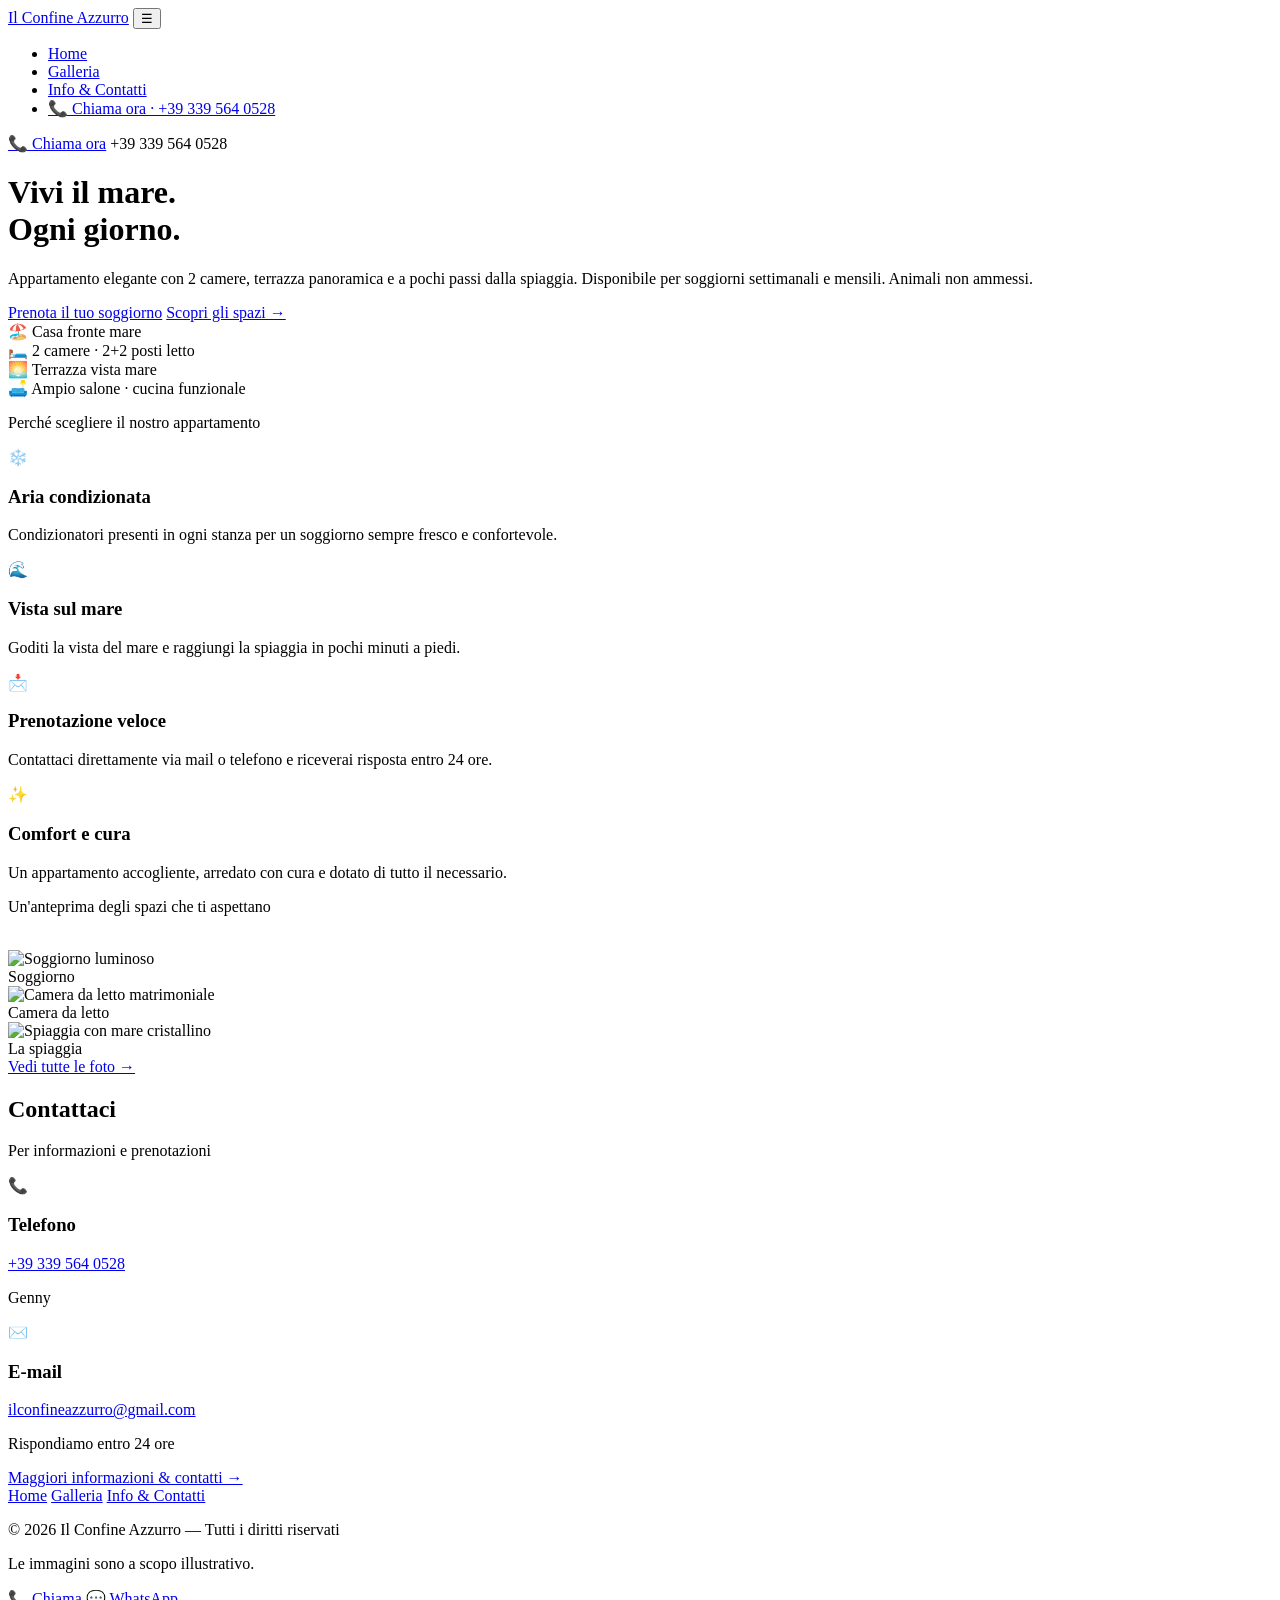
==== index.html @ 452b52a0 "Add files via upload" ====
<!DOCTYPE html>
<html lang="it">
<head>
  <meta charset="UTF-8" />
  <meta name="viewport" content="width=device-width, initial-scale=1.0" />
  <title>Il Confine Azzurro | Porto Sant'Elpidio</title>
  <link rel="icon" type="image/png" href="assets/immages/logo.png" />
  <link rel="stylesheet" href="css/style.css" />
  <link rel="preconnect" href="https://fonts.googleapis.com" />
  <link rel="preconnect" href="https://fonts.gstatic.com" crossorigin />
  <link
    href="https://fonts.googleapis.com/css2?family=Cormorant+Garamond:ital,wght@0,400;0,600;0,700;1,400;1,500;1,600&family=DM+Sans:wght@300;400;500;600;700&display=swap"
    rel="stylesheet"
  />
</head>
<body>

  <!-- ============ NAVBAR ============ -->
  <nav id="navbar">
    <div class="nav-container">
      <a href="index.html" class="logo">Il Confine Azzurro</a>
      <button class="nav-toggle" aria-label="Apri menu">&#9776;</button>
      <ul class="nav-links">
        <li><a href="index.html" class="nav-active">Home</a></li>
        <li><a href="galleria.html">Galleria</a></li>
        <li><a href="info.html">Info &amp; Contatti</a></li>
        <li class="nav-call-mobile">
          <a href="tel:+393395640528">📞 Chiama ora · +39 339 564 0528</a>
        </li>
      </ul>
      <div class="call-wrapper">
        <a href="tel:+393395640528" class="btn-call">📞 Chiama ora</a>
        <span class="call-number">+39 339 564 0528</span>
      </div>
    </div>
  </nav>

  <!-- ============ HERO ============ -->
  <header id="hero">
    <div class="hero-overlay"></div>
    <div class="hero-content">
      <h1>Vivi il mare.<br />Ogni giorno.</h1>
      <p class="hero-subtitle">Appartamento elegante con 2 camere, terrazza panoramica e a pochi passi dalla spiaggia. Disponibile per soggiorni settimanali e mensili. Animali non ammessi.</p>
      <div class="hero-ctas">
        <a href="info.html#contatti" class="btn btn-primary">Prenota il tuo soggiorno</a>
        <a href="galleria.html" class="btn btn-hero-outline">Scopri gli spazi &rarr;</a>
      </div>
    </div>
    <div class="hero-info-bar">
      <div class="hero-info-item">
        <span class="hero-info-icon">🏖️</span>
        <span>Casa fronte mare</span>
      </div>
      <div class="hero-info-item">
        <span class="hero-info-icon">🛏️</span>
        <span>2 camere &middot; 2+2 posti letto</span>
      </div>
      <div class="hero-info-item">
        <span class="hero-info-icon">🌅</span>
        <span>Terrazza vista mare</span>
      </div>
      <div class="hero-info-item">
        <span class="hero-info-icon">🛋️</span>
        <span>Ampio salone &middot; cucina funzionale</span>
      </div>
    </div>
  </header>

  <!-- ============ CARATTERISTICHE ============ -->
  <section id="caratteristiche">
    <div class="container">
      <p class="advantages-heading">Perché scegliere il nostro appartamento</p>
      <div class="advantages-strip">

        <div class="advantage-card">
          <span class="advantage-icon">❄️</span>
          <div class="advantage-text">
            <h3>Aria condizionata</h3>
            <p>Condizionatori presenti in ogni stanza per un soggiorno sempre fresco e confortevole.</p>
          </div>
        </div>

        <div class="advantage-card">
          <span class="advantage-icon">🌊</span>
          <div class="advantage-text">
            <h3>Vista sul mare</h3>
            <p>Goditi la vista del mare e raggiungi la spiaggia in pochi minuti a piedi.</p>
          </div>
        </div>

        <div class="advantage-card">
          <span class="advantage-icon">📩</span>
          <div class="advantage-text">
            <h3>Prenotazione veloce</h3>
            <p>Contattaci direttamente via mail o telefono e riceverai risposta entro 24 ore.</p>
          </div>
        </div>

        <div class="advantage-card">
          <span class="advantage-icon">✨</span>
          <div class="advantage-text">
            <h3>Comfort e cura</h3>
            <p>Un appartamento accogliente, arredato con cura e dotato di tutto il necessario.</p>
          </div>
        </div>

      </div>
    </div>
  </section>

  <!-- ============ ANTEPRIMA FOTO ============ -->
  <section id="anteprima-foto">
    <div class="container">
      <p class="advantages-heading">Un'anteprima degli spazi che ti aspettano</p>
      <br />
      <div class="preview-grid">
        <div class="preview-item">
          <img
            src="assets/immages/dettagli/N32A5154 (1).webp"
            alt="Soggiorno luminoso"
            loading="lazy"
          />
          <div class="preview-caption">Soggiorno</div>
        </div>
        <div class="preview-item">
          <img
            src="assets/immages/matrimoniale/N32A5149.webp"
            alt="Camera da letto matrimoniale"
            loading="lazy"
          />
          <div class="preview-caption">Camera da letto</div>
        </div>
        <div class="preview-item preview-item--full">
          <img
            src="assets/immages/soggiorno/N32A5193.webp"
            alt="Spiaggia con mare cristallino"
            loading="lazy"
          />
          <div class="preview-caption">La spiaggia</div>
        </div>
      </div>
      <div class="preview-cta">
        <a href="galleria.html" class="btn btn-primary">Vedi tutte le foto &rarr;</a>
      </div>
    </div>
  </section>

  <!-- ============ CONTATTI RAPIDI ============ -->
  <section id="contatti-rapidi">
    <div class="container">
      <h2 class="section-title">Contattaci</h2>
      <p class="section-subtitle">Per informazioni e prenotazioni</p>
      <div class="quick-contact-grid">
        <div class="contact-card">
          <div class="contact-icon">📞</div>
          <h3>Telefono</h3>
          <a href="tel:+393395640528" class="contact-link">+39 339 564 0528</a>
          <p>Genny</p>
        </div>
        <div class="contact-card">
          <div class="contact-icon">✉️</div>
          <h3>E-mail</h3>
          <a href="mailto:ilconfineazzurro@gmail.com" class="contact-link">ilconfineazzurro@gmail.com</a>
          <p class="contact-hint">Rispondiamo entro 24 ore</p>
        </div>
      </div>
      <div class="preview-cta">
        <a href="info.html" class="btn btn-outline">Maggiori informazioni &amp; contatti &rarr;</a>
      </div>
    </div>
  </section>

  <!-- ============ FOOTER ============ -->
  <footer>
    <div class="container footer-content">
      <div class="footer-links">
        <a href="index.html">Home</a>
        <a href="galleria.html">Galleria</a>
        <a href="info.html">Info &amp; Contatti</a>
      </div>
      <p>&copy; 2026 Il Confine Azzurro — Tutti i diritti riservati</p>
      <p class="footer-small">Le immagini sono a scopo illustrativo.</p>
    </div>
  </footer>

  <!-- ============ BARRA MOBILE (WhatsApp + Chiama) ============ -->
  <div class="mobile-cta-bar">
    <a href="tel:+393395640528" class="mobile-cta-phone">
      📞 Chiama
    </a>
    <a href="https://wa.me/393395640528" class="mobile-cta-whatsapp" target="_blank" rel="noopener noreferrer">
      💬 WhatsApp
    </a>
  </div>

  <script src="js/main.js"></script>
</body>
</html>
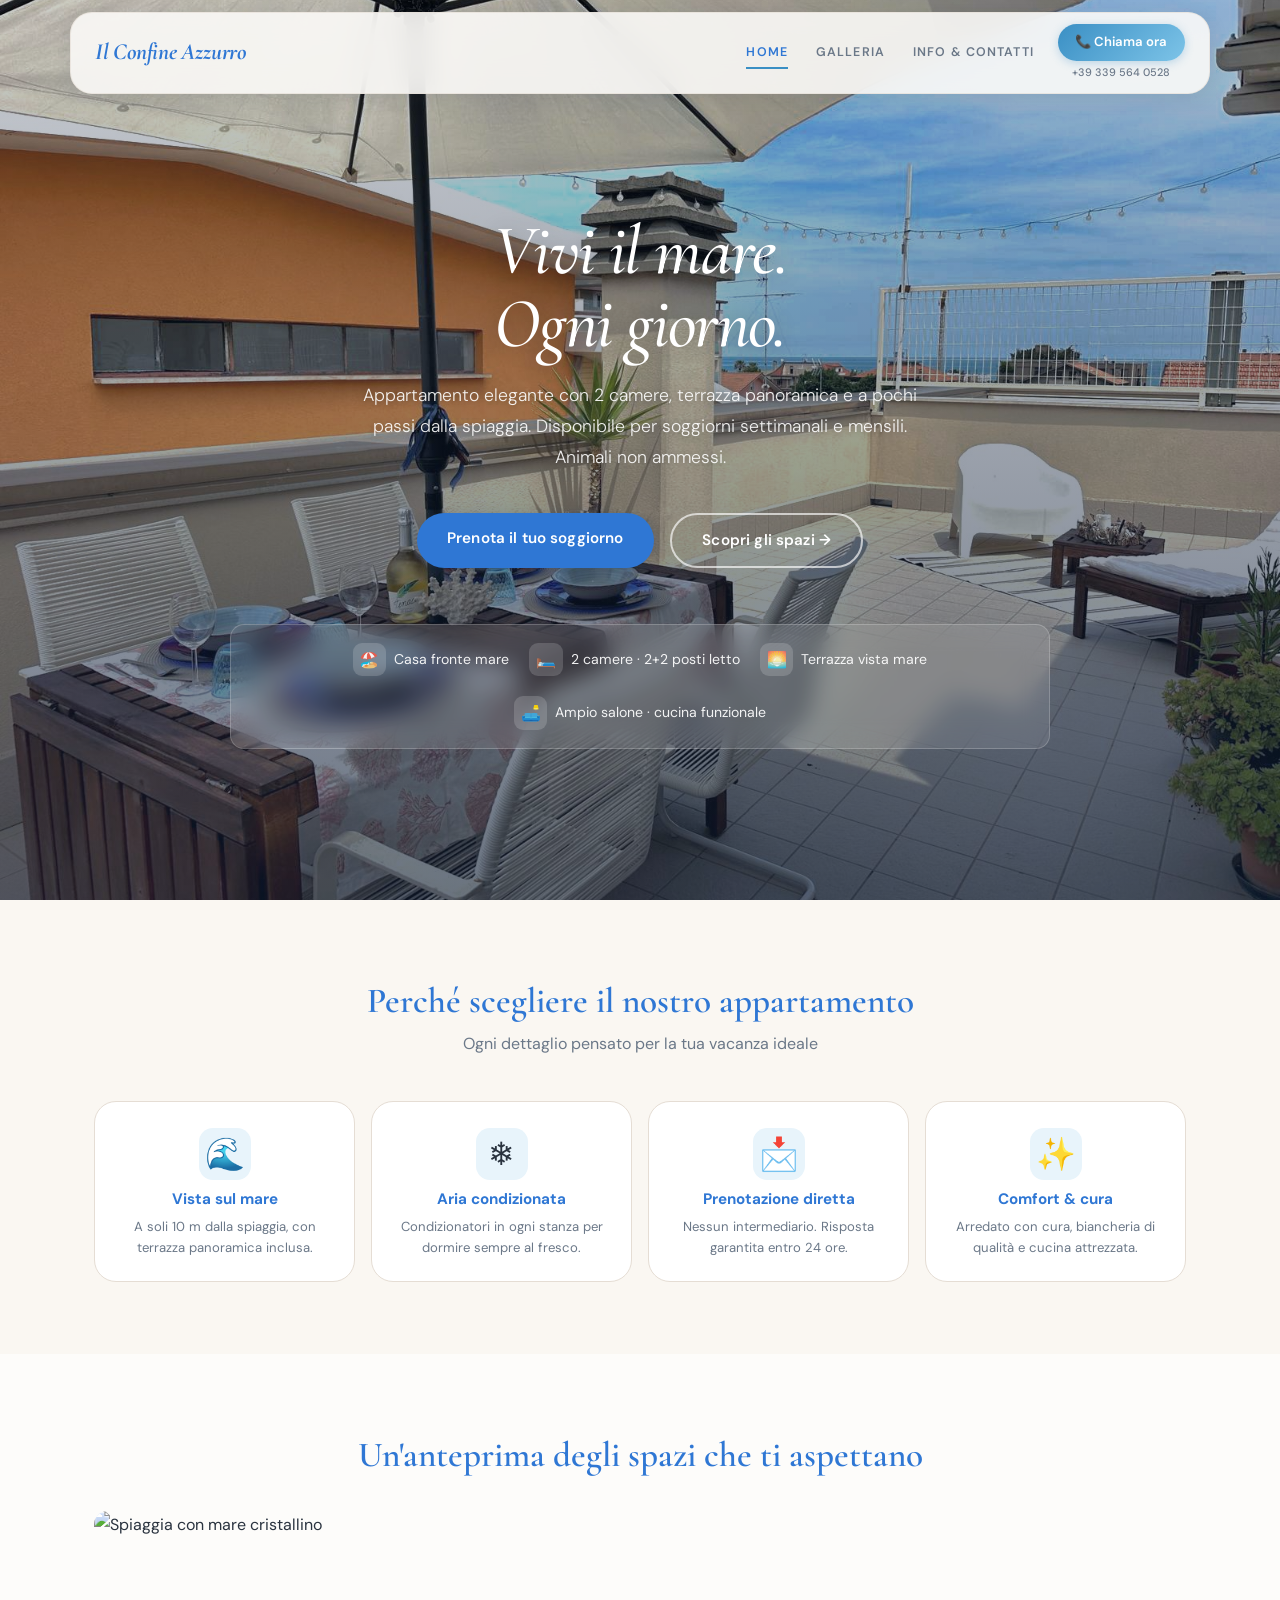
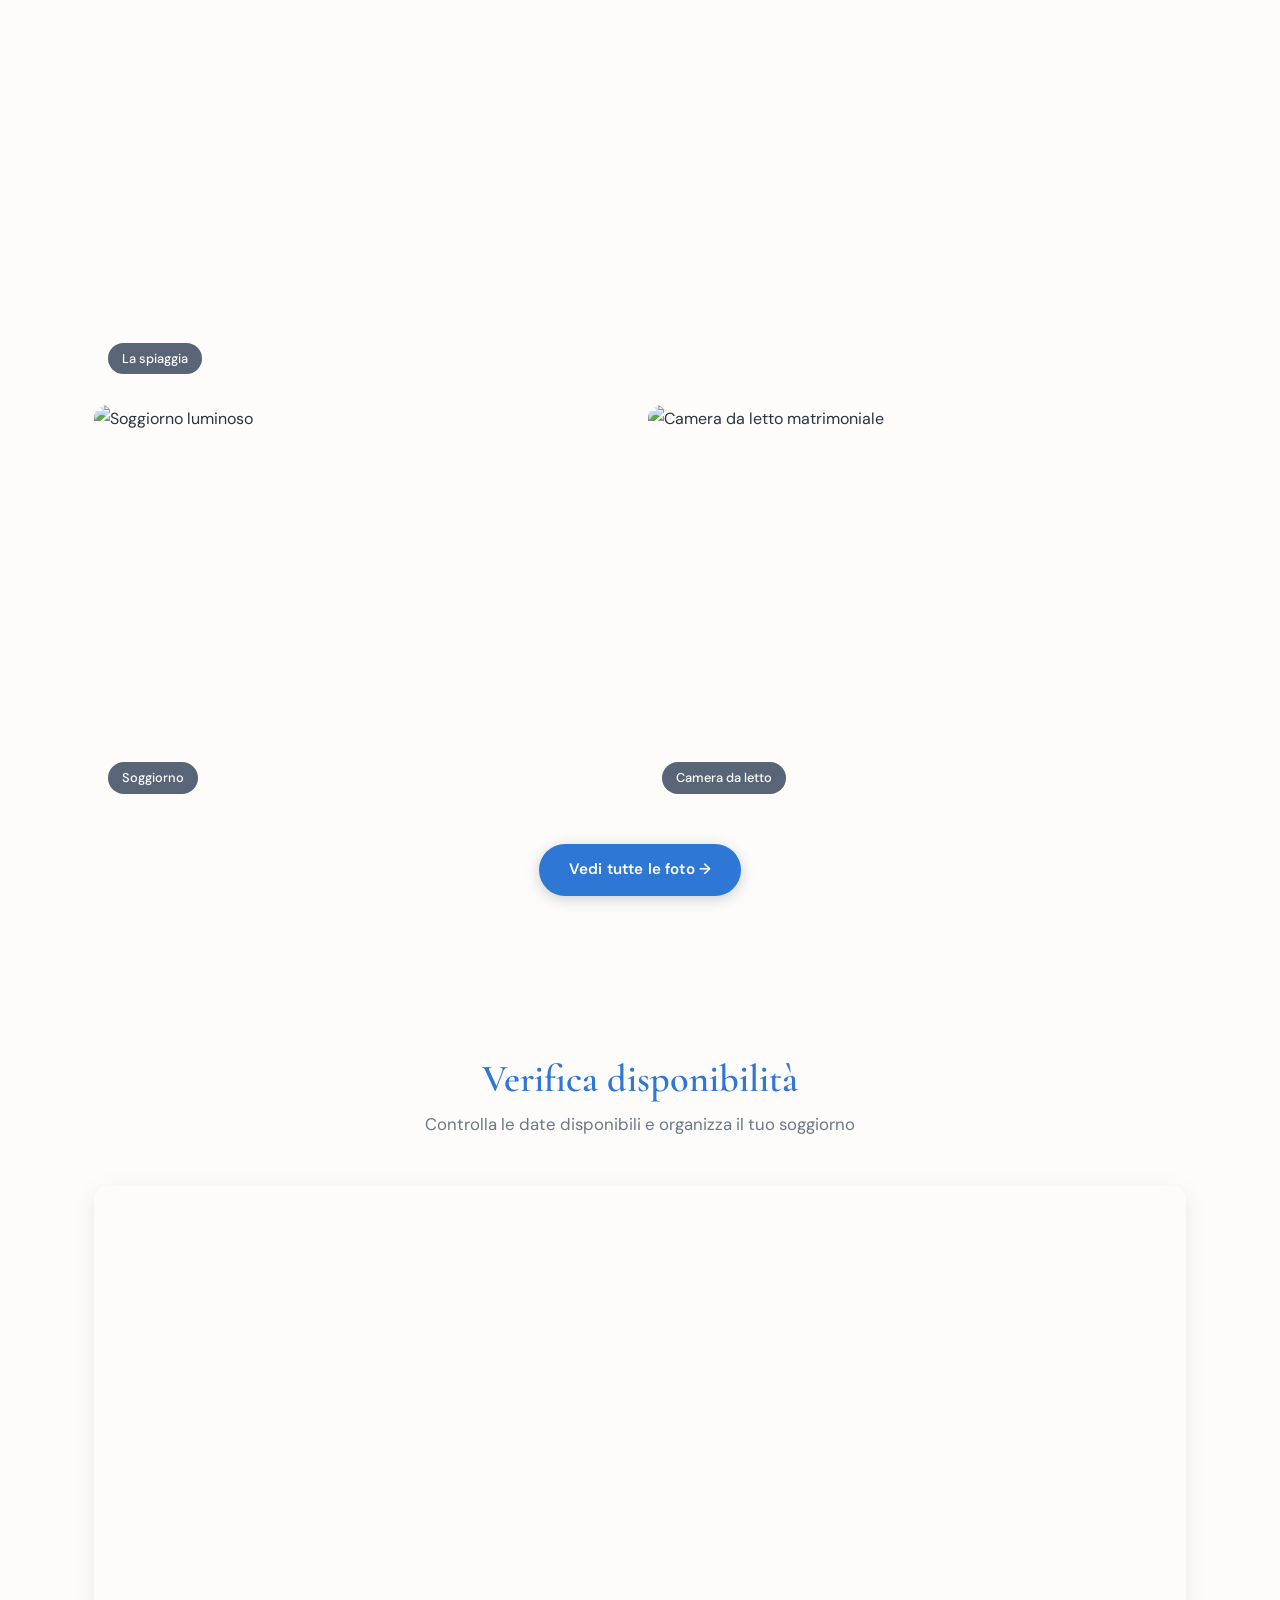
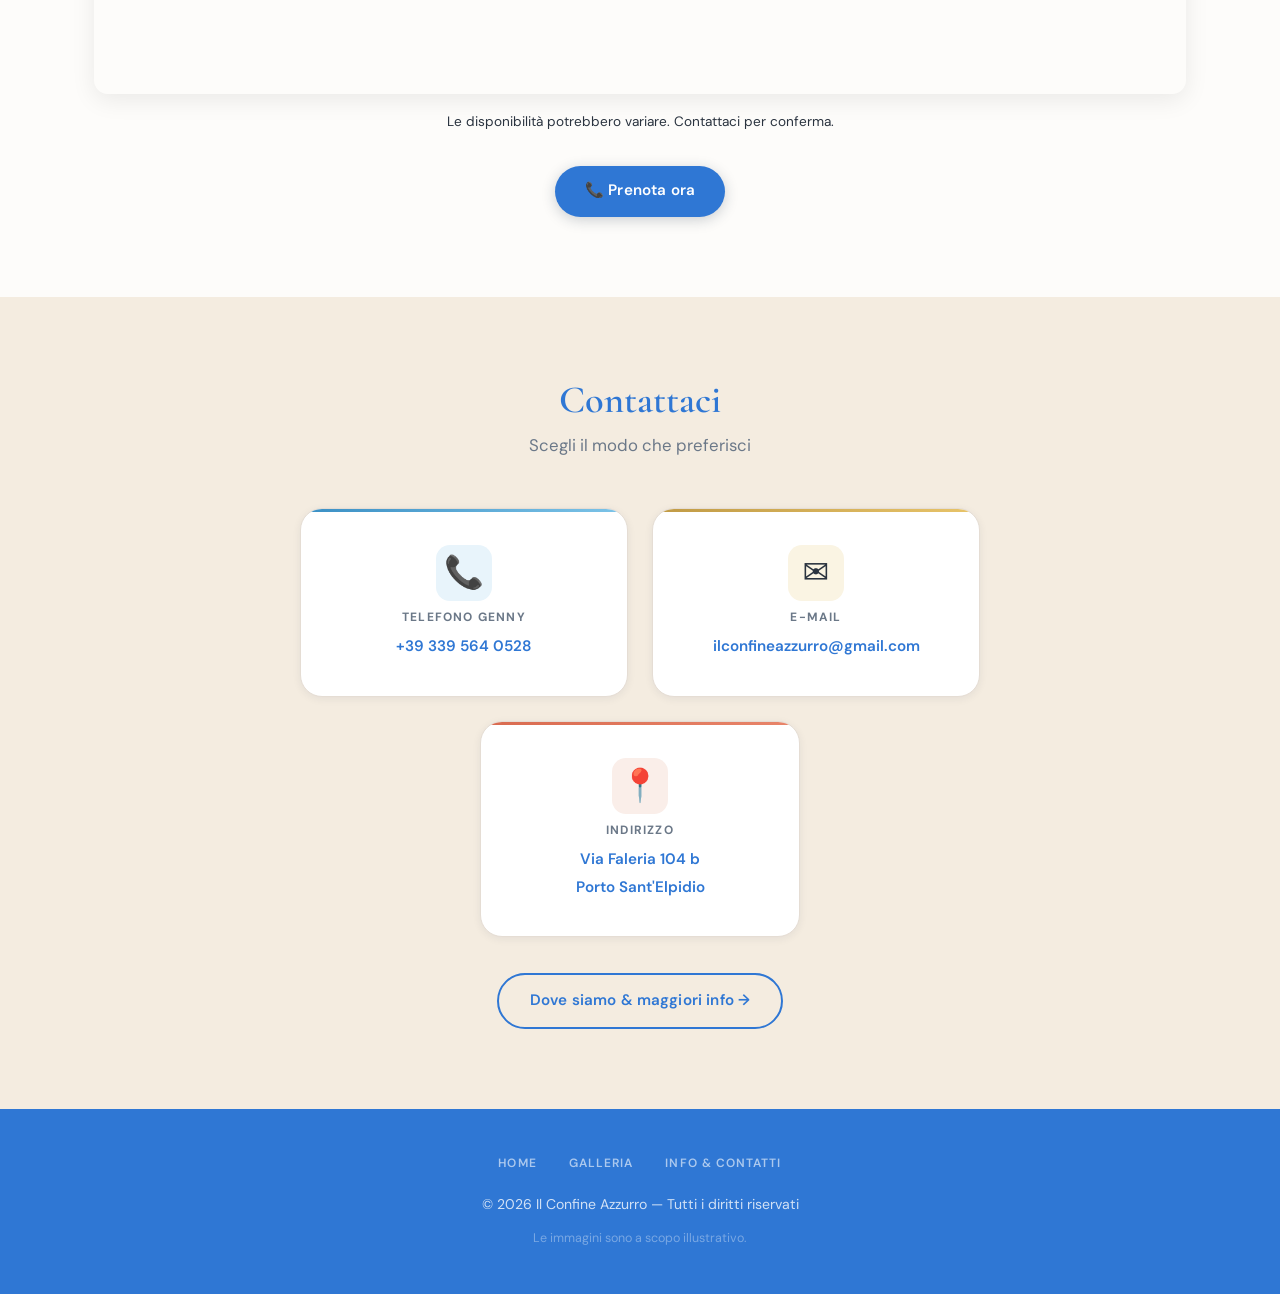
==== commit ed83d9ee: "nuovo" ====
--- a/index.html
+++ b/index.html
@@ -70,38 +70,32 @@
   <section id="caratteristiche">
     <div class="container">
       <p class="advantages-heading">Perché scegliere il nostro appartamento</p>
-      <div class="advantages-strip">
-
-        <div class="advantage-card">
-          <span class="advantage-icon">❄️</span>
-          <div class="advantage-text">
-            <h3>Aria condizionata</h3>
-            <p>Condizionatori presenti in ogni stanza per un soggiorno sempre fresco e confortevole.</p>
-          </div>
-        </div>
-
-        <div class="advantage-card">
-          <span class="advantage-icon">🌊</span>
-          <div class="advantage-text">
-            <h3>Vista sul mare</h3>
-            <p>Goditi la vista del mare e raggiungi la spiaggia in pochi minuti a piedi.</p>
-          </div>
-        </div>
-
-        <div class="advantage-card">
-          <span class="advantage-icon">📩</span>
-          <div class="advantage-text">
-            <h3>Prenotazione veloce</h3>
-            <p>Contattaci direttamente via mail o telefono e riceverai risposta entro 24 ore.</p>
-          </div>
-        </div>
-
-        <div class="advantage-card">
-          <span class="advantage-icon">✨</span>
-          <div class="advantage-text">
-            <h3>Comfort e cura</h3>
-            <p>Un appartamento accogliente, arredato con cura e dotato di tutto il necessario.</p>
-          </div>
+      <p class="advantages-sub">Ogni dettaglio pensato per la tua vacanza ideale</p>
+
+      <div class="feature-grid">
+
+        <div class="feature-chip">
+          <span class="feature-chip-icon">🌊</span>
+          <h3>Vista sul mare</h3>
+          <p>A soli 10 m dalla spiaggia, con terrazza panoramica inclusa.</p>
+        </div>
+
+        <div class="feature-chip">
+          <span class="feature-chip-icon">❄️</span>
+          <h3>Aria condizionata</h3>
+          <p>Condizionatori in ogni stanza per dormire sempre al fresco.</p>
+        </div>
+
+        <div class="feature-chip">
+          <span class="feature-chip-icon">📩</span>
+          <h3>Prenotazione diretta</h3>
+          <p>Nessun intermediario. Risposta garantita entro 24 ore.</p>
+        </div>
+
+        <div class="feature-chip">
+          <span class="feature-chip-icon">✨</span>
+          <h3>Comfort &amp; cura</h3>
+          <p>Arredato con cura, biancheria di qualità e cucina attrezzata.</p>
         </div>
 
       </div>
@@ -114,6 +108,14 @@
       <p class="advantages-heading">Un'anteprima degli spazi che ti aspettano</p>
       <br />
       <div class="preview-grid">
+        <div class="preview-item preview-item--full">
+          <img
+            src="assets/immages/soggiorno/N32A5193.webp"
+            alt="Spiaggia con mare cristallino"
+            loading="lazy"
+          />
+          <div class="preview-caption">La spiaggia</div>
+        </div>
         <div class="preview-item">
           <img
             src="assets/immages/dettagli/N32A5154 (1).webp"
@@ -130,42 +132,77 @@
           />
           <div class="preview-caption">Camera da letto</div>
         </div>
-        <div class="preview-item preview-item--full">
-          <img
-            src="assets/immages/soggiorno/N32A5193.webp"
-            alt="Spiaggia con mare cristallino"
-            loading="lazy"
-          />
-          <div class="preview-caption">La spiaggia</div>
-        </div>
       </div>
       <div class="preview-cta">
         <a href="galleria.html" class="btn btn-primary">Vedi tutte le foto &rarr;</a>
       </div>
     </div>
   </section>
+
+  <!-- ============ DISPONIBILITÀ ============ -->  
+  <section id="disponibilita">
+  <div class="container">
+    
+    <h2 class="section-title">Verifica disponibilità</h2>
+    <p class="section-subtitle">
+      Controlla le date disponibili e organizza il tuo soggiorno
+    </p>
+
+    <div class="calendar-wrapper">
+      <iframe 
+        src="https://calendar.google.com/calendar/embed?src=https://calendar.google.com/calendar/embed?src=c_cd5ce1c93ca9a2207df54b910dfb6649c4de43c24b66b32460ab77392377a3a3%40group.calendar.google.com&ctz=Europe%2FRome"
+        loading="lazy">
+      </iframe>
+    </div>
+
+    <p class="calendar-note">
+      Le disponibilità potrebbero variare. Contattaci per conferma.
+    </p>
+
+    <div class="calendar-cta">
+      <a href="tel:+393395640528" class="btn btn-primary">
+        📞 Prenota ora
+      </a>
+    </div>
+
+  </div>
+</section>
 
   <!-- ============ CONTATTI RAPIDI ============ -->
   <section id="contatti-rapidi">
     <div class="container">
       <h2 class="section-title">Contattaci</h2>
-      <p class="section-subtitle">Per informazioni e prenotazioni</p>
-      <div class="quick-contact-grid">
-        <div class="contact-card">
-          <div class="contact-icon">📞</div>
-          <h3>Telefono</h3>
-          <a href="tel:+393395640528" class="contact-link">+39 339 564 0528</a>
-          <p>Genny</p>
-        </div>
-        <div class="contact-card">
-          <div class="contact-icon">✉️</div>
-          <h3>E-mail</h3>
-          <a href="mailto:ilconfineazzurro@gmail.com" class="contact-link">ilconfineazzurro@gmail.com</a>
-          <p class="contact-hint">Rispondiamo entro 24 ore</p>
-        </div>
-      </div>
+      <p class="section-subtitle">Scegli il modo che preferisci</p>
+
+        <div class="contact-wrapper">
+          <div class="contact-info">
+            <div class="contact-card">
+              <div class="contact-icon">📞</div>
+              <h3>Telefono Genny</h3>
+              <a href="tel:+393395640528" class="contact-link">+39 339 564 0528</a>
+            </div>
+            <div class="contact-card">
+              <div class="contact-icon">✉️</div>
+              <h3>E-mail</h3>
+              <a href="mailto:ilconfineazzurro@gmail.com" class="contact-link">ilconfineazzurro@gmail.com</a>
+            </div>
+            <div class="contact-card">
+              <div class="contact-icon">📍</div>
+              <h3>Indirizzo</h3>
+              <a
+                class="contact-link"
+                href="https://www.google.com/maps/place/Via+Faleria,+104,+63821+Porto+Sant'Elpidio+FM/@43.2483991,13.7565534,15z/data=!4m6!3m5!1s0x133212e04e9b32b9:0xbee04b3b84ca8ca!8m2!3d43.2400673!4d13.7733171!16s%2Fg%2F11pw2rf2lz?entry=ttu&g_ep=EgoyMDI2MDMwOS4wIKXMDSoASAFQAw%3D%3D"
+                target="_blank"
+                rel="noopener noreferrer"
+              >
+                Via Faleria 104 b<br />Porto Sant'Elpidio
+              </a>
+            </div>
+        </div>
+      </div>
+
       <div class="preview-cta">
-        <a href="info.html" class="btn btn-outline">Maggiori informazioni &amp; contatti &rarr;</a>
+        <a href="info.html" class="btn btn-outline">Dove siamo &amp; maggiori info &rarr;</a>
       </div>
     </div>
   </section>
@@ -195,4 +232,4 @@
 
   <script src="js/main.js"></script>
 </body>
-</html>
+</html>
--- a/css/style.css
+++ b/css/style.css
@@ -0,0 +1,1196 @@
+/* ===================================================
+   Il Confine Azzurro — Stylesheet v2
+   Aesthetic: Adriatic Coast · Refined & Airy
+   Fonts: Cormorant Garamond (headings) + DM Sans (body)
+   =================================================== */
+
+@font-face {
+  font-family: 'Mebtho Francy';
+  src: url('../assets/font/BeautyRachela-Regular.otf') format('opentype');
+  font-weight: normal;
+  font-style: italic;
+  font-display: swap;
+}
+
+/* ---- Palette ---- */
+:root {
+  --navy:         #2f77d4;
+  --navy-mid:     #2365b6;
+  --azure:        #3a8fc4;
+  --azure-hover:  #2d7fa8;
+  --azure-light:  #7dc4e8;
+  --azure-pale:   #e8f4fb;
+  --sand:         #f4ece0;
+  --sand-light:   #faf7f2;
+  --mint:         #6bbfb5;
+  --coral:        #d96b50;
+  --coral-pale:   #faeee9;
+  --gold:         #c09a45;
+  --gold-pale:    #faf4e3;
+  --cream:        #fdfcfa;
+
+  --text:         #2a333f;
+  --text-soft:    #6b7888;
+  --text-muted:   #9aa3ad;
+
+  --border:       #e5ddd4;
+  --surface:      #ffffff;
+  --surface-alt:  #f7f4ef;
+
+  --shadow-sm:  0 2px 8px rgba(26,44,68,0.07);
+  --shadow-md:  0 4px 20px rgba(26,44,68,0.10);
+  --shadow-lg:  0 8px 40px rgba(26,44,68,0.14);
+
+  --radius-sm:   8px;
+  --radius-md:   14px;
+  --radius-lg:   22px;
+  --radius-pill: 50px;
+}
+
+/* ---- Reset ---- */
+*, *::before, *::after { margin: 0; padding: 0; box-sizing: border-box; }
+html { scroll-behavior: smooth; font-size: 16px; }
+
+body {
+  font-family: "DM Sans", system-ui, sans-serif;
+  color: var(--text);
+  line-height: 1.7;
+  background: var(--cream);
+}
+
+@media (max-width: 640px) {
+  body { padding-bottom: 72px; }
+}
+
+img  { max-width: 100%; display: block; }
+a    { text-decoration: none; color: inherit; }
+ul   { list-style: none; }
+
+.container {
+  max-width: 1140px;
+  margin: 0 auto;
+  padding: 0 1.5rem;
+}
+
+/* ---- Typography ---- */
+h1, h2, h3 {
+  font-family: "Cormorant Garamond", Georgia, serif;
+  font-weight: 600;
+  line-height: 1.2;
+}
+
+.section-title {
+  font-family: "Cormorant Garamond", Georgia, serif;
+  font-size: 2.4rem;
+  font-weight: 600;
+  color: var(--navy);
+  text-align: center;
+  margin-bottom: 0.5rem;
+}
+
+.page-inner .section-title {
+  font-family: 'Mebtho Francy', 'Cormorant Garamond', Georgia, serif;
+  font-style: italic;
+}
+
+.section-subtitle {
+  text-align: center;
+  font-size: 1.05rem;
+  color: var(--text-soft);
+  margin-bottom: 3rem;
+  font-weight: 400;
+}
+
+/* eyebrow / overline label */
+.advantages-heading {
+  font-family: "Cormorant Garamond", Georgia, serif;
+  font-size: 2.2rem;
+  font-weight: 600;
+  color: var(--navy);
+  text-align: center;
+  margin-bottom: 0.5rem;
+  line-height: 1.2;
+}
+
+/* ---- Buttons ---- */
+.btn {
+  display: inline-block;
+  padding: 0.8rem 1.9rem;
+  border-radius: var(--radius-pill);
+  font-weight: 600;
+  font-size: 0.95rem;
+  cursor: pointer;
+  border: none;
+  transition: background 0.25s, transform 0.2s, box-shadow 0.25s;
+  letter-spacing: 0.01em;
+}
+
+.btn-primary {
+  background: var(--navy);
+  color: #fff;
+  box-shadow: 0 3px 14px rgba(26,44,68,0.22);
+}
+.btn-primary:hover {
+  background: var(--navy-mid);
+  transform: translateY(-2px);
+  box-shadow: 0 6px 22px rgba(26,44,68,0.3);
+}
+
+.btn-outline {
+  background: transparent;
+  color: var(--navy);
+  border: 2px solid var(--navy);
+}
+.btn-outline:hover {
+  background: var(--navy);
+  color: #fff;
+  transform: translateY(-2px);
+}
+
+.btn-hero-outline {
+  display: inline-block;
+  padding: 0.8rem 1.9rem;
+  border-radius: var(--radius-pill);
+  font-weight: 600;
+  font-size: 0.95rem;
+  border: 2px solid rgba(255,255,255,0.65);
+  color: #fff;
+  background: transparent;
+  transition: background 0.25s, border-color 0.25s, transform 0.2s;
+  letter-spacing: 0.01em;
+}
+.btn-hero-outline:hover {
+  background: rgba(255,255,255,0.15);
+  border-color: #fff;
+  transform: translateY(-2px);
+}
+
+/* ---- Navbar ---- */
+#navbar {
+  position: fixed;
+  top: 0.75rem;
+  left: 50%;
+  transform: translateX(-50%);
+  width: calc(100% - 2rem);
+  max-width: 1140px;
+  z-index: 100;
+  background: rgba(253,252,250,0.88);
+  backdrop-filter: blur(14px);
+  -webkit-backdrop-filter: blur(14px);
+  border-radius: var(--radius-lg);
+  box-shadow: var(--shadow-md);
+  border: 1px solid rgba(229,221,212,0.6);
+  transition: transform 0.4s ease, opacity 0.4s ease;
+}
+
+#navbar.nav-hidden {
+  transform: translateX(-50%) translateY(-130%);
+  opacity: 0;
+  pointer-events: none;
+}
+
+.nav-container {
+  padding: 0.7rem 1.5rem;
+  display: flex;
+  align-items: center;
+  gap: 1.5rem;
+}
+
+.logo {
+  font-family: "Cormorant Garamond", Georgia, serif;
+  font-size: 1.45rem;
+  font-weight: 700;
+  font-style: italic;
+  color: var(--navy);
+  white-space: nowrap;
+  letter-spacing: -0.01em;
+}
+
+.nav-links {
+  display: flex;
+  gap: 1.75rem;
+  margin-left: auto;
+}
+
+.nav-links a {
+  font-size: 0.78rem;
+  font-weight: 600;
+  letter-spacing: 0.09em;
+  text-transform: uppercase;
+  color: var(--text-soft);
+  transition: color 0.25s;
+  position: relative;
+  white-space: nowrap;
+}
+
+.nav-links a::after {
+  content: "";
+  display: block;
+  width: 0;
+  height: 2px;
+  background: var(--azure);
+  transition: width 0.3s;
+  margin-top: 2px;
+}
+
+.nav-links a:hover::after,
+.nav-links a.nav-active::after { width: 100%; }
+
+.nav-links a:hover,
+.nav-links a.nav-active { color: var(--navy); }
+
+.call-wrapper {
+  display: flex;
+  flex-direction: column;
+  align-items: center;
+  gap: 0.15rem;
+}
+
+.btn-call {
+  display: inline-flex;
+  align-items: center;
+  gap: 0.35rem;
+  padding: 0.45rem 1.1rem;
+  border-radius: var(--radius-pill);
+  font-size: 0.82rem;
+  font-weight: 600;
+  white-space: nowrap;
+  color: #fff;
+  background: linear-gradient(135deg, var(--azure), var(--azure-light));
+  box-shadow: 0 2px 10px rgba(58,143,196,0.3);
+  transition: transform 0.2s, box-shadow 0.2s;
+}
+.btn-call:hover {
+  transform: translateY(-2px);
+  box-shadow: 0 4px 16px rgba(58,143,196,0.45);
+}
+
+.call-number {
+  font-size: 0.68rem;
+  color: var(--text-soft);
+  font-weight: 500;
+}
+
+.nav-toggle {
+  display: none;
+  background: none;
+  border: none;
+  font-size: 1.5rem;
+  color: var(--text);
+  cursor: pointer;
+}
+
+.nav-call-mobile { display: none; }
+
+/* ---- Hero ---- */
+#hero {
+  position: relative;
+  min-height: 100vh;
+  display: flex;
+  flex-direction: column;
+  justify-content: center;
+  align-items: center;
+  text-align: center;
+  background: url("../img/hero.jpg") center/cover no-repeat;
+  color: #fff;
+  padding: 6rem 1.5rem 0;
+}
+
+.hero-overlay {
+  position: absolute;
+  inset: 0;
+  background: linear-gradient(
+    180deg,
+    rgba(15,30,55,0.22) 0%,
+    rgba(15,30,55,0.44) 55%,
+    rgba(15,30,55,0.62) 100%
+  );
+}
+
+.hero-content {
+  position: relative;
+  z-index: 1;
+  max-width: 780px;
+  animation: fadeUp 0.9s ease both;
+}
+
+@keyframes fadeUp {
+  from { opacity: 0; transform: translateY(22px); }
+  to   { opacity: 1; transform: translateY(0); }
+}
+
+.hero-content h1 {
+  font-size: 4.4rem;
+  line-height: 1.03;
+  margin-bottom: 1.25rem;
+  font-weight: 500;
+  font-style: italic;
+  text-shadow: 0 2px 22px rgba(0,0,0,0.3);
+  letter-spacing: -0.02em;
+}
+
+.hero-subtitle {
+  font-size: 1.1rem;
+  margin-bottom: 2.5rem;
+  font-weight: 300;
+  line-height: 1.75;
+  max-width: 580px;
+  margin-left: auto;
+  margin-right: auto;
+  text-shadow: 0 1px 6px rgba(0,0,0,0.25);
+  color: rgba(255,255,255,0.9);
+}
+
+.hero-ctas {
+  display: flex;
+  gap: 1rem;
+  justify-content: center;
+  flex-wrap: wrap;
+}
+
+.hero-info-bar {
+  position: relative;
+  z-index: 1;
+  display: flex;
+  flex-wrap: wrap;
+  justify-content: center;
+  gap: 1.25rem;
+  margin-top: 3.5rem;
+  margin-bottom: 2rem;
+  padding: 1.1rem 2rem;
+  background: rgba(255,255,255,0.1);
+  backdrop-filter: blur(12px);
+  -webkit-backdrop-filter: blur(12px);
+  border: 1px solid rgba(255,255,255,0.2);
+  border-radius: var(--radius-md);
+  max-width: 820px;
+  width: 100%;
+}
+
+.hero-info-item {
+  display: flex;
+  align-items: center;
+  gap: 0.5rem;
+  font-size: 0.88rem;
+  font-weight: 400;
+  color: rgba(255,255,255,0.92);
+}
+
+.hero-info-icon {
+  font-size: 1rem;
+  width: 2.1rem;
+  height: 2.1rem;
+  display: inline-flex;
+  align-items: center;
+  justify-content: center;
+  border-radius: 9px;
+  background: rgba(255,255,255,0.16);
+}
+
+@media (max-width: 768px) {
+  #hero { background-position: 80% 20%; }
+}
+
+/* ---- Page Header (inner pages) ---- */
+.page-header {
+  padding: 7.5rem 1.5rem 4rem;
+  text-align: center;
+  background: linear-gradient(135deg, var(--navy) 0%, var(--navy-mid) 100%);
+  color: #fff;
+  position: relative;
+  overflow: hidden;
+}
+
+.page-header::after {
+  content: '';
+  position: absolute;
+  bottom: -1px;
+  left: 0; right: 0;
+  height: 56px;
+  background: var(--cream);
+  clip-path: ellipse(55% 100% at 50% 100%);
+}
+
+.page-header h1 {
+  font-family: 'Mebtho Francy', 'Cormorant Garamond', Georgia, serif;
+  font-style: italic;
+  font-size: 3rem;
+  margin-bottom: 0.6rem;
+  font-weight: normal;
+}
+
+.page-header p {
+  font-size: 1.1rem;
+  font-weight: 300;
+  opacity: 0.82;
+}
+
+/* ---- Caratteristiche — Feature Grid compatto ---- */
+#caratteristiche {
+  padding: 5rem 0 4.5rem;
+  background: var(--sand-light);
+}
+
+.advantages-sub {
+  text-align: center;
+  font-size: 1rem;
+  color: var(--text-soft);
+  margin-bottom: 2.75rem;
+  margin-top: 0.4rem;
+}
+
+.feature-grid {
+  display: grid;
+  grid-template-columns: repeat(4, 1fr);
+  gap: 1rem;
+}
+
+.feature-chip {
+  background: var(--surface);
+  border: 1px solid var(--border);
+  border-radius: var(--radius-lg);
+  padding: 1.6rem 1.25rem 1.4rem;
+  text-align: center;
+  display: flex;
+  flex-direction: column;
+  align-items: center;
+  gap: 0.6rem;
+  transition: transform 0.25s, box-shadow 0.25s, border-color 0.25s;
+  cursor: default;
+}
+.feature-chip:hover {
+  transform: translateY(-5px);
+  box-shadow: var(--shadow-md);
+  border-color: var(--azure-light);
+}
+
+.feature-chip-icon {
+  font-size: 2rem;
+  width: 3.25rem;
+  height: 3.25rem;
+  display: inline-flex;
+  align-items: center;
+  justify-content: center;
+  border-radius: var(--radius-md);
+  background: var(--azure-pale);
+  transition: background 0.25s, transform 0.25s;
+}
+.feature-chip:hover .feature-chip-icon {
+  background: rgba(58,143,196,0.18);
+  transform: scale(1.1);
+}
+
+.feature-chip h3 {
+  font-family: "DM Sans", sans-serif;
+  font-size: 0.95rem;
+  font-weight: 700;
+  color: var(--navy);
+  line-height: 1.2;
+}
+
+.feature-chip p {
+  font-size: 0.82rem;
+  color: var(--text-soft);
+  line-height: 1.55;
+}
+
+@media (max-width: 768px) {
+  .feature-grid { grid-template-columns: repeat(2, 1fr); }
+}
+@media (max-width: 400px) {
+  .feature-grid { grid-template-columns: 1fr; }
+}
+
+/* ---- Contatti Rapidi — Mini CTA Cards ---- */
+#contatti-rapidi {
+  padding: 5rem 0;
+  background: var(--sand);
+}
+
+.cta-contact-grid {
+  display: grid;
+  grid-template-columns: repeat(3, 1fr);
+  gap: 1.25rem;
+  max-width: 860px;
+  margin: 0 auto 2.5rem;
+}
+
+.cta-contact-card {
+  border-radius: var(--radius-lg);
+  padding: 2rem 1.5rem 1.75rem;
+  text-align: center;
+  display: flex;
+  flex-direction: column;
+  align-items: center;
+  gap: 0.55rem;
+  border: 1px solid transparent;
+  transition: transform 0.28s, box-shadow 0.28s;
+  position: relative;
+  overflow: hidden;
+}
+.cta-contact-card:hover {
+  transform: translateY(-6px);
+  box-shadow: var(--shadow-lg);
+}
+
+/* Colori soft per ogni card */
+.cta-contact-card--phone {
+  background: var(--azure-pale);
+  border-color: rgba(58,143,196,0.2);
+}
+.cta-contact-card--whatsapp {
+  background: #edfbf4;
+  border-color: rgba(37,211,102,0.2);
+}
+.cta-contact-card--email {
+  background: var(--gold-pale);
+  border-color: rgba(192,154,69,0.2);
+}
+
+/* Icona grande */
+.cta-card-icon {
+  font-size: 2.6rem;
+  line-height: 1;
+  margin-bottom: 0.2rem;
+  transition: transform 0.25s;
+}
+.cta-contact-card:hover .cta-card-icon {
+  transform: scale(1.15) rotate(-4deg);
+}
+
+.cta-card-label {
+  font-size: 0.72rem;
+  font-weight: 700;
+  text-transform: uppercase;
+  letter-spacing: 0.1em;
+  color: var(--text-muted);
+}
+
+.cta-card-value {
+  font-family: "Cormorant Garamond", Georgia, serif;
+  font-size: 1.15rem;
+  font-weight: 600;
+  color: var(--navy);
+  margin-bottom: 0.25rem;
+}
+
+/* Bottone CTA dentro la card */
+.cta-card-btn {
+  display: inline-flex;
+  align-items: center;
+  justify-content: center;
+  gap: 0.4rem;
+  margin-top: 0.5rem;
+  padding: 0.6rem 1.4rem;
+  border-radius: var(--radius-pill);
+  font-size: 0.85rem;
+  font-weight: 700;
+  letter-spacing: 0.01em;
+  transition: opacity 0.2s, transform 0.2s, box-shadow 0.2s;
+  width: 100%;
+  cursor: pointer;
+}
+.cta-card-btn:hover {
+  opacity: 0.9;
+  transform: scale(1.03);
+  box-shadow: 0 4px 14px rgba(0,0,0,0.14);
+}
+
+.cta-card-btn--phone {
+  background: var(--azure);
+  color: #fff;
+  box-shadow: 0 2px 10px rgba(58,143,196,0.3);
+}
+.cta-card-btn--whatsapp {
+  background: #25D366;
+  color: #fff;
+  box-shadow: 0 2px 10px rgba(37,211,102,0.3);
+}
+.cta-card-btn--email {
+  background: var(--navy);
+  color: #fff;
+  box-shadow: 0 2px 10px rgba(26,44,68,0.2);
+}
+
+@media (max-width: 700px) {
+  .cta-contact-grid { grid-template-columns: 1fr; max-width: 360px; }
+}
+
+/* ---- Anteprima Foto ---- */
+#anteprima-foto {
+  padding: 5rem 0;
+  background: var(--cream);
+}
+
+.preview-grid {
+  display: grid;
+  grid-template-columns: 1fr 1fr;
+  gap: 1rem;
+}
+
+.preview-item {
+  position: relative;
+  overflow: hidden;
+  border-radius: var(--radius-md);
+  aspect-ratio: 4/3;
+}
+
+.preview-item--full {
+  grid-column: 1 / -1;
+  aspect-ratio: 16/7;
+}
+
+.preview-item img {
+  width: 100%;
+  height: 100%;
+  object-fit: cover;
+  transition: transform 0.5s ease;
+}
+.preview-item:hover img { transform: scale(1.04); }
+
+.preview-caption {
+  position: absolute;
+  bottom: 0.9rem;
+  left: 0.9rem;
+  background: rgba(26,44,68,0.72);
+  backdrop-filter: blur(6px);
+  color: #fff;
+  padding: 0.3rem 0.85rem;
+  border-radius: var(--radius-pill);
+  font-size: 0.8rem;
+  font-weight: 500;
+}
+
+.preview-cta {
+  text-align: center;
+  margin-top: 2.25rem;
+}
+
+#disponibilita {
+  padding: 5rem 0;
+  background: var(--sfondo-body);
+}
+
+.calendar-wrapper {
+  margin-top: 2rem;
+  border-radius: 14px;
+  overflow: hidden;
+  box-shadow: 0 6px 25px rgba(0,0,0,0.08);
+}
+
+.calendar-wrapper iframe {
+  width: 100%;
+  height: 500px;
+  border: none;
+}
+
+.calendar-note {
+  text-align: center;
+  font-size: 0.85rem;
+  color: var(--testo-soft);
+  margin-top: 1rem;
+}
+
+.calendar-cta {
+  text-align: center;
+  margin-top: 2rem;
+}
+/* ---- Contact Cards (info.html) ---- */
+.contact-card {
+  background: var(--surface);
+  border-radius: var(--radius-lg);
+  padding: 2.25rem 1.75rem;
+  text-align: center;
+  box-shadow: var(--shadow-sm);
+  transition: transform 0.28s, box-shadow 0.28s;
+  border: 1px solid var(--border);
+  position: relative;
+  overflow: hidden;
+}
+.contact-card::before {
+  content: '';
+  position: absolute;
+  top: 0; left: 0; right: 0;
+  height: 3px;
+  background: linear-gradient(90deg, var(--azure), var(--azure-light));
+}
+.contact-card:hover {
+  transform: translateY(-5px);
+  box-shadow: var(--shadow-md);
+}
+
+.contact-icon {
+  font-size: 2rem;
+  margin-bottom: 0.6rem;
+  width: 3.5rem;
+  height: 3.5rem;
+  display: inline-flex;
+  align-items: center;
+  justify-content: center;
+  border-radius: var(--radius-md);
+  background: var(--azure-pale);
+  transition: transform 0.25s;
+}
+.contact-card:hover .contact-icon { transform: scale(1.12) rotate(-4deg); }
+
+.contact-card h3 {
+  font-family: "DM Sans", sans-serif;
+  font-size: 0.75rem;
+  font-weight: 700;
+  text-transform: uppercase;
+  letter-spacing: 0.1em;
+  color: var(--text-soft);
+  margin-bottom: 0.45rem;
+}
+
+.contact-link {
+  color: var(--navy);
+  font-weight: 600;
+  font-size: 0.95rem;
+  word-break: break-word;
+}
+a.contact-link:hover {
+  color: var(--azure);
+  text-decoration: underline;
+}
+
+.contact-hint {
+  font-size: 0.8rem;
+  color: var(--text-muted);
+  margin-top: 0.4rem;
+}
+
+/* ---- Gallery Page ---- */
+#galleria {
+  padding: 3rem 0 5rem;
+  background: var(--cream);
+}
+
+.gallery-section-title {
+  font-family: 'Mebtho Francy', 'Cormorant Garamond', Georgia, serif;
+  font-style: italic;
+  text-align: center;
+  font-size: 2rem;
+  color: var(--navy);
+  margin: 3.5rem 0 1.25rem;
+}
+.gallery-section-title:first-child { margin-top: 0; }
+
+.gallery-section-grid {
+  display: grid;
+  grid-template-columns: repeat(3, 1fr);
+  gap: 0.75rem;
+}
+
+.gallery-item {
+  position: relative;
+  overflow: hidden;
+  border-radius: var(--radius-md);
+  aspect-ratio: 4/3;
+  cursor: pointer;
+}
+
+.gallery-item--hero {
+  grid-column: 1 / 3;
+  grid-row: 1 / 3;
+  aspect-ratio: auto;
+}
+
+.gallery-item img {
+  width: 100%;
+  height: 100%;
+  object-fit: cover;
+  transition: transform 0.45s ease;
+}
+.gallery-item:hover img { transform: scale(1.05); }
+
+.gallery-caption {
+  position: absolute;
+  bottom: 0; left: 0; right: 0;
+  padding: 2rem 1rem 0.75rem;
+  background: linear-gradient(transparent, rgba(20,35,60,0.6));
+  color: #fff;
+  font-size: 0.8rem;
+  font-weight: 500;
+  opacity: 0;
+  transition: opacity 0.3s;
+}
+.gallery-item:hover .gallery-caption { opacity: 1; }
+
+/* ---- Lightbox ---- */
+.lightbox {
+  display: none;
+  position: fixed;
+  inset: 0;
+  background: rgba(10,18,30,0.94);
+  z-index: 1000;
+  justify-content: center;
+  align-items: center;
+}
+.lightbox.active { display: flex; }
+
+.lightbox-img {
+  max-width: 90vw;
+  max-height: 85vh;
+  border-radius: var(--radius-md);
+  object-fit: contain;
+  box-shadow: 0 24px 80px rgba(0,0,0,0.5);
+}
+
+.lightbox-close,
+.lightbox-prev,
+.lightbox-next {
+  position: absolute;
+  background: rgba(255,255,255,0.12);
+  border: 1px solid rgba(255,255,255,0.2);
+  color: #fff;
+  border-radius: 50%;
+  width: 2.75rem;
+  height: 2.75rem;
+  display: flex;
+  align-items: center;
+  justify-content: center;
+  cursor: pointer;
+  font-size: 1.1rem;
+  transition: background 0.2s;
+}
+.lightbox-close:hover,
+.lightbox-prev:hover,
+.lightbox-next:hover { background: rgba(255,255,255,0.25); }
+
+.lightbox-close { top: 1.25rem; right: 1.25rem; font-size: 1.5rem; }
+.lightbox-prev  { left: 1.25rem; top: 50%; transform: translateY(-50%); }
+.lightbox-next  { right: 1.25rem; top: 50%; transform: translateY(-50%); }
+
+/* ---- Posizione (info page) ---- */
+#posizione {
+  padding: 4.5rem 0;
+  background: var(--cream);
+}
+
+.location-content {
+  display: grid;
+  grid-template-columns: 1fr 1.5fr;
+  gap: 3rem;
+  align-items: start;
+  margin-top: 2rem;
+}
+
+.location-list {
+  display: flex;
+  flex-direction: column;
+  gap: 0.75rem;
+}
+
+.location-list li {
+  padding: 0.85rem 1.1rem;
+  background: var(--surface);
+  border-radius: var(--radius-md);
+  box-shadow: var(--shadow-sm);
+  font-size: 0.95rem;
+  font-weight: 500;
+  border-left: 3px solid var(--azure-light);
+  transition: border-color 0.2s, transform 0.2s;
+}
+.location-list li:hover {
+  border-left-color: var(--azure);
+  transform: translateX(4px);
+}
+
+.location-map iframe {
+  width: 100%;
+  height: 350px;
+  border-radius: var(--radius-md);
+  border: none !important;
+  box-shadow: var(--shadow-md);
+  display: block;
+}
+
+/* ---- Contatti (info page) ---- */
+#contatti {
+  padding: 4.5rem 0;
+  background: var(--sand-light);
+}
+
+.contact-wrapper {
+  display: flex;
+  justify-content: center;
+}
+
+.contact-info {
+  display: grid;
+  grid-template-columns: repeat(2, 1fr);
+  gap: 1.5rem;
+  max-width: 680px;
+  width: 100%;
+}
+
+.contact-info .contact-card:nth-child(1)::before {
+  background: linear-gradient(90deg, var(--azure), var(--azure-light));
+}
+.contact-info .contact-card:nth-child(1) .contact-icon {
+  background: var(--azure-pale);
+}
+.contact-info .contact-card:nth-child(2)::before {
+  background: linear-gradient(90deg, var(--gold), #e8c46a);
+}
+.contact-info .contact-card:nth-child(2) .contact-icon {
+  background: var(--gold-pale);
+}
+.contact-info .contact-card:nth-child(3) {
+  grid-column: 1 / -1;
+  justify-self: center;
+  max-width: 320px;
+  width: 100%;
+}
+.contact-info .contact-card:nth-child(3)::before {
+  background: linear-gradient(90deg, var(--coral), #e8856a);
+}
+.contact-info .contact-card:nth-child(3) .contact-icon {
+  background: var(--coral-pale);
+}
+
+/* ---- Chi Siamo & Instagram ---- */
+.about-ig-section {
+  padding: 5rem 0;
+  background: linear-gradient(135deg, var(--sand-light) 0%, var(--azure-pale) 100%);
+}
+
+.about-ig-row {
+  display: grid;
+  grid-template-columns: 1.3fr 1fr;
+  gap: 3.5rem;
+  align-items: center;
+}
+
+.about-col .section-title {
+  text-align: left;
+  margin-bottom: 1.5rem;
+}
+
+.about-col p {
+  font-size: 1rem;
+  line-height: 1.85;
+  color: var(--text);
+  margin-bottom: 1.2rem;
+}
+.about-col p:last-child { margin-bottom: 0; }
+
+.ig-col {
+  display: flex;
+  justify-content: center;
+}
+
+.ig-card {
+  background: var(--surface);
+  border-radius: var(--radius-lg);
+  padding: 2.5rem 2rem;
+  text-align: center;
+  max-width: 360px;
+  width: 100%;
+  box-shadow: var(--shadow-md);
+  transition: transform 0.3s, box-shadow 0.3s;
+}
+.ig-card:hover {
+  transform: translateY(-5px);
+  box-shadow: var(--shadow-lg);
+}
+
+.ig-avatar {
+  width: 72px; height: 72px;
+  margin: 0 auto 1.1rem;
+  background: linear-gradient(135deg, #f09433, #e6683c, #dc2743, #cc2366, #bc1888);
+  border-radius: 50%;
+  display: flex; align-items: center; justify-content: center;
+}
+.ig-icon { width: 36px; height: 36px; color: #fff; }
+
+.ig-handle {
+  font-family: "Cormorant Garamond", Georgia, serif;
+  font-size: 1.45rem;
+  color: var(--navy);
+  margin-bottom: 0.65rem;
+}
+
+.ig-desc {
+  font-size: 0.93rem;
+  color: var(--text-soft);
+  line-height: 1.7;
+  margin-bottom: 1.75rem;
+}
+
+.ig-btn {
+  display: inline-flex;
+  align-items: center;
+  gap: 0.5rem;
+  background: linear-gradient(135deg, #f09433, #e6683c, #dc2743, #cc2366, #bc1888);
+  border: none;
+  color: #fff;
+  padding: 0.75rem 1.75rem;
+  border-radius: var(--radius-pill);
+  font-size: 0.93rem;
+  font-weight: 600;
+  transition: opacity 0.25s, transform 0.2s;
+}
+.ig-btn:hover { opacity: 0.88; transform: scale(1.03); }
+.ig-btn-icon { width: 18px; height: 18px; }
+
+/* ---- Footer ---- */
+footer {
+  background: var(--navy);
+  color: rgba(255,255,255,0.78);
+  padding: 2.75rem 0;
+  text-align: center;
+  font-size: 0.88rem;
+}
+
+.footer-content { display: flex; flex-direction: column; gap: 0.5rem; align-items: center; }
+
+.footer-links {
+  display: flex;
+  justify-content: center;
+  gap: 2rem;
+  margin-bottom: 0.75rem;
+}
+
+.footer-links a {
+  color: rgba(255,255,255,0.6);
+  font-weight: 600;
+  font-size: 0.75rem;
+  text-transform: uppercase;
+  letter-spacing: 0.09em;
+  transition: color 0.25s;
+}
+.footer-links a:hover { color: #fff; }
+
+.footer-small {
+  font-size: 0.78rem;
+  opacity: 0.45;
+  margin-top: 0.2rem;
+}
+
+/* ---- Mobile CTA Bar (WhatsApp + Chiama) ---- */
+.mobile-cta-bar {
+  display: none;
+  position: fixed;
+  bottom: 0; left: 0; right: 0;
+  z-index: 200;
+  background: var(--surface);
+  border-top: 1px solid var(--border);
+  padding: 0.6rem 1rem;
+  gap: 0.65rem;
+  box-shadow: 0 -4px 20px rgba(26,44,68,0.1);
+  safe-area-inset-bottom: env(safe-area-inset-bottom);
+}
+
+.mobile-cta-bar a {
+  flex: 1;
+  display: flex;
+  align-items: center;
+  justify-content: center;
+  gap: 0.45rem;
+  padding: 0.72rem 0.5rem;
+  border-radius: var(--radius-md);
+  font-weight: 700;
+  font-size: 0.88rem;
+  text-align: center;
+  transition: opacity 0.2s, transform 0.15s;
+}
+.mobile-cta-bar a:active {
+  transform: scale(0.97);
+  opacity: 0.88;
+}
+
+.mobile-cta-phone {
+  background: linear-gradient(135deg, var(--azure), var(--azure-light));
+  color: #fff !important;
+}
+
+.mobile-cta-whatsapp {
+  background: #25D366;
+  color: #fff !important;
+}
+
+/* ---- Responsive ---- */
+@media (max-width: 900px) {
+  .gallery-section-grid {
+    grid-template-columns: 1fr 1fr;
+  }
+  .gallery-item--hero {
+    grid-column: 1 / -1;
+    grid-row: auto;
+    aspect-ratio: 16/9;
+  }
+  .location-content { grid-template-columns: 1fr; }
+  .about-ig-row { grid-template-columns: 1fr; }
+  .about-col .section-title { text-align: center; }
+  .about-col p { text-align: center; }
+  .contact-info { grid-template-columns: 1fr; }
+  .contact-info .contact-card:nth-child(3) {
+    grid-column: auto;
+    justify-self: center;
+  }
+}
+
+@media (max-width: 640px) {
+  .hero-content h1  { font-size: 2.65rem; }
+  .hero-subtitle    { font-size: 1rem; }
+  .hero-info-bar    { gap: 0.75rem; padding: 0.85rem 1rem; }
+  .hero-info-item   { font-size: 0.8rem; }
+  .hero-ctas        { flex-direction: column; align-items: center; }
+
+  .page-header      { padding: 6.5rem 1.25rem 3.5rem; }
+  .page-header h1   { font-size: 2.2rem; }
+  .section-title    { font-size: 2rem; }
+  .advantages-heading { font-size: 1.75rem; }
+
+  /* Navbar mobile */
+  #navbar { overflow: hidden; }
+  .nav-container { flex-wrap: wrap; }
+  .nav-links {
+    width: 100%;
+    flex-direction: column;
+    gap: 0;
+    order: 3;
+    margin-left: 0;
+    max-height: 0;
+    overflow: hidden;
+    transition: max-height 0.4s ease;
+  }
+  .nav-links.open { max-height: 380px; }
+  .nav-links li { border-top: 1px solid var(--border); }
+  .nav-links a {
+    display: block;
+    padding: 0.9rem 1.25rem;
+    text-align: center;
+    color: var(--text) !important;
+    font-size: 0.85rem;
+  }
+  .nav-links a::after { display: none; }
+  .nav-toggle { display: block; margin-left: auto; }
+  .call-wrapper { display: none; }
+  .nav-call-mobile { display: block !important; }
+  .nav-call-mobile a {
+    color: #fff !important;
+    background: linear-gradient(135deg, var(--azure), var(--azure-light));
+    font-weight: 600;
+    font-size: 0.88rem;
+    padding: 0.7rem 1.25rem;
+    margin: 0.5rem 0.75rem;
+    border-radius: var(--radius-pill);
+    display: block;
+    text-align: center;
+  }
+
+  .gallery-section-grid { grid-template-columns: 1fr; }
+  .gallery-item--hero   { grid-column: span 1; aspect-ratio: 4/3; }
+
+  .preview-grid         { grid-template-columns: 1fr; }
+  .preview-item--full   { grid-column: span 1; aspect-ratio: 16/9; }
+
+  .quick-contact-grid   { grid-template-columns: 1fr; }
+  .footer-links         { flex-direction: column; gap: 0.75rem; }
+
+  /* Show mobile CTA bar */
+  .mobile-cta-bar { display: flex; }
+}
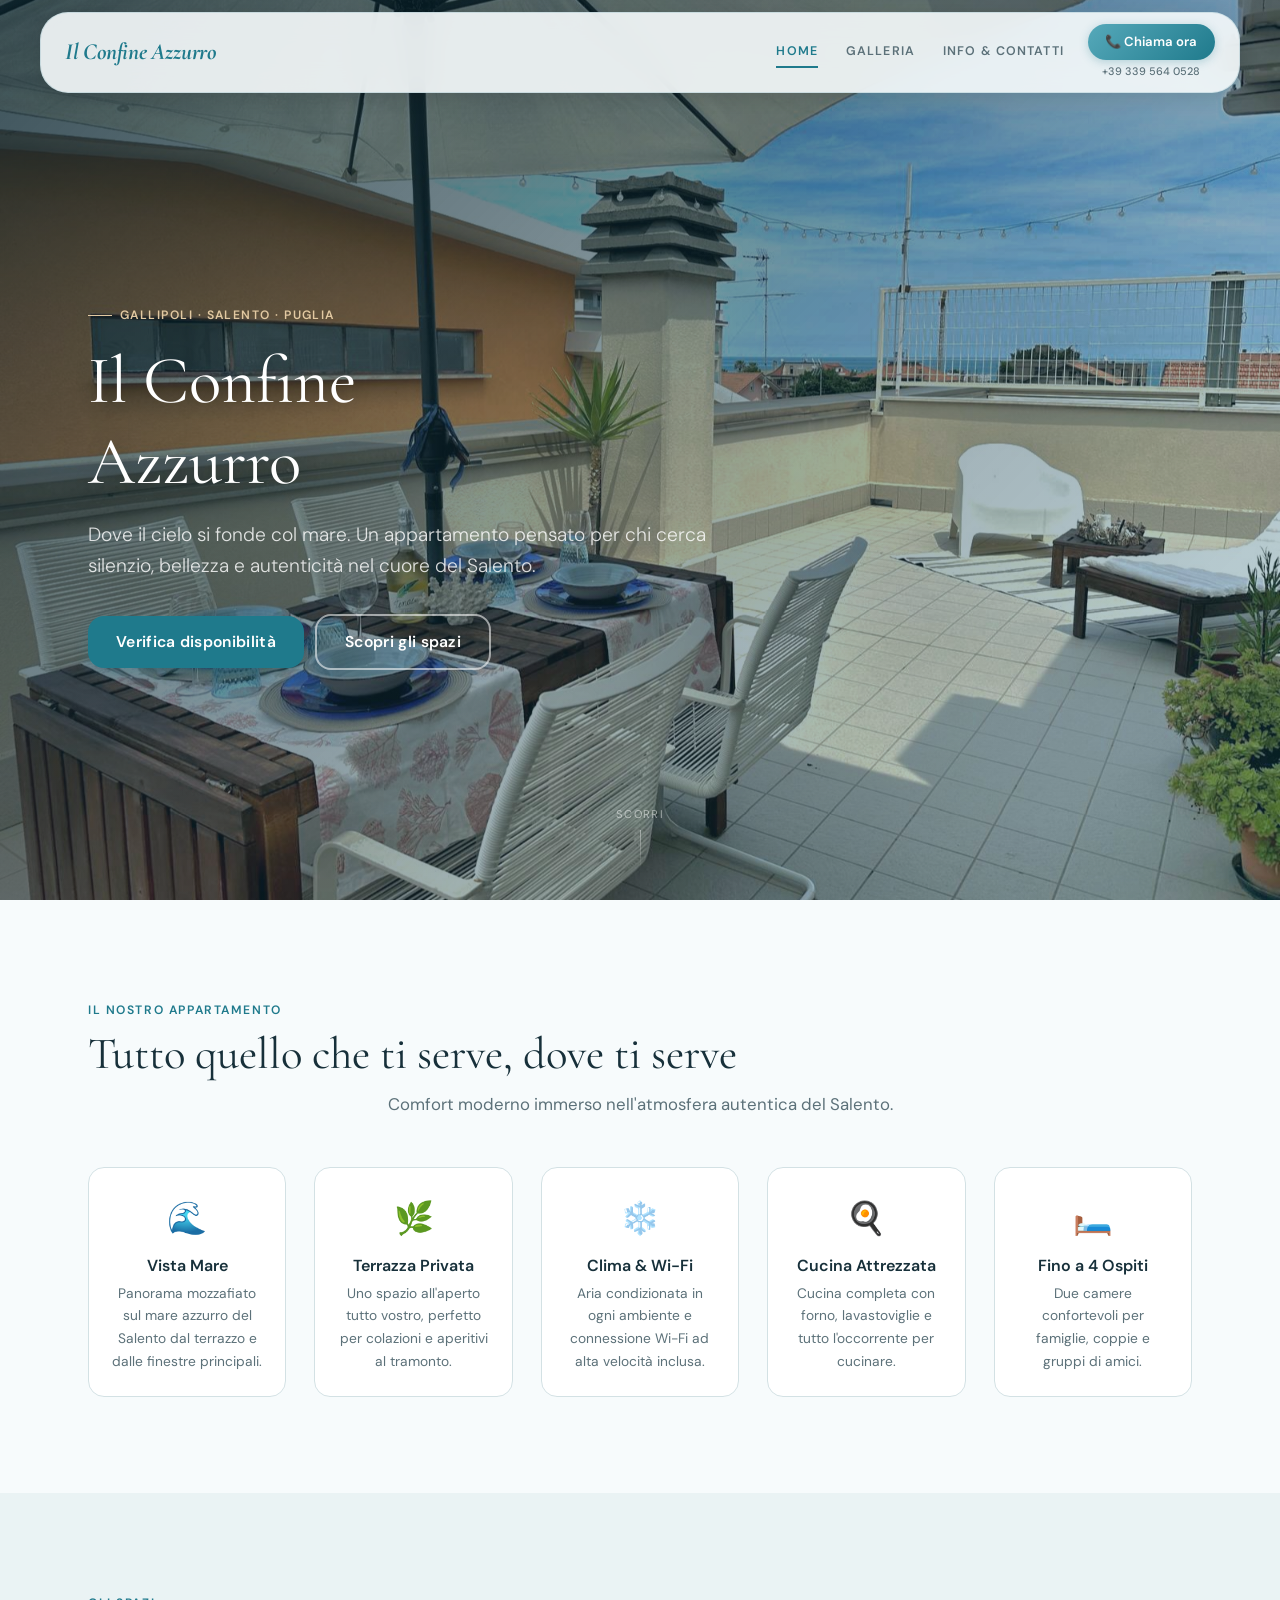
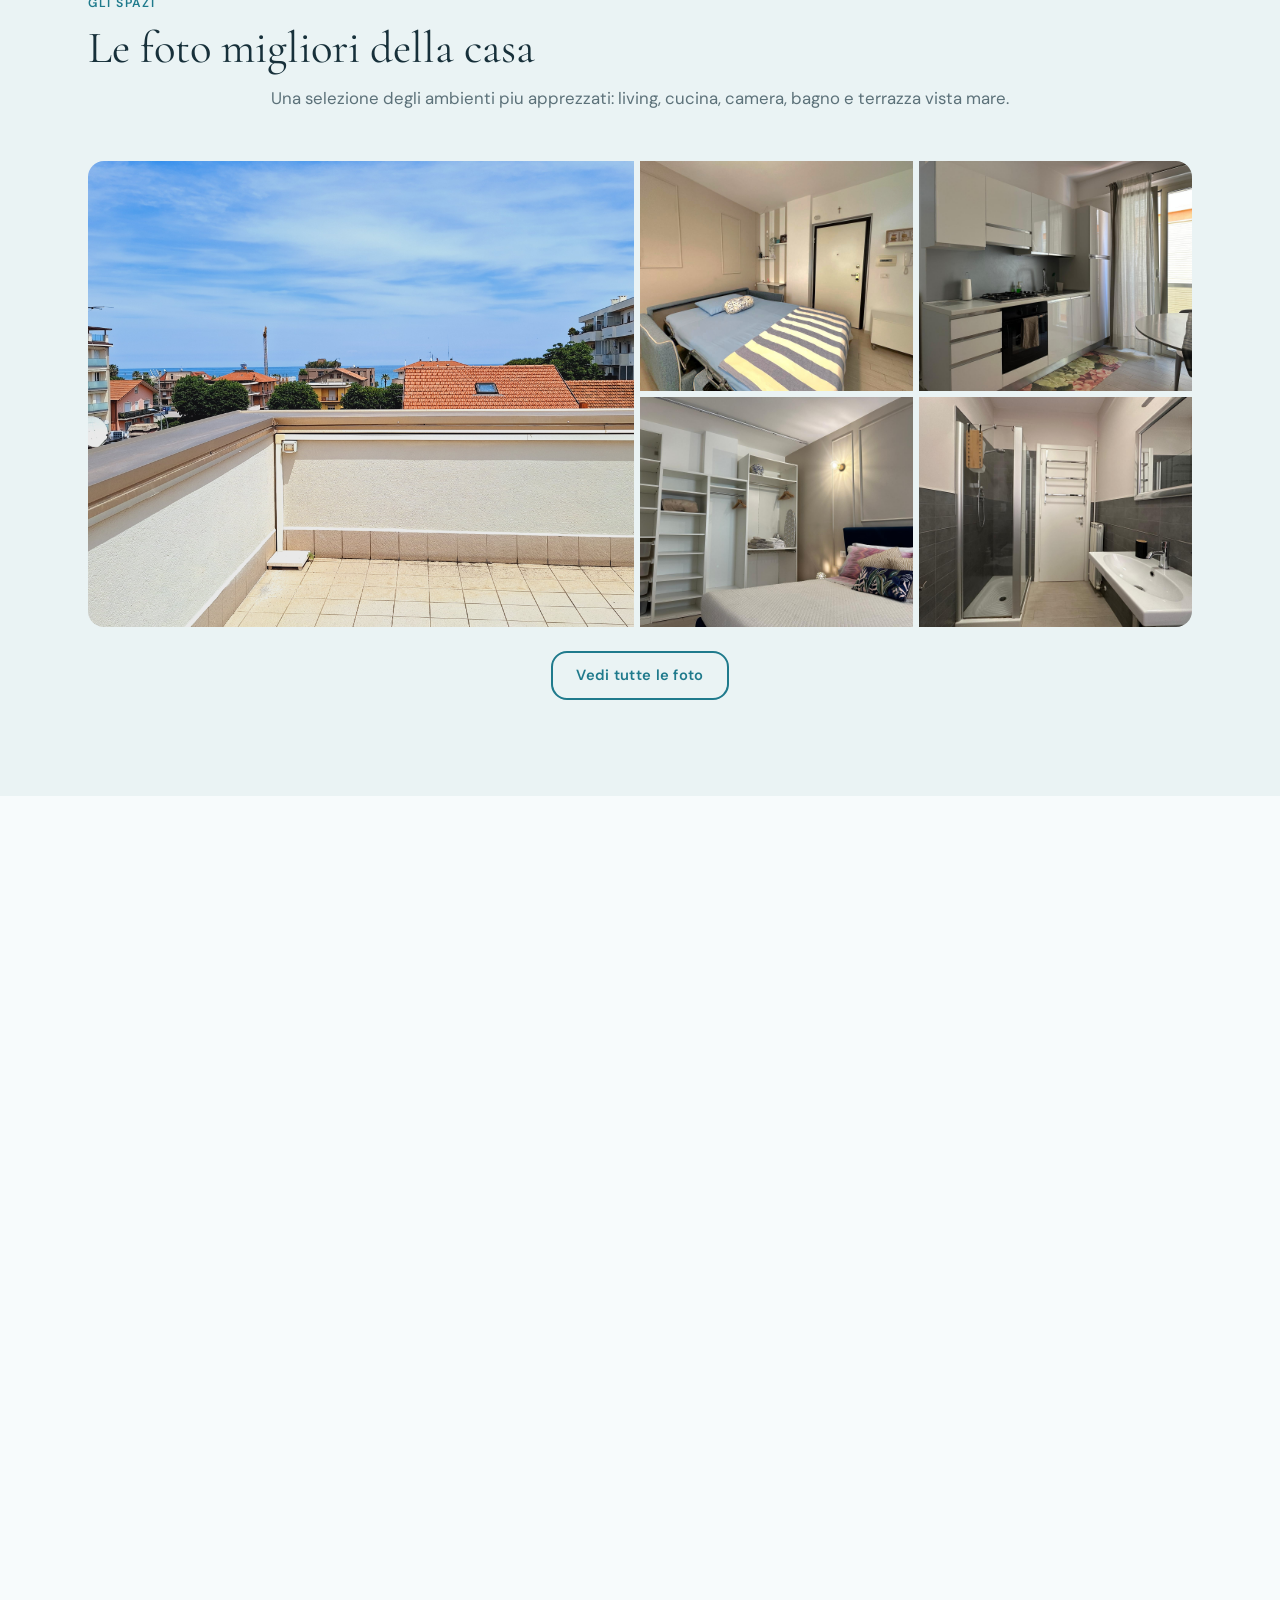
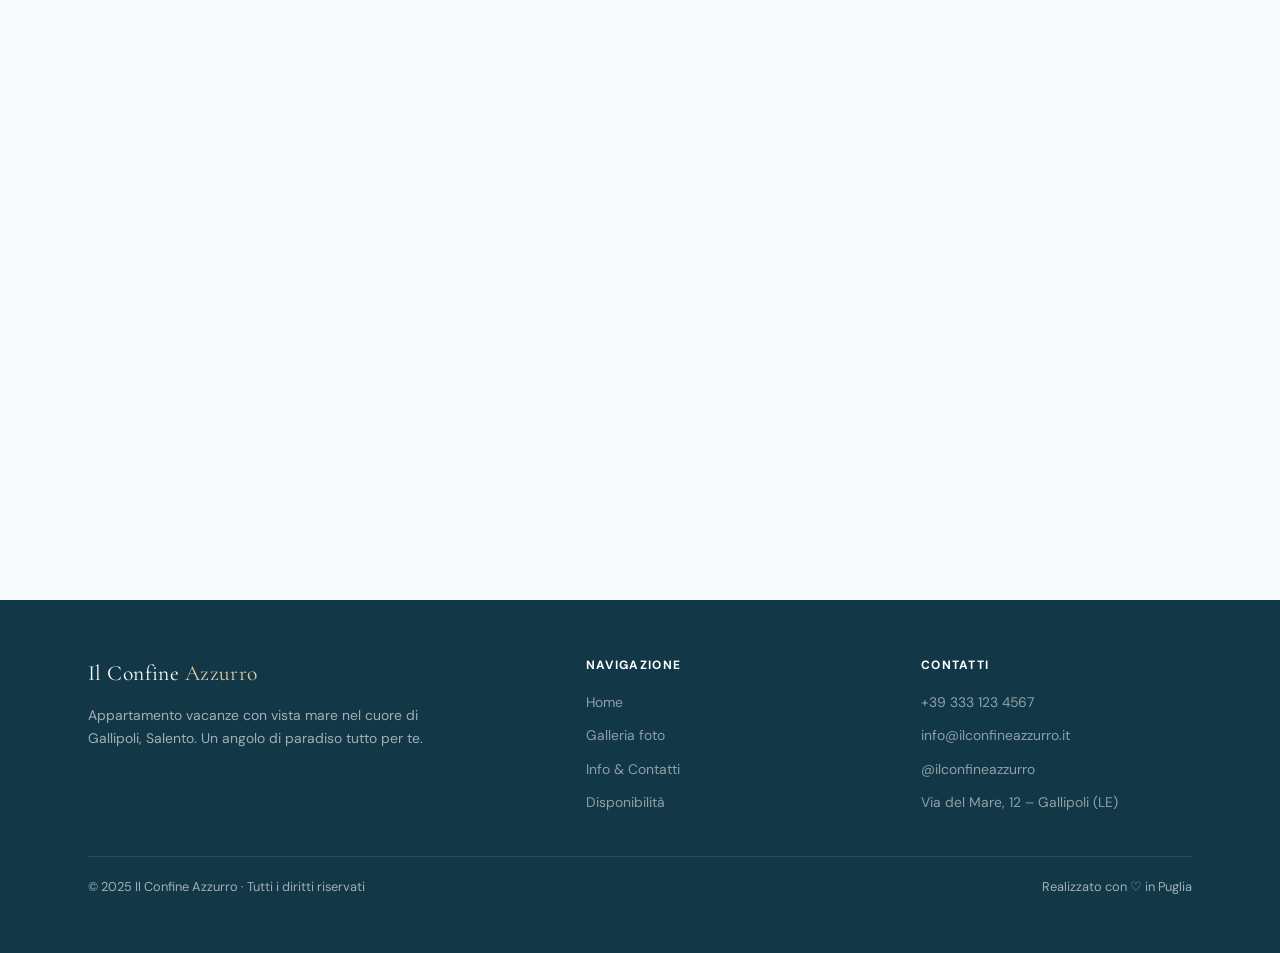
==== commit 0b6768ab: "beta" ====
--- a/index.html
+++ b/index.html
@@ -1,235 +1,333 @@
-<!DOCTYPE html>
-<html lang="it">
-<head>
-  <meta charset="UTF-8" />
-  <meta name="viewport" content="width=device-width, initial-scale=1.0" />
-  <title>Il Confine Azzurro | Porto Sant'Elpidio</title>
-  <link rel="icon" type="image/png" href="assets/immages/logo.png" />
-  <link rel="stylesheet" href="css/style.css" />
-  <link rel="preconnect" href="https://fonts.googleapis.com" />
-  <link rel="preconnect" href="https://fonts.gstatic.com" crossorigin />
-  <link
-    href="https://fonts.googleapis.com/css2?family=Cormorant+Garamond:ital,wght@0,400;0,600;0,700;1,400;1,500;1,600&family=DM+Sans:wght@300;400;500;600;700&display=swap"
-    rel="stylesheet"
-  />
-</head>
-<body>
-
-  <!-- ============ NAVBAR ============ -->
-  <nav id="navbar">
-    <div class="nav-container">
-      <a href="index.html" class="logo">Il Confine Azzurro</a>
-      <button class="nav-toggle" aria-label="Apri menu">&#9776;</button>
-      <ul class="nav-links">
-        <li><a href="index.html" class="nav-active">Home</a></li>
-        <li><a href="galleria.html">Galleria</a></li>
-        <li><a href="info.html">Info &amp; Contatti</a></li>
-        <li class="nav-call-mobile">
-          <a href="tel:+393395640528">📞 Chiama ora · +39 339 564 0528</a>
-        </li>
-      </ul>
-      <div class="call-wrapper">
-        <a href="tel:+393395640528" class="btn-call">📞 Chiama ora</a>
-        <span class="call-number">+39 339 564 0528</span>
-      </div>
-    </div>
-  </nav>
-
-  <!-- ============ HERO ============ -->
-  <header id="hero">
-    <div class="hero-overlay"></div>
-    <div class="hero-content">
-      <h1>Vivi il mare.<br />Ogni giorno.</h1>
-      <p class="hero-subtitle">Appartamento elegante con 2 camere, terrazza panoramica e a pochi passi dalla spiaggia. Disponibile per soggiorni settimanali e mensili. Animali non ammessi.</p>
-      <div class="hero-ctas">
-        <a href="info.html#contatti" class="btn btn-primary">Prenota il tuo soggiorno</a>
-        <a href="galleria.html" class="btn btn-hero-outline">Scopri gli spazi &rarr;</a>
-      </div>
-    </div>
-    <div class="hero-info-bar">
-      <div class="hero-info-item">
-        <span class="hero-info-icon">🏖️</span>
-        <span>Casa fronte mare</span>
-      </div>
-      <div class="hero-info-item">
-        <span class="hero-info-icon">🛏️</span>
-        <span>2 camere &middot; 2+2 posti letto</span>
-      </div>
-      <div class="hero-info-item">
-        <span class="hero-info-icon">🌅</span>
-        <span>Terrazza vista mare</span>
-      </div>
-      <div class="hero-info-item">
-        <span class="hero-info-icon">🛋️</span>
-        <span>Ampio salone &middot; cucina funzionale</span>
-      </div>
-    </div>
-  </header>
-
-  <!-- ============ CARATTERISTICHE ============ -->
-  <section id="caratteristiche">
-    <div class="container">
-      <p class="advantages-heading">Perché scegliere il nostro appartamento</p>
-      <p class="advantages-sub">Ogni dettaglio pensato per la tua vacanza ideale</p>
-
-      <div class="feature-grid">
-
-        <div class="feature-chip">
-          <span class="feature-chip-icon">🌊</span>
-          <h3>Vista sul mare</h3>
-          <p>A soli 10 m dalla spiaggia, con terrazza panoramica inclusa.</p>
-        </div>
-
-        <div class="feature-chip">
-          <span class="feature-chip-icon">❄️</span>
-          <h3>Aria condizionata</h3>
-          <p>Condizionatori in ogni stanza per dormire sempre al fresco.</p>
-        </div>
-
-        <div class="feature-chip">
-          <span class="feature-chip-icon">📩</span>
-          <h3>Prenotazione diretta</h3>
-          <p>Nessun intermediario. Risposta garantita entro 24 ore.</p>
-        </div>
-
-        <div class="feature-chip">
-          <span class="feature-chip-icon">✨</span>
-          <h3>Comfort &amp; cura</h3>
-          <p>Arredato con cura, biancheria di qualità e cucina attrezzata.</p>
-        </div>
-
-      </div>
-    </div>
-  </section>
-
-  <!-- ============ ANTEPRIMA FOTO ============ -->
-  <section id="anteprima-foto">
-    <div class="container">
-      <p class="advantages-heading">Un'anteprima degli spazi che ti aspettano</p>
-      <br />
-      <div class="preview-grid">
-        <div class="preview-item preview-item--full">
-          <img
-            src="assets/immages/soggiorno/N32A5193.webp"
-            alt="Spiaggia con mare cristallino"
-            loading="lazy"
-          />
-          <div class="preview-caption">La spiaggia</div>
-        </div>
-        <div class="preview-item">
-          <img
-            src="assets/immages/dettagli/N32A5154 (1).webp"
-            alt="Soggiorno luminoso"
-            loading="lazy"
-          />
-          <div class="preview-caption">Soggiorno</div>
-        </div>
-        <div class="preview-item">
-          <img
-            src="assets/immages/matrimoniale/N32A5149.webp"
-            alt="Camera da letto matrimoniale"
-            loading="lazy"
-          />
-          <div class="preview-caption">Camera da letto</div>
-        </div>
-      </div>
-      <div class="preview-cta">
-        <a href="galleria.html" class="btn btn-primary">Vedi tutte le foto &rarr;</a>
-      </div>
-    </div>
-  </section>
-
-  <!-- ============ DISPONIBILITÀ ============ -->  
-  <section id="disponibilita">
-  <div class="container">
-    
-    <h2 class="section-title">Verifica disponibilità</h2>
-    <p class="section-subtitle">
-      Controlla le date disponibili e organizza il tuo soggiorno
-    </p>
-
-    <div class="calendar-wrapper">
-      <iframe 
-        src="https://calendar.google.com/calendar/embed?src=https://calendar.google.com/calendar/embed?src=c_cd5ce1c93ca9a2207df54b910dfb6649c4de43c24b66b32460ab77392377a3a3%40group.calendar.google.com&ctz=Europe%2FRome"
-        loading="lazy">
-      </iframe>
-    </div>
-
-    <p class="calendar-note">
-      Le disponibilità potrebbero variare. Contattaci per conferma.
-    </p>
-
-    <div class="calendar-cta">
-      <a href="tel:+393395640528" class="btn btn-primary">
-        📞 Prenota ora
-      </a>
-    </div>
-
-  </div>
-</section>
-
-  <!-- ============ CONTATTI RAPIDI ============ -->
-  <section id="contatti-rapidi">
-    <div class="container">
-      <h2 class="section-title">Contattaci</h2>
-      <p class="section-subtitle">Scegli il modo che preferisci</p>
-
-        <div class="contact-wrapper">
-          <div class="contact-info">
-            <div class="contact-card">
-              <div class="contact-icon">📞</div>
-              <h3>Telefono Genny</h3>
-              <a href="tel:+393395640528" class="contact-link">+39 339 564 0528</a>
-            </div>
-            <div class="contact-card">
-              <div class="contact-icon">✉️</div>
-              <h3>E-mail</h3>
-              <a href="mailto:ilconfineazzurro@gmail.com" class="contact-link">ilconfineazzurro@gmail.com</a>
-            </div>
-            <div class="contact-card">
-              <div class="contact-icon">📍</div>
-              <h3>Indirizzo</h3>
-              <a
-                class="contact-link"
-                href="https://www.google.com/maps/place/Via+Faleria,+104,+63821+Porto+Sant'Elpidio+FM/@43.2483991,13.7565534,15z/data=!4m6!3m5!1s0x133212e04e9b32b9:0xbee04b3b84ca8ca!8m2!3d43.2400673!4d13.7733171!16s%2Fg%2F11pw2rf2lz?entry=ttu&g_ep=EgoyMDI2MDMwOS4wIKXMDSoASAFQAw%3D%3D"
-                target="_blank"
-                rel="noopener noreferrer"
-              >
-                Via Faleria 104 b<br />Porto Sant'Elpidio
-              </a>
-            </div>
-        </div>
-      </div>
-
-      <div class="preview-cta">
-        <a href="info.html" class="btn btn-outline">Dove siamo &amp; maggiori info &rarr;</a>
-      </div>
-    </div>
-  </section>
-
-  <!-- ============ FOOTER ============ -->
-  <footer>
-    <div class="container footer-content">
-      <div class="footer-links">
-        <a href="index.html">Home</a>
-        <a href="galleria.html">Galleria</a>
-        <a href="info.html">Info &amp; Contatti</a>
-      </div>
-      <p>&copy; 2026 Il Confine Azzurro — Tutti i diritti riservati</p>
-      <p class="footer-small">Le immagini sono a scopo illustrativo.</p>
-    </div>
-  </footer>
-
-  <!-- ============ BARRA MOBILE (WhatsApp + Chiama) ============ -->
-  <div class="mobile-cta-bar">
-    <a href="tel:+393395640528" class="mobile-cta-phone">
-      📞 Chiama
-    </a>
-    <a href="https://wa.me/393395640528" class="mobile-cta-whatsapp" target="_blank" rel="noopener noreferrer">
-      💬 WhatsApp
-    </a>
-  </div>
-
-  <script src="js/main.js"></script>
-</body>
-</html>+<!DOCTYPE html>
+<html lang="it">
+<head>
+  <meta charset="UTF-8">
+  <meta name="viewport" content="width=device-width, initial-scale=1.0">
+  <meta name="description" content="Il Confine Azzurro – appartamento vacanze con vista mare a Gallipoli, Puglia. Terrazza privata, cucina attrezzata, A/C, Wi-Fi. Fino a 4 ospiti. Prenota ora.">
+
+  <!-- Open Graph -->
+  <meta property="og:type"        content="website">
+  <meta property="og:locale"      content="it_IT">
+  <meta property="og:site_name"   content="Il Confine Azzurro">
+  <meta property="og:title"       content="Il Confine Azzurro – Appartamento Vacanze Vista Mare | Gallipoli, Puglia">
+  <meta property="og:description" content="Appartamento con vista mare a Gallipoli. Terrazza privata, cucina attrezzata, A/C e Wi-Fi. Prenota il tuo soggiorno nel Salento.">
+  <meta property="og:image"       content="assets/img/terrazzo/terrazzo_05.jpg">
+  <meta property="og:url"         content="https://www.ilconfineazzurro.it/">
+
+  <!-- Twitter Card -->
+  <meta name="twitter:card"        content="summary_large_image">
+  <meta name="twitter:title"       content="Il Confine Azzurro – Appartamento Vacanze Vista Mare | Gallipoli">
+  <meta name="twitter:description" content="Appartamento con vista mare a Gallipoli, Puglia. Terrazza privata, cucina attrezzata.">
+  <meta name="twitter:image"       content="assets/img/terrazzo/terrazzo_05.jpg">
+
+  <title>Il Confine Azzurro – Appartamento Vacanze Vista Mare | Gallipoli, Puglia</title>
+
+  <!-- Favicon placeholder -->
+  <link rel="icon" type="image/png" href="img/favicon.png">
+
+  <!-- Google Fonts -->
+  <link rel="preconnect" href="https://fonts.googleapis.com">
+  <link rel="preconnect" href="https://fonts.gstatic.com" crossorigin>
+  <link href="https://fonts.googleapis.com/css2?family=Cormorant+Garamond:ital,wght@0,300;0,400;0,600;1,300;1,400&family=DM+Sans:opsz,wght@9..40,300;9..40,400;9..40,500;9..40,600&display=swap" rel="stylesheet">
+
+  <link rel="stylesheet" href="assets/css/style.css">
+
+  <!-- Schema.org — LodgingBusiness -->
+  <script type="application/ld+json">
+  {
+    "@context": "https://schema.org",
+    "@type": "LodgingBusiness",
+    "name": "Il Confine Azzurro",
+    "description": "Appartamento vacanze con vista mare a Gallipoli, Puglia. Terrazza privata, cucina attrezzata, A/C, Wi-Fi, fino a 4 ospiti.",
+    "telephone": "+39 333 123 4567",
+    "email": "info@ilconfineazzurro.it",
+    "address": {
+      "@type": "PostalAddress",
+      "streetAddress": "Via del Mare, 12",
+      "addressLocality": "Gallipoli",
+      "addressRegion": "LE",
+      "postalCode": "73014",
+      "addressCountry": "IT"
+    },
+    "geo": {
+      "@type": "GeoCoordinates",
+      "latitude": 39.9979,
+      "longitude": 17.9899
+    },
+    "url": "https://www.ilconfineazzurro.it",
+    "image": "https://www.ilconfineazzurro.it/assets/img/terrazzo/terrazzo_05.jpg",
+    "priceRange": "€€",
+    "amenityFeature": [
+      {"@type": "LocationFeatureSpecification", "name": "Vista mare",         "value": true},
+      {"@type": "LocationFeatureSpecification", "name": "Terrazza privata",   "value": true},
+      {"@type": "LocationFeatureSpecification", "name": "Wi-Fi gratuito",     "value": true},
+      {"@type": "LocationFeatureSpecification", "name": "Aria condizionata",  "value": true},
+      {"@type": "LocationFeatureSpecification", "name": "Cucina attrezzata",  "value": true},
+      {"@type": "LocationFeatureSpecification", "name": "Parcheggio privato", "value": true}
+    ]
+  }
+  </script>
+</head>
+<body>
+
+  <!-- ═══════════════════════════════════════════════════════
+       NAVBAR
+  ═══════════════════════════════════════════════════════ -->
+  <nav id="navbar" aria-label="Navigazione principale">
+    <div class="nav-container">
+      <a href="index.html" class="logo">Il Confine Azzurro</a>
+      <button class="nav-toggle" id="nav-toggle" aria-label="Apri menu di navigazione" aria-expanded="false" aria-controls="nav-links">&#9776;</button>
+      <ul class="nav-links" id="nav-links" role="list">
+        <li><a href="index.html" class="nav-link nav-active">Home</a></li>
+        <li><a href="galleria.html" class="nav-link">Galleria</a></li>
+        <li><a href="info.html" class="nav-link">Info &amp; Contatti</a></li>
+        <li class="nav-call-mobile">
+          <a href="tel:+393395640528">📞 Chiama ora · +39 339 564 0528</a>
+        </li>
+      </ul>
+      <div class="call-wrapper">
+        <a href="tel:+393395640528" class="btn-call">📞 Chiama ora</a>
+        <span class="call-number">+39 339 564 0528</span>
+      </div>
+    </div>
+  </nav>
+
+  <!-- ═══════════════════════════════════════════════════════
+       HERO
+  ═══════════════════════════════════════════════════════ -->
+  <section class="hero" aria-label="Presentazione appartamento">
+    <div class="hero-bg"
+         role="img"
+         aria-label="Vista panoramica sul mare azzurro del Salento dal terrazzo dell'appartamento">
+    </div>
+    <div class="hero-overlay" aria-hidden="true"></div>
+    <div class="container">
+      <div class="hero-content fade-in-section">
+        <span class="hero-badge">Gallipoli · Salento · Puglia</span>
+        <h1>Il Confine<br>Azzurro</h1>
+        <p class="hero-tagline">
+          Dove il cielo si fonde col mare. Un appartamento pensato per chi cerca
+          silenzio, bellezza e autenticità nel cuore del Salento.
+        </p>
+        <div class="btn-group">
+          <a href="#disponibilita" class="btn btn-primary btn-lg">Verifica disponibilità</a>
+          <a href="galleria.html"  class="btn btn-outline btn-outline--light btn-lg">Scopri gli spazi</a>
+        </div>
+      </div>
+    </div>
+    <div class="hero-scroll" aria-hidden="true">Scorri</div>
+  </section>
+
+  <!-- ═══════════════════════════════════════════════════════
+       CARATTERISTICHE
+  ═══════════════════════════════════════════════════════ -->
+  <section class="section fade-in-section" id="caratteristiche" aria-labelledby="features-heading">
+    <div class="container">
+      <div class="section-header">
+        <span class="section-label">Il nostro appartamento</span>
+        <h2 id="features-heading">Tutto quello che ti serve, dove ti serve</h2>
+        <p class="section-subtitle">Comfort moderno immerso nell'atmosfera autentica del Salento.</p>
+      </div>
+
+      <div class="features-grid">
+        <article class="feature-card">
+          <span class="feature-icon" aria-hidden="true">🌊</span>
+          <h3>Vista Mare</h3>
+          <p>Panorama mozzafiato sul mare azzurro del Salento dal terrazzo e dalle finestre principali.</p>
+        </article>
+        <article class="feature-card">
+          <span class="feature-icon" aria-hidden="true">🌿</span>
+          <h3>Terrazza Privata</h3>
+          <p>Uno spazio all'aperto tutto vostro, perfetto per colazioni e aperitivi al tramonto.</p>
+        </article>
+        <article class="feature-card">
+          <span class="feature-icon" aria-hidden="true">❄️</span>
+          <h3>Clima &amp; Wi-Fi</h3>
+          <p>Aria condizionata in ogni ambiente e connessione Wi-Fi ad alta velocità inclusa.</p>
+        </article>
+        <article class="feature-card">
+          <span class="feature-icon" aria-hidden="true">🍳</span>
+          <h3>Cucina Attrezzata</h3>
+          <p>Cucina completa con forno, lavastoviglie e tutto l'occorrente per cucinare.</p>
+        </article>
+        
+        <article class="feature-card">
+          <span class="feature-icon" aria-hidden="true">🛏️</span>
+          <h3>Fino a 4 Ospiti</h3>
+          <p>Due camere confortevoli per famiglie, coppie e gruppi di amici.</p>
+        </article>
+      </div>
+    </div>
+  </section>
+
+  <!-- ═══════════════════════════════════════════════════════
+       ANTEPRIMA GALLERIA
+  ═══════════════════════════════════════════════════════ -->
+  <section class="section section--alt fade-in-section" id="anteprima" aria-labelledby="preview-heading">
+    <div class="container">
+      <div class="section-header">
+        <span class="section-label">Gli spazi</span>
+        <h2 id="preview-heading">Le foto migliori della casa</h2>
+        <p class="section-subtitle">Una selezione degli ambienti piu apprezzati: living, cucina, camera, bagno e terrazza vista mare.</p>
+      </div>
+
+      <div class="preview-grid">
+        <a href="galleria.html" class="preview-item preview-hero"
+           aria-label="Vai alla galleria completa - terrazza panoramica vista mare">
+          <img src="assets/img/terrazzo/terrazzo_05.jpg"
+               alt="Terrazza panoramica con vista sul mare del Salento"
+               loading="lazy">
+          <span class="preview-overlay">Vedi la galleria completa</span>
+          <span class="preview-tag">Terrazza panoramica</span>
+        </a>
+        <a href="galleria.html#zona-living" class="preview-item" aria-label="Vai alla zona living in galleria">
+          <img src="assets/img/divano/divano_02.jpg" alt="Zona living luminosa" loading="lazy">
+          <span class="preview-overlay"></span>
+          <span class="preview-tag">Zona living</span>
+        </a>
+        <a href="galleria.html#zona-cucina" class="preview-item" aria-label="Vai alla cucina in galleria">
+          <img src="assets/img/cucina/cucina.jpg" alt="Cucina attrezzata" loading="lazy">
+          <span class="preview-overlay"></span>
+          <span class="preview-tag">Cucina</span>
+        </a>
+        <a href="galleria.html#zona-camera" class="preview-item" aria-label="Vai alla camera matrimoniale in galleria">
+          <img src="assets/img/matrimoniale/matrimoniale_02.jpg" alt="Camera matrimoniale" loading="lazy">
+          <span class="preview-overlay"></span>
+          <span class="preview-tag">Camera matrimoniale</span>
+        </a>
+        <a href="galleria.html#zona-bagno" class="preview-item" aria-label="Vai al bagno in galleria">
+          <img src="assets/img/bagno/bagno04.jpg" alt="Bagno moderno" loading="lazy">
+          <span class="preview-overlay"></span>
+          <span class="preview-tag">Bagno</span>
+        </a>
+      </div>
+
+      <div class="preview-cta">
+        <a href="galleria.html" class="btn btn-outline">Vedi tutte le foto</a>
+      </div>
+    </div>
+  </section>
+
+  <!-- ═══════════════════════════════════════════════════════
+       DISPONIBILITÀ
+  ═══════════════════════════════════════════════════════ -->
+  <section class="section fade-in-section" id="disponibilita" aria-labelledby="cal-heading">
+    <div class="container">
+      <div class="section-header">
+        <span class="section-label">Quando vieni?</span>
+        <h2 id="cal-heading">Verifica la disponibilità</h2>
+        <p class="section-subtitle">
+          Controlla le date libere e contattaci per confermare la prenotazione.
+        </p>
+      </div>
+
+      <div class="calendar-wrap">
+        <iframe
+          src="https://calendar.google.com/calendar/embed?src=YOUR_CALENDAR_ID%40group.calendar.google.com&ctz=Europe%2FRome&showTitle=0&showPrint=0&showCalendars=0&showNav=1&mode=MONTH&bgcolor=%23fafaf8"
+          title="Calendario disponibilità Il Confine Azzurro"
+          loading="lazy"
+          aria-label="Calendario mensile con le date di disponibilità dell'appartamento">
+        </iframe>
+      </div>
+      
+    </div>
+  </section>
+
+  <!-- ═══════════════════════════════════════════════════════
+       CONTATTI RAPIDI
+  ═══════════════════════════════════════════════════════ -->
+  <section class="section section--alt fade-in-section" id="contatti-rapidi" aria-labelledby="cta-heading">
+    <div class="container">
+      <div class="section-header">
+        <span class="section-label">Hai domande?</span>
+        <h2 id="cta-heading">Siamo qui per te</h2>
+        <p class="section-subtitle">
+          Contattaci nel modo che preferisci — rispondiamo entro poche ore.
+        </p>
+      </div>
+
+      <div class="quick-cta">
+        <a href="https://wa.me/393331234567?text=Ciao!%20Sono%20interessato%20all'appartamento%20Il%20Confine%20Azzurro."
+           class="cta-contact-card"
+           target="_blank"
+           rel="noopener noreferrer"
+           aria-label="Contattaci su WhatsApp">
+          <span class="card-icon" aria-hidden="true">💬</span>
+          <h4>WhatsApp</h4>
+          <p>Risposta rapida, anche la sera</p>
+          <span class="btn btn-whatsapp">Scrivi ora</span>
+        </a>
+
+        <a href="tel:+393331234567"
+           class="cta-contact-card"
+           aria-label="Chiama il +39 333 123 4567">
+          <span class="card-icon" aria-hidden="true">📞</span>
+          <h4>Telefono</h4>
+          <p>Lun–Sab, 9:00–20:00</p>
+          <span class="btn btn-primary">+39 333 123 4567</span>
+        </a>
+
+        <a href="mailto:info@ilconfineazzurro.it?subject=Richiesta%20prenotazione%20Il%20Confine%20Azzurro"
+           class="cta-contact-card"
+           aria-label="Invia un'email a info@ilconfineazzurro.it">
+          <span class="card-icon" aria-hidden="true">✉️</span>
+          <h4>Email</h4>
+          <p>Per preventivi e informazioni</p>
+          <span class="btn btn-outline">Invia email</span>
+        </a>
+      </div>
+    </div>
+  </section>
+
+  <!-- ═══════════════════════════════════════════════════════
+       FOOTER
+  ═══════════════════════════════════════════════════════ -->
+  <footer>
+    <div class="container">
+      <div class="footer-inner">
+        <div class="footer-brand">
+          <a href="index.html" class="nav-logo">Il Confine <span>Azzurro</span></a>
+          <p>Appartamento vacanze con vista mare nel cuore di Gallipoli, Salento.
+             Un angolo di paradiso tutto per te.</p>
+        </div>
+
+        <nav class="footer-col" aria-label="Link pagine">
+          <h5>Navigazione</h5>
+          <ul>
+            <li><a href="index.html">Home</a></li>
+            <li><a href="galleria.html">Galleria foto</a></li>
+            <li><a href="info.html">Info &amp; Contatti</a></li>
+            <li><a href="index.html#disponibilita">Disponibilità</a></li>
+          </ul>
+        </nav>
+
+        <address class="footer-col">
+          <h5>Contatti</h5>
+          <ul>
+            <li><a href="tel:+393331234567">+39 333 123 4567</a></li>
+            <li><a href="mailto:info@ilconfineazzurro.it">info@ilconfineazzurro.it</a></li>
+            <li>
+              <a href="https://www.instagram.com/ilconfineazzurro/"
+                 target="_blank"
+                 rel="noopener noreferrer">@ilconfineazzurro</a>
+            </li>
+            <li>
+              <a href="https://maps.google.com/?q=Via+del+Mare+12+Gallipoli+Puglia"
+                 target="_blank"
+                 rel="noopener noreferrer">Via del Mare, 12 – Gallipoli (LE)</a>
+            </li>
+          </ul>
+        </address>
+      </div>
+
+      <div class="footer-bottom">
+        <span>© 2025 Il Confine Azzurro · Tutti i diritti riservati</span>
+        <span>Realizzato con ♡ in Puglia</span>
+      </div>
+    </div>
+  </footer>
+
+
+  <script src="assets/js/main.js"></script>
+</body>
+</html>
--- a/assets/css/style.css
+++ b/assets/css/style.css
@@ -0,0 +1,1363 @@
+/* ==========================================================
+   IL CONFINE AZZURRO — style.css
+   ========================================================== */
+
+/* 1. CUSTOM PROPERTIES
+------------------------------------------------------------ */
+:root {
+  /* Colors — marine apartment palette */
+  --c-primary:       #1f7a8c;
+  --c-primary-dark:  #145665;
+  --c-primary-light: #56a9ba;
+  --c-accent:        #c8a97e;
+  --c-accent-light:  #e2c9a2;
+  --c-text:          #17303a;
+  --c-text-muted:    #5c7179;
+  --c-bg:            #f7fbfc;
+  --c-bg-alt:        #eaf3f4;
+  --c-bg-dark:       #123847;
+  --c-white:         #ffffff;
+  --c-border:        #d3e1e4;
+  --c-overlay:       rgba(10, 49, 62, 0.54);
+
+  /* Typography */
+  --ff-display: 'Mebtho Francy', 'Cormorant Garamond', Georgia, serif;
+  --ff-serif:   'Cormorant Garamond', Georgia, serif;
+  --ff-sans:    'DM Sans', -apple-system, BlinkMacSystemFont, 'Segoe UI', sans-serif;
+
+  /* Spacing */
+  --gap:          clamp(1rem, 2.5vw, 1.75rem);
+  --section-pad:  clamp(3rem, 8vw, 6rem);
+
+  /* Layout */
+  --navbar-h:  68px;
+  --max-w:     1200px;
+  --pad-x:     clamp(1.25rem, 5vw, 3rem);
+
+  /* Borders */
+  --r-sm:  4px;
+  --r-md:  8px;
+  --r-lg:  16px;
+  --r-xl:  28px;
+
+  /* Shadows */
+  --sh-sm:  0 2px 8px  rgba(0,0,0,0.07);
+  --sh-md:  0 4px 20px rgba(0,0,0,0.11);
+  --sh-lg:  0 8px 40px rgba(0,0,0,0.16);
+
+  /* Transitions */
+  --t:      0.3s ease;
+  --t-slow: 0.6s ease;
+}
+
+/* 2. FONT FACE
+------------------------------------------------------------ */
+@font-face {
+  font-family: 'Mebtho Francy';
+  src: url('../fonts/MebthoFrancy.woff2') format('woff2'),
+       url('../fonts/MebthoFrancy.woff')  format('woff');
+  font-weight: normal;
+  font-style:  normal;
+  font-display: swap;
+}
+
+/* 3. RESET & BASE
+------------------------------------------------------------ */
+*, *::before, *::after { box-sizing: border-box; margin: 0; padding: 0; }
+
+html { scroll-behavior: smooth; }
+
+body {
+  font-family: var(--ff-sans);
+  color: var(--c-text);
+  background: var(--c-bg);
+  line-height: 1.65;
+  -webkit-font-smoothing: antialiased;
+}
+
+img, video, iframe { max-width: 100%; display: block; }
+a    { color: inherit; text-decoration: none; }
+ul   { list-style: none; }
+
+button {
+  font-family: inherit;
+  cursor: pointer;
+  border: none;
+  background: none;
+}
+
+:focus-visible {
+  outline: 2px solid var(--c-primary);
+  outline-offset: 3px;
+  border-radius: var(--r-sm);
+}
+
+/* 4. TYPOGRAPHY
+------------------------------------------------------------ */
+h1, h2, h3, h4 {
+  font-family: var(--ff-serif);
+  font-weight: 400;
+  line-height: 1.2;
+  color: var(--c-text);
+}
+
+h1 { font-size: clamp(2.2rem, 6vw, 4.2rem); }
+h2 { font-size: clamp(1.7rem, 4vw, 2.8rem); }
+h3 { font-size: clamp(1.2rem, 2.5vw, 1.7rem); }
+h4 { font-size: clamp(1rem, 2vw, 1.3rem); }
+
+p  { max-width: 68ch; }
+
+/* 5. UTILITIES
+------------------------------------------------------------ */
+.container {
+  width: 100%;
+  max-width: var(--max-w);
+  margin-inline: auto;
+  padding-inline: var(--pad-x);
+}
+
+.section { padding-block: var(--section-pad); }
+
+.section--alt  { background: var(--c-bg-alt); }
+.section--dark { background: var(--c-bg-dark); color: var(--c-white); }
+
+.section--dark h1,
+.section--dark h2,
+.section--dark h3,
+.section--dark h4 { color: var(--c-white); }
+
+.section-header { margin-bottom: clamp(1.5rem, 4vw, 3rem); }
+
+.section-label {
+  display: inline-block;
+  font-family: var(--ff-sans);
+  font-size: 0.76rem;
+  font-weight: 600;
+  letter-spacing: 0.13em;
+  text-transform: uppercase;
+  color: var(--c-primary);
+  margin-bottom: 0.5rem;
+}
+
+.section--dark .section-label  { color: var(--c-accent-light); }
+
+.section-subtitle {
+  color: var(--c-text-muted);
+  font-size: 1.05rem;
+  margin-top: 0.6rem;
+  margin-inline: auto;
+  text-align: center;
+}
+
+.section--dark .section-subtitle { color: rgba(255,255,255,0.62); }
+
+.section-center { text-align: center; }
+
+.section-subtitle--center {
+  margin: 0 auto 2rem;
+}
+
+/* 6. SCROLL REVEAL
+------------------------------------------------------------ */
+.fade-in-section {
+  opacity: 0;
+  transform: translateY(28px);
+  transition: opacity var(--t-slow), transform var(--t-slow);
+}
+
+.fade-in-section.visible {
+  opacity: 1;
+  transform: translateY(0);
+}
+
+/* 7. NAVBAR
+------------------------------------------------------------ */
+#navbar {
+  position: fixed;
+  top: 0.75rem;
+  left: 50%;
+  transform: translateX(-50%);
+  width: calc(100% - 2rem);
+  max-width: var(--max-w);
+  z-index: 100;
+  background: rgba(247, 251, 252, 0.9);
+  backdrop-filter: blur(14px);
+  -webkit-backdrop-filter: blur(14px);
+  border-radius: var(--r-xl);
+  box-shadow: var(--sh-md);
+  border: 1px solid rgba(31, 122, 140, 0.14);
+  transition: transform 0.4s ease, opacity 0.4s ease;
+}
+
+#navbar.nav-hidden {
+  transform: translateX(-50%) translateY(-130%);
+  opacity: 0;
+  pointer-events: none;
+}
+#navbar.scrolled { box-shadow: var(--sh-lg); }
+
+.nav-container {
+  padding: 0.7rem 1.5rem;
+  display: flex;
+  align-items: center;
+  gap: 1.5rem;
+}
+
+.logo {
+  font-family: var(--ff-serif);
+  font-size: 1.45rem;
+  font-weight: 700;
+  font-style: italic;
+  color: var(--c-primary);
+  white-space: nowrap;
+  letter-spacing: -0.01em;
+}
+
+.nav-logo {
+  font-family: var(--ff-display);
+  font-size: 1.45rem;
+  color: var(--c-white);
+  letter-spacing: 0.02em;
+  white-space: nowrap;
+  transition: color var(--t);
+}
+.nav-logo span { color: var(--c-accent-light); }
+
+.nav-links {
+  display: flex;
+  gap: 1.75rem;
+  margin-left: auto;
+}
+
+.nav-link {
+  font-size: 0.78rem;
+  font-weight: 600;
+  letter-spacing: 0.09em;
+  text-transform: uppercase;
+  color: var(--c-text-muted);
+  transition: color 0.25s;
+  position: relative;
+  white-space: nowrap;
+  padding: 0;
+  border-radius: 0;
+}
+
+.nav-link::after {
+  content: "";
+  display: block;
+  width: 0;
+  height: 2px;
+  background: var(--c-primary);
+  transition: width 0.3s;
+  margin-top: 2px;
+}
+
+.nav-link:hover::after,
+.nav-link.nav-active::after { width: 100%; }
+
+.nav-link:hover,
+.nav-link.nav-active { color: var(--c-primary); }
+
+.call-wrapper {
+  display: flex;
+  flex-direction: column;
+  align-items: center;
+  gap: 0.15rem;
+}
+
+.btn-call {
+  display: inline-flex;
+  align-items: center;
+  gap: 0.35rem;
+  padding: 0.45rem 1.1rem;
+  border-radius: 999px;
+  font-size: 0.82rem;
+  font-weight: 600;
+  white-space: nowrap;
+  color: var(--c-white);
+  background: linear-gradient(135deg, var(--c-primary-light), var(--c-primary));
+  box-shadow: 0 2px 10px rgba(31,122,140,0.28);
+  transition: transform 0.2s, box-shadow 0.2s;
+}
+.btn-call:hover {
+  transform: translateY(-2px);
+  box-shadow: 0 4px 16px rgba(31,122,140,0.38);
+}
+
+.call-number {
+  font-size: 0.68rem;
+  color: var(--c-text-muted);
+  font-weight: 500;
+}
+
+.nav-toggle {
+  display: none;
+  background: none;
+  border: none;
+  font-size: 1.5rem;
+  color: var(--c-text);
+  cursor: pointer;
+}
+
+.nav-call-mobile { display: none; }
+
+/* 8. BUTTONS
+------------------------------------------------------------ */
+.btn {
+  display: inline-flex;
+  align-items: center;
+  justify-content: center;
+  gap: 0.45rem;
+  font-family: var(--ff-sans);
+  font-size: 0.92rem;
+  font-weight: 600;
+  padding: 0.65rem 1.45rem;
+  border-radius: var(--r-lg);
+  transition: all var(--t);
+  cursor: pointer;
+  white-space: nowrap;
+  letter-spacing: 0.02em;
+  text-decoration: none;
+}
+
+.btn-primary {
+  background: var(--c-primary);
+  color: var(--c-white);
+  box-shadow: 0 4px 14px rgba(31,122,140,0.28);
+}
+.btn-primary:hover {
+  background: var(--c-primary-dark);
+  transform: translateY(-2px);
+  box-shadow: 0 6px 20px rgba(31,122,140,0.36);
+}
+
+.btn-outline {
+  background: transparent;
+  color: var(--c-primary);
+  border: 2px solid var(--c-primary);
+}
+.btn-outline:hover {
+  background: var(--c-primary);
+  color: var(--c-white);
+  transform: translateY(-2px);
+}
+
+.btn-outline--light {
+  color: var(--c-white);
+  border-color: rgba(255,255,255,0.55);
+}
+.btn-outline--light:hover {
+  background: var(--c-white);
+  color: var(--c-text);
+  border-color: var(--c-white);
+}
+
+.btn-whatsapp {
+  background: #25d366;
+  color: var(--c-white);
+  box-shadow: 0 4px 14px rgba(37,211,102,0.32);
+}
+.btn-whatsapp:hover {
+  background: #1ebe5d;
+  transform: translateY(-2px);
+  box-shadow: 0 6px 20px rgba(37,211,102,0.42);
+}
+
+.btn-instagram {
+  background: var(--c-white);
+  color: #c13584;
+  font-weight: 700;
+}
+.btn-instagram:hover {
+  background: rgba(255,255,255,0.90);
+  transform: translateY(-2px);
+}
+
+.btn-lg { font-size: 0.98rem; padding: 0.82rem 1.75rem; }
+
+.btn-group {
+  display: flex;
+  flex-wrap: wrap;
+  gap: 0.7rem;
+  align-items: center;
+}
+
+.btn-group--center { justify-content: center; }
+
+/* 9. HERO
+------------------------------------------------------------ */
+.hero {
+  position: relative;
+  min-height: 100svh;
+  display: flex;
+  align-items: center;
+  padding-top: var(--navbar-h);
+  overflow: hidden;
+  background: var(--c-bg-dark);
+}
+
+.hero-bg {
+  position: absolute;
+  inset: 0;
+  background-image: url('../img/hero.jpg');
+  background-size: cover;
+  background-position: center;
+  will-change: transform;
+}
+
+.hero-overlay {
+  position: absolute;
+  inset: 0;
+  background: linear-gradient(
+    135deg,
+    rgba(9,36,46,0.8) 0%,
+    rgba(18,56,71,0.42) 58%,
+    rgba(31,122,140,0.24) 100%
+  );
+}
+
+.hero-content {
+  position: relative;
+  z-index: 2;
+  max-width: 680px;
+  color: var(--c-white);
+  padding-block: var(--section-pad);
+}
+
+.hero-badge {
+  display: inline-flex;
+  align-items: center;
+  gap: 0.5rem;
+  font-size: 0.76rem;
+  font-weight: 600;
+  letter-spacing: 0.12em;
+  text-transform: uppercase;
+  color: var(--c-accent-light);
+  margin-bottom: 1rem;
+}
+.hero-badge::before {
+  content: '';
+  display: block;
+  width: 24px;
+  height: 1px;
+  background: var(--c-accent-light);
+}
+
+.hero h1 {
+  font-family: var(--ff-display);
+  color: var(--c-white);
+  text-shadow: 0 2px 20px rgba(0,0,0,0.30);
+  margin-bottom: 1rem;
+}
+
+.hero-tagline {
+  font-size: clamp(1rem, 2.2vw, 1.2rem);
+  color: rgba(255,255,255,0.82);
+  font-weight: 300;
+  margin-bottom: 2rem;
+  max-width: 52ch;
+}
+
+.hero-scroll {
+  position: absolute;
+  bottom: 2rem;
+  left: 50%;
+  transform: translateX(-50%);
+  z-index: 2;
+  display: flex;
+  flex-direction: column;
+  align-items: center;
+  gap: 0.4rem;
+  color: rgba(255,255,255,0.50);
+  font-size: 0.70rem;
+  letter-spacing: 0.12em;
+  text-transform: uppercase;
+  animation: scrollBounce 2.2s ease-in-out infinite;
+}
+.hero-scroll::after {
+  content: '';
+  display: block;
+  width: 1px;
+  height: 38px;
+  background: linear-gradient(to bottom, rgba(255,255,255,0.45), transparent);
+}
+
+@keyframes scrollBounce {
+  0%, 100% { transform: translateX(-50%) translateY(0); }
+  50%       { transform: translateX(-50%) translateY(7px); }
+}
+
+/* 10. FEATURES
+------------------------------------------------------------ */
+.features-grid {
+  display: grid;
+  grid-template-columns: repeat(auto-fill, minmax(190px, 1fr));
+  gap: var(--gap);
+}
+
+.feature-card {
+  background: var(--c-white);
+  border: 1px solid var(--c-border);
+  border-radius: var(--r-lg);
+  padding: 1.5rem 1.25rem;
+  text-align: center;
+  transition: box-shadow var(--t), transform var(--t);
+}
+.feature-card:hover { box-shadow: var(--sh-md); transform: translateY(-3px); }
+
+.feature-icon { font-size: 2rem; margin-bottom: 0.7rem; display: block; }
+
+.feature-card h3 {
+  font-size: 1rem;
+  font-family: var(--ff-sans);
+  font-weight: 600;
+  margin-bottom: 0.4rem;
+}
+.feature-card p {
+  font-size: 0.86rem;
+  color: var(--c-text-muted);
+  max-width: none;
+}
+
+/* 11. PREVIEW GALLERY (index)
+------------------------------------------------------------ */
+.preview-grid {
+  display: grid;
+  grid-template-columns: 2fr 1fr 1fr;
+  grid-template-rows: 230px 230px;
+  gap: 6px;
+  border-radius: var(--r-lg);
+  overflow: hidden;
+}
+
+.preview-item {
+  overflow: hidden;
+  position: relative;
+  display: block;
+  background: var(--c-bg-alt);
+}
+.preview-item img {
+  width: 100%;
+  height: 100%;
+  object-fit: cover;
+  transition: transform 0.5s ease;
+}
+.preview-item:hover img { transform: scale(1.05); }
+
+.preview-hero { grid-row: 1 / 3; }
+
+.preview-overlay {
+  position: absolute;
+  inset: 0;
+  background: var(--c-overlay);
+  display: flex;
+  align-items: center;
+  justify-content: center;
+  color: var(--c-white);
+  font-family: var(--ff-serif);
+  font-size: 1.35rem;
+  opacity: 0;
+  transition: opacity var(--t);
+  text-align: center;
+  padding: 1rem;
+}
+.preview-item:hover .preview-overlay { opacity: 1; }
+
+.preview-cta {
+  margin-top: 1.5rem;
+  text-align: center;
+}
+
+/* 12. AVAILABILITY (Calendar)
+------------------------------------------------------------ */
+.calendar-wrap {
+  background: var(--c-white);
+  border: 1px solid var(--c-border);
+  border-radius: var(--r-lg);
+  overflow: hidden;
+  box-shadow: var(--sh-sm);
+}
+.calendar-wrap iframe { width: 100%; height: 460px; border: none; }
+
+/* 13. QUICK CTA (index)
+------------------------------------------------------------ */
+.quick-cta {
+  display: grid;
+  grid-template-columns: repeat(auto-fit, minmax(215px, 1fr));
+  gap: var(--gap);
+}
+
+.cta-contact-card {
+  background: var(--c-white);
+  border: 1px solid var(--c-border);
+  border-radius: var(--r-lg);
+  padding: 1.75rem 1.5rem;
+  display: flex;
+  flex-direction: column;
+  align-items: center;
+  text-align: center;
+  gap: 0.6rem;
+  transition: box-shadow var(--t), transform var(--t);
+  color: var(--c-text);
+}
+.cta-contact-card:hover { box-shadow: var(--sh-md); transform: translateY(-3px); }
+
+.cta-contact-card .card-icon { font-size: 2rem; line-height: 1; }
+.cta-contact-card h4 {
+  font-family: var(--ff-sans);
+  font-weight: 600;
+  font-size: 1rem;
+}
+.cta-contact-card p {
+  font-size: 0.86rem;
+  color: var(--c-text-muted);
+  max-width: none;
+}
+
+.cta-contact-card .btn {
+  margin-top: 0.4rem;
+  pointer-events: none;
+}
+
+/* 14. PAGE HEADER (galleria / info)
+------------------------------------------------------------ */
+.page-header {
+  padding: 7.5rem 1.5rem 4rem;
+  text-align: center;
+  background:
+    radial-gradient(120% 95% at 15% 10%, rgba(226,201,162,0.24) 0%, rgba(226,201,162,0) 55%),
+    linear-gradient(135deg, #0e3340 0%, #145665 45%, #56a9ba 100%);
+  color: #fff;
+  position: relative;
+  overflow: hidden;
+}
+
+.page-header::after {
+  content: '';
+  position: absolute;
+  bottom: -1px;
+  left: 0;
+  right: 0;
+  height: 56px;
+  background: var(--c-bg);
+  clip-path: ellipse(55% 100% at 50% 100%);
+}
+
+.page-header h1 {
+  color: var(--c-white);
+  font-family: var(--ff-display);
+  font-style: italic;
+  font-size: clamp(2.15rem, 5.2vw, 3rem);
+  font-weight: 400;
+  margin-bottom: 0.6rem;
+  text-shadow: 0 10px 24px rgba(0,0,0,0.18);
+  position: relative;
+  z-index: 1;
+}
+
+.page-header p,
+.page-header .section-subtitle {
+  color: rgba(255,255,255,0.86);
+  font-size: clamp(1rem, 2.4vw, 1.1rem);
+  font-weight: 300;
+  opacity: 0.92;
+  position: relative;
+  z-index: 1;
+}
+
+/* 15. GALLERY PAGE
+------------------------------------------------------------ */
+.gallery-showcase {
+  padding-top: clamp(3.8rem, 7.8vw, 5.8rem);
+}
+
+.gallery-intro {
+  text-align: center;
+  margin-bottom: clamp(1.4rem, 3.2vw, 2.2rem);
+}
+
+.gallery-intro .section-subtitle {
+  max-width: 64ch;
+}
+
+.gallery-layout {
+  --gallery-gap: 16px;
+  --gallery-thumb-min: 175px;
+  --gallery-hero-dominant-min: 366px;
+}
+
+.gallery-block {
+  margin-bottom: clamp(4rem, 8vw, 5rem);
+}
+
+.gallery-block:last-child {
+  margin-bottom: 0;
+}
+
+.gallery-block-title {
+  font-family: var(--ff-serif);
+  font-size: clamp(1.45rem, 3vw, 2rem);
+  margin-bottom: 1rem;
+  color: var(--c-text);
+}
+
+.gallery-grid {
+  display: grid;
+  gap: var(--gallery-gap);
+}
+
+.gallery-grid--hero {
+  grid-template-columns: minmax(0, 1.9fr) repeat(2, minmax(0, 1fr));
+  grid-template-rows: repeat(2, minmax(var(--gallery-thumb-min), 1fr));
+}
+
+.gallery-grid--hero .gallery-item {
+  aspect-ratio: auto;
+  min-height: var(--gallery-thumb-min);
+}
+
+.gallery-grid--hero .gallery-item--dominant {
+  grid-column: 1;
+  grid-row: 1 / 3;
+  min-height: var(--gallery-hero-dominant-min);
+}
+
+.gallery-grid--hero .gallery-item--hero-wide {
+  grid-column: auto;
+  grid-row: auto;
+}
+
+.gallery-item {
+  position: relative;
+  overflow: hidden;
+  border-radius: 14px;
+  border: 1px solid rgba(19, 63, 76, 0.1);
+  box-shadow: 0 10px 28px rgba(16, 47, 60, 0.09);
+  background: var(--c-white);
+  cursor: pointer;
+  aspect-ratio: 4 / 3;
+  transition: transform var(--t), box-shadow var(--t), opacity 0.2s ease;
+}
+
+.gallery-item:hover {
+  transform: translateY(-3px);
+  box-shadow: 0 18px 38px rgba(16, 47, 60, 0.14);
+}
+
+.gallery-item img {
+  width: 100%;
+  height: 100%;
+  object-fit: cover;
+  transition: transform 0.55s ease;
+}
+
+.gallery-item:hover img { transform: scale(1.05); }
+
+.gallery-item-overlay {
+  position: absolute;
+  inset: 0;
+  background: linear-gradient(to top, rgba(9, 36, 46, 0.78) 0%, transparent 62%);
+  opacity: 0;
+  transition: opacity var(--t);
+  display: flex;
+  align-items: flex-end;
+  padding: 0.9rem;
+}
+
+.gallery-item:hover .gallery-item-overlay { opacity: 1; }
+
+.gallery-item-caption {
+  color: var(--c-white);
+  font-size: 0.85rem;
+  font-weight: 600;
+  line-height: 1.35;
+}
+
+.gallery-item-zoom {
+  position: absolute;
+  top: 50%;
+  left: 50%;
+  transform: translate(-50%, -50%) scale(0.72);
+  opacity: 0;
+  color: var(--c-white);
+  font-size: 1.36rem;
+  transition: transform var(--t), opacity var(--t);
+  pointer-events: none;
+}
+
+.gallery-item:hover .gallery-item-zoom {
+  transform: translate(-50%, -50%) scale(1);
+  opacity: 1;
+}
+
+/* 16. LIGHTBOX
+------------------------------------------------------------ */
+#lightbox {
+  position: fixed;
+  inset: 0;
+  z-index: 2000;
+  background: rgba(0,0,0,0.93);
+  display: flex;
+  align-items: center;
+  justify-content: center;
+  opacity: 0;
+  pointer-events: none;
+  transition: opacity 0.25s ease;
+}
+#lightbox.active { opacity: 1; pointer-events: auto; }
+
+.lightbox-inner {
+  position: relative;
+  max-width: min(90vw, 1100px);
+  max-height: 90svh;
+  display: flex;
+  flex-direction: column;
+  align-items: center;
+  gap: 0.7rem;
+}
+
+#lightbox-img {
+  max-width: 100%;
+  max-height: 80svh;
+  object-fit: contain;
+  border-radius: var(--r-md);
+  box-shadow: 0 20px 60px rgba(0,0,0,0.50);
+}
+
+.lightbox-caption {
+  color: rgba(255,255,255,0.78);
+  font-size: 0.88rem;
+  text-align: center;
+}
+
+.lightbox-counter {
+  position: absolute;
+  top: -2.4rem;
+  right: 0;
+  color: rgba(255,255,255,0.58);
+  font-size: 0.80rem;
+}
+
+.lightbox-btn {
+  position: fixed;
+  top: 50%;
+  transform: translateY(-50%);
+  background: rgba(255,255,255,0.10);
+  backdrop-filter: blur(6px);
+  color: var(--c-white);
+  width: 48px;
+  height: 48px;
+  border-radius: 50%;
+  display: flex;
+  align-items: center;
+  justify-content: center;
+  font-size: 1.3rem;
+  line-height: 1;
+  transition: background var(--t);
+  border: 1px solid rgba(255,255,255,0.15);
+  touch-action: manipulation;
+}
+.lightbox-btn:hover { background: rgba(255,255,255,0.22); }
+
+#lightbox-prev { left: 1.5rem; }
+#lightbox-next { right: 1.5rem; }
+
+#lightbox-close {
+  position: fixed;
+  top: 1.2rem;
+  right: 1.2rem;
+  background: rgba(255,255,255,0.10);
+  backdrop-filter: blur(6px);
+  color: var(--c-white);
+  width: 44px;
+  height: 44px;
+  border-radius: 50%;
+  display: flex;
+  align-items: center;
+  justify-content: center;
+  font-size: 1.1rem;
+  transition: background var(--t);
+  border: 1px solid rgba(255,255,255,0.15);
+  touch-action: manipulation;
+}
+#lightbox-close:hover { background: rgba(200,30,30,0.45); }
+
+/* 17. MAP
+------------------------------------------------------------ */
+.map-wrap {
+  border-radius: var(--r-lg);
+  overflow: hidden;
+  box-shadow: var(--sh-md);
+  border: 1px solid var(--c-border);
+}
+.map-wrap iframe { width: 100%; height: 420px;  border: none; }
+
+.posizione-layout {
+  display: grid;
+  grid-template-columns: minmax(0, 1.55fr) minmax(260px, 1fr);
+  gap: var(--gap);
+  align-items: center;
+}
+
+.map-note {
+  margin-top: 1rem;
+  font-size: 0.9rem;
+  color: var(--c-text-muted);
+}
+
+.map-note a {
+  color: var(--c-primary);
+  font-weight: 600;
+}
+
+.map-note a:hover { color: var(--c-primary-dark); }
+
+.posizione-layout .instagram-flash {
+  background: var(--c-white);
+  border: 1px solid var(--c-border);
+  border-radius: var(--r-lg);
+  padding: 1rem;
+  box-shadow: var(--sh-sm);
+  backdrop-filter: none;
+  -webkit-backdrop-filter: none;
+}
+
+.posizione-layout .instagram-flash h3 {
+  color: var(--c-primary-dark);
+  margin-bottom: 0.8rem;
+}
+
+.posizione-layout .flash-grid {
+  grid-template-columns: 1fr;
+  gap: 0.55rem;
+}
+
+.posizione-layout .flash-item {
+  background: var(--c-bg-alt);
+  border: 1px solid var(--c-border);
+}
+
+.posizione-layout .flash-item strong { color: var(--c-text); }
+
+.posizione-layout .flash-item span { color: var(--c-text-muted); }
+
+/* 18. CONTACT CARDS
+------------------------------------------------------------ */
+.contacts-grid {
+  display: grid;
+  grid-template-columns: repeat(auto-fit, minmax(215px, 1fr));
+  gap: var(--gap);
+}
+
+.contact-card {
+  display: flex;
+  align-items: flex-start;
+  gap: 1rem;
+  background: var(--c-white);
+  border: 1px solid var(--c-border);
+  border-radius: var(--r-lg);
+  padding: 1.5rem;
+  transition: box-shadow var(--t), transform var(--t);
+  color: var(--c-text);
+}
+.contact-card:is(a):hover { box-shadow: var(--sh-md); transform: translateY(-2px); }
+
+.contact-card-icon {
+  font-size: 1.6rem;
+  flex-shrink: 0;
+  line-height: 1;
+  margin-top: 0.1em;
+}
+
+.contact-card-body h4 {
+  font-family: var(--ff-sans);
+  font-size: 0.75rem;
+  font-weight: 600;
+  text-transform: uppercase;
+  letter-spacing: 0.08em;
+  color: var(--c-text-muted);
+  margin-bottom: 0.25rem;
+}
+.contact-card-body strong {
+  font-size: 1.02rem;
+  font-weight: 500;
+  display: block;
+  margin-bottom: 0.15rem;
+}
+.contact-card-body span {
+  font-size: 0.83rem;
+  color: var(--c-text-muted);
+}
+
+/* 19. CHI SIAMO
+------------------------------------------------------------ */
+.chi-siamo-grid {
+  display: grid;
+  grid-template-columns: 1fr 1fr;
+  gap: clamp(2rem, 5vw, 4.5rem);
+  align-items: center;
+}
+
+.chi-siamo-text p {
+  color: var(--c-text-muted);
+  margin-bottom: 1rem;
+  font-size: 1.02rem;
+}
+
+.chi-siamo-actions { margin-top: 1.5rem; }
+
+/* 20. INSTAGRAM CTA
+------------------------------------------------------------ */
+.instagram-cta {
+  position: relative;
+  overflow: hidden;
+  padding-block: var(--section-pad);
+  background:
+    radial-gradient(120% 120% at 0% 0%, rgba(226,201,162,0.22) 0%, rgba(226,201,162,0) 45%),
+    radial-gradient(100% 100% at 100% 100%, rgba(86,169,186,0.22) 0%, rgba(86,169,186,0) 52%),
+    linear-gradient(130deg, #123847 0%, #1f7a8c 48%, #c8a97e 100%);
+  color: var(--c-white);
+}
+
+.instagram-cta::before,
+.instagram-cta::after {
+  content: '';
+  position: absolute;
+  border-radius: 50%;
+  filter: blur(1px);
+  pointer-events: none;
+}
+
+.instagram-cta::before {
+  width: 280px;
+  height: 280px;
+  top: -90px;
+  left: -70px;
+  background: rgba(255,255,255,0.12);
+}
+
+.instagram-cta::after {
+  width: 220px;
+  height: 220px;
+  right: -60px;
+  bottom: -75px;
+  background: rgba(255,255,255,0.10);
+}
+
+.instagram-cta .container {
+  position: relative;
+  z-index: 1;
+}
+
+.instagram-cta-inner {
+  display: grid;
+  grid-template-columns: 1.15fr 1fr;
+  gap: clamp(1.2rem, 3vw, 2rem);
+  align-items: center;
+}
+
+.instagram-main .section-label {
+  color: rgba(255,255,255,0.86);
+  margin-bottom: 0.65rem;
+}
+
+.instagram-cta h2 {
+  color: var(--c-white);
+  margin-bottom: 0.75rem;
+}
+
+.instagram-cta p {
+  color: rgba(255,255,255,0.85);
+  margin: 0 0 1.4rem;
+  font-size: 1.05rem;
+}
+
+.instagram-actions { align-items: center; }
+
+.instagram-cta .btn-instagram {
+  background: var(--c-white);
+  color: #c13584;
+  border: 2px solid rgba(255,255,255,0.24);
+}
+
+.instagram-flash {
+  background: rgba(255,255,255,0.14);
+  border: 1px solid rgba(255,255,255,0.30);
+  border-radius: var(--r-xl);
+  padding: clamp(1rem, 2.6vw, 1.4rem);
+  backdrop-filter: blur(5px);
+  -webkit-backdrop-filter: blur(5px);
+  box-shadow: 0 20px 38px rgba(61,16,51,0.22);
+}
+
+.instagram-flash h3 {
+  color: var(--c-white);
+  font-family: var(--ff-sans);
+  font-size: 0.84rem;
+  text-transform: uppercase;
+  letter-spacing: 0.11em;
+  margin-bottom: 0.9rem;
+}
+
+.flash-grid {
+  display: grid;
+  grid-template-columns: 1fr 1fr;
+  gap: 0.65rem;
+}
+
+.flash-item {
+  display: flex;
+  align-items: flex-start;
+  gap: 0.6rem;
+  padding: 0.72rem;
+  border-radius: var(--r-md);
+  background: rgba(255,255,255,0.18);
+  border: 1px solid rgba(255,255,255,0.24);
+}
+
+.flash-icon {
+  font-size: 1.05rem;
+  line-height: 1;
+  margin-top: 0.12rem;
+}
+
+.flash-item strong {
+  display: block;
+  color: var(--c-white);
+  font-size: 0.83rem;
+  line-height: 1.35;
+  font-weight: 600;
+  margin-bottom: 0.12rem;
+}
+
+.flash-item span {
+  display: block;
+  color: rgba(255,255,255,0.84);
+  font-size: 0.74rem;
+  line-height: 1.4;
+}
+
+/* 21. FOOTER
+------------------------------------------------------------ */
+footer {
+  background: var(--c-bg-dark);
+  color: rgba(255,255,255,0.60);
+  padding-block: clamp(2rem, 5vw, 3.5rem);
+}
+
+footer address {
+  font-style: normal;
+}
+
+.footer-inner {
+  display: grid;
+  grid-template-columns: 1.6fr 1fr 1fr;
+  gap: clamp(2rem, 5vw, 4rem);
+}
+
+.footer-brand .nav-logo { font-size: 1.35rem; margin-bottom: 0.8rem; display: block; }
+.footer-brand p { font-size: 0.87rem; max-width: 34ch; }
+
+.footer-col h5 {
+  font-family: var(--ff-sans);
+  font-size: 0.75rem;
+  font-weight: 700;
+  letter-spacing: 0.11em;
+  text-transform: uppercase;
+  color: var(--c-white);
+  margin-bottom: 0.8rem;
+}
+.footer-col ul { display: flex; flex-direction: column; gap: 0.45rem; }
+.footer-col a {
+  font-size: 0.87rem;
+  color: rgba(255,255,255,0.52);
+  transition: color var(--t);
+}
+.footer-col a:hover { color: var(--c-accent-light); }
+
+.footer-bottom {
+  margin-top: 2.5rem;
+  padding-top: 1.2rem;
+  border-top: 1px solid rgba(255,255,255,0.10);
+  display: flex;
+  justify-content: space-between;
+  align-items: center;
+  flex-wrap: wrap;
+  gap: 0.5rem;
+  font-size: 0.80rem;
+}
+
+/* 22. NOTICE (placeholder text)
+------------------------------------------------------------ */
+.notice {
+  background: #fff8e1;
+  border: 1px solid #ffe082;
+  border-radius: var(--r-md);
+  padding: 0.75rem 1rem;
+  font-size: 0.83rem;
+  color: #7a6200;
+  margin-top: 1rem;
+}
+
+/* ==========================================================
+   MEDIA QUERIES
+   ========================================================== */
+
+/* — 900 px — */
+@media (max-width: 900px) {
+  .posizione-layout {
+    grid-template-columns: 1fr;
+  }
+
+  .footer-inner {
+    grid-template-columns: 1fr 1fr;
+  }
+  .footer-brand { grid-column: 1 / -1; }
+
+  .instagram-cta-inner {
+    grid-template-columns: 1fr;
+  }
+
+  .instagram-main {
+    text-align: center;
+  }
+
+  .instagram-main p {
+    margin-inline: auto;
+  }
+
+  .instagram-actions {
+    justify-content: center;
+  }
+
+  .chi-siamo-grid { grid-template-columns: 1fr; }
+  .gallery-grid--hero {
+    grid-template-columns: repeat(2, minmax(0, 1fr));
+    grid-template-rows: auto;
+  }
+
+  .gallery-grid--hero .gallery-item {
+    min-height: 190px;
+  }
+
+  .gallery-grid--hero .gallery-item--dominant {
+    grid-column: 1 / -1;
+    grid-row: auto;
+    min-height: 310px;
+  }
+
+  .gallery-grid--hero .gallery-item--hero-wide {
+    grid-column: auto;
+    grid-row: auto;
+    min-height: 190px;
+  }
+
+  .preview-grid {
+    grid-template-columns: 1fr 1fr;
+    grid-template-rows: 200px 200px;
+  }
+  .preview-hero { grid-column: 1 / -1; grid-row: 1; }
+}
+
+/* — 700 px — */
+@media (max-width: 700px) {
+  .quick-cta      { grid-template-columns: 1fr 1fr; }
+  .contacts-grid  { grid-template-columns: 1fr; }
+}
+
+/* — 640 px — mobile principale — */
+@media (max-width: 640px) {
+  #navbar { overflow: hidden; }
+  .nav-container { flex-wrap: wrap; }
+
+  .flash-grid { grid-template-columns: 1fr; }
+  .instagram-actions {
+    flex-direction: column;
+    align-items: stretch;
+  }
+  .instagram-actions .btn {
+    width: 100%;
+  }
+
+  .nav-links {
+    width: 100%;
+    flex-direction: column;
+    gap: 0;
+    order: 3;
+    margin-left: 0;
+    max-height: 0;
+    overflow: hidden;
+    transition: max-height 0.4s ease;
+  }
+  .nav-links.open { max-height: 380px; }
+  .nav-links li { border-top: 1px solid var(--c-border); }
+  .nav-link {
+    display: block;
+    padding: 0.9rem 1.25rem;
+    text-align: center;
+    color: var(--c-text) !important;
+    font-size: 0.85rem;
+  }
+  .nav-link::after { display: none; }
+  .nav-toggle { display: block; margin-left: auto; }
+  .call-wrapper { display: none; }
+  .nav-call-mobile { display: block !important; }
+  .nav-call-mobile a {
+    color: #fff !important;
+    background: linear-gradient(135deg, var(--c-primary-light), var(--c-primary));
+    font-weight: 600;
+    font-size: 0.88rem;
+    padding: 0.7rem 1.25rem;
+    margin: 0.5rem 0.75rem;
+    border-radius: 999px;
+    display: block;
+    text-align: center;
+  }
+
+  /* Hero */
+  .hero-content { padding-block: 2.5rem 5rem; }
+
+  /* Buttons */
+  .btn-group { flex-direction: column; align-items: stretch; }
+  .btn-group .btn { justify-content: center; }
+
+  /* Preview */
+  .preview-grid { grid-template-columns: 1fr; grid-template-rows: auto; }
+  .preview-item { aspect-ratio: 16/9; }
+  .preview-hero { grid-row: auto; }
+  .preview-item:nth-child(n+3) { display: none; }
+
+  .gallery-block-title {
+    margin-bottom: 0.85rem;
+  }
+
+  .gallery-grid--hero {
+    grid-template-columns: 1fr;
+  }
+
+  .gallery-grid--hero .gallery-item,
+  .gallery-grid--hero .gallery-item--dominant,
+  .gallery-grid--hero .gallery-item--hero-wide {
+    min-height: 0;
+    grid-column: auto;
+    grid-row: auto;
+  }
+
+  /* Quick CTA */
+  .quick-cta { grid-template-columns: 1fr; }
+
+  /* Lightbox */
+  #lightbox-prev { left: 0.4rem; }
+  #lightbox-next { right: 0.4rem; }
+
+  /* Footer */
+  .footer-inner   { grid-template-columns: 1fr; gap: 1.5rem; }
+  .footer-bottom  { flex-direction: column; text-align: center; }
+}
+
+/* — 480 px — */
+@media (max-width: 480px) {
+  .features-grid { grid-template-columns: 1fr 1fr; }
+  .contacts-grid { grid-template-columns: 1fr; }
+}
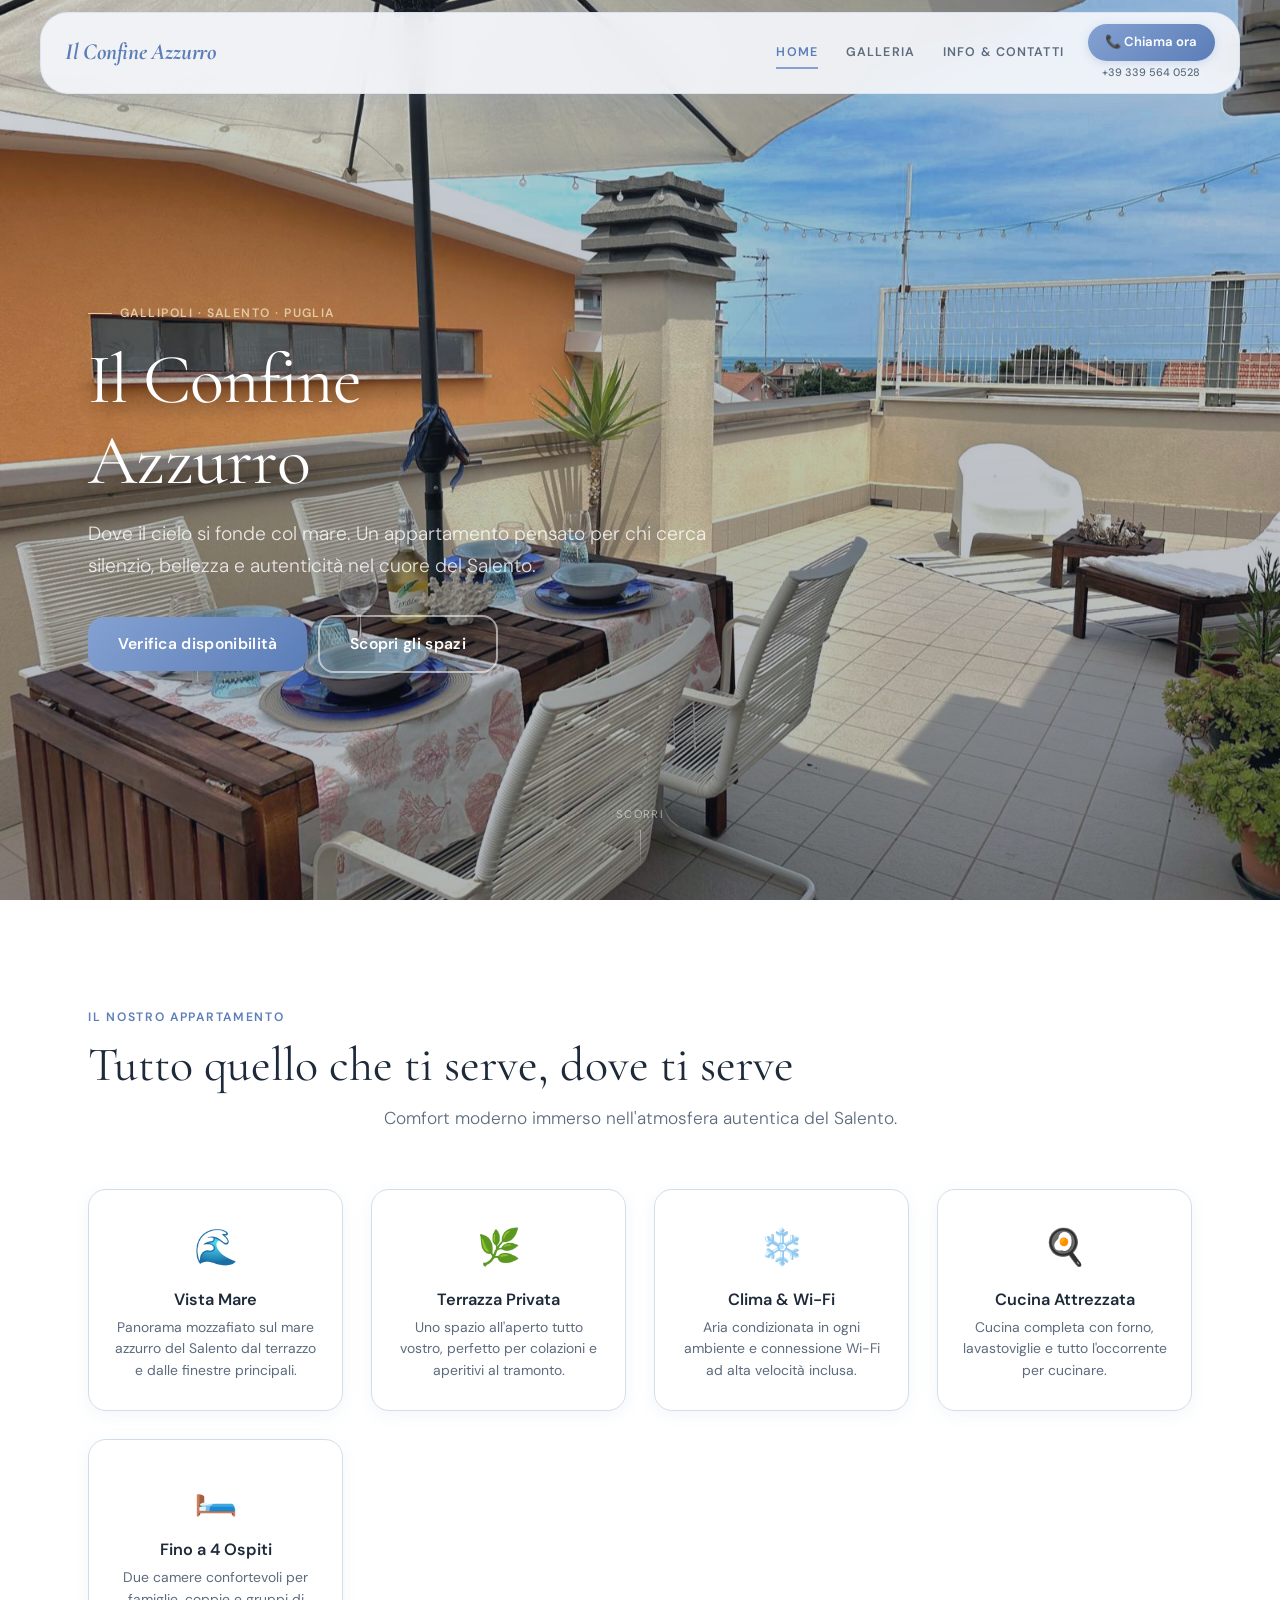
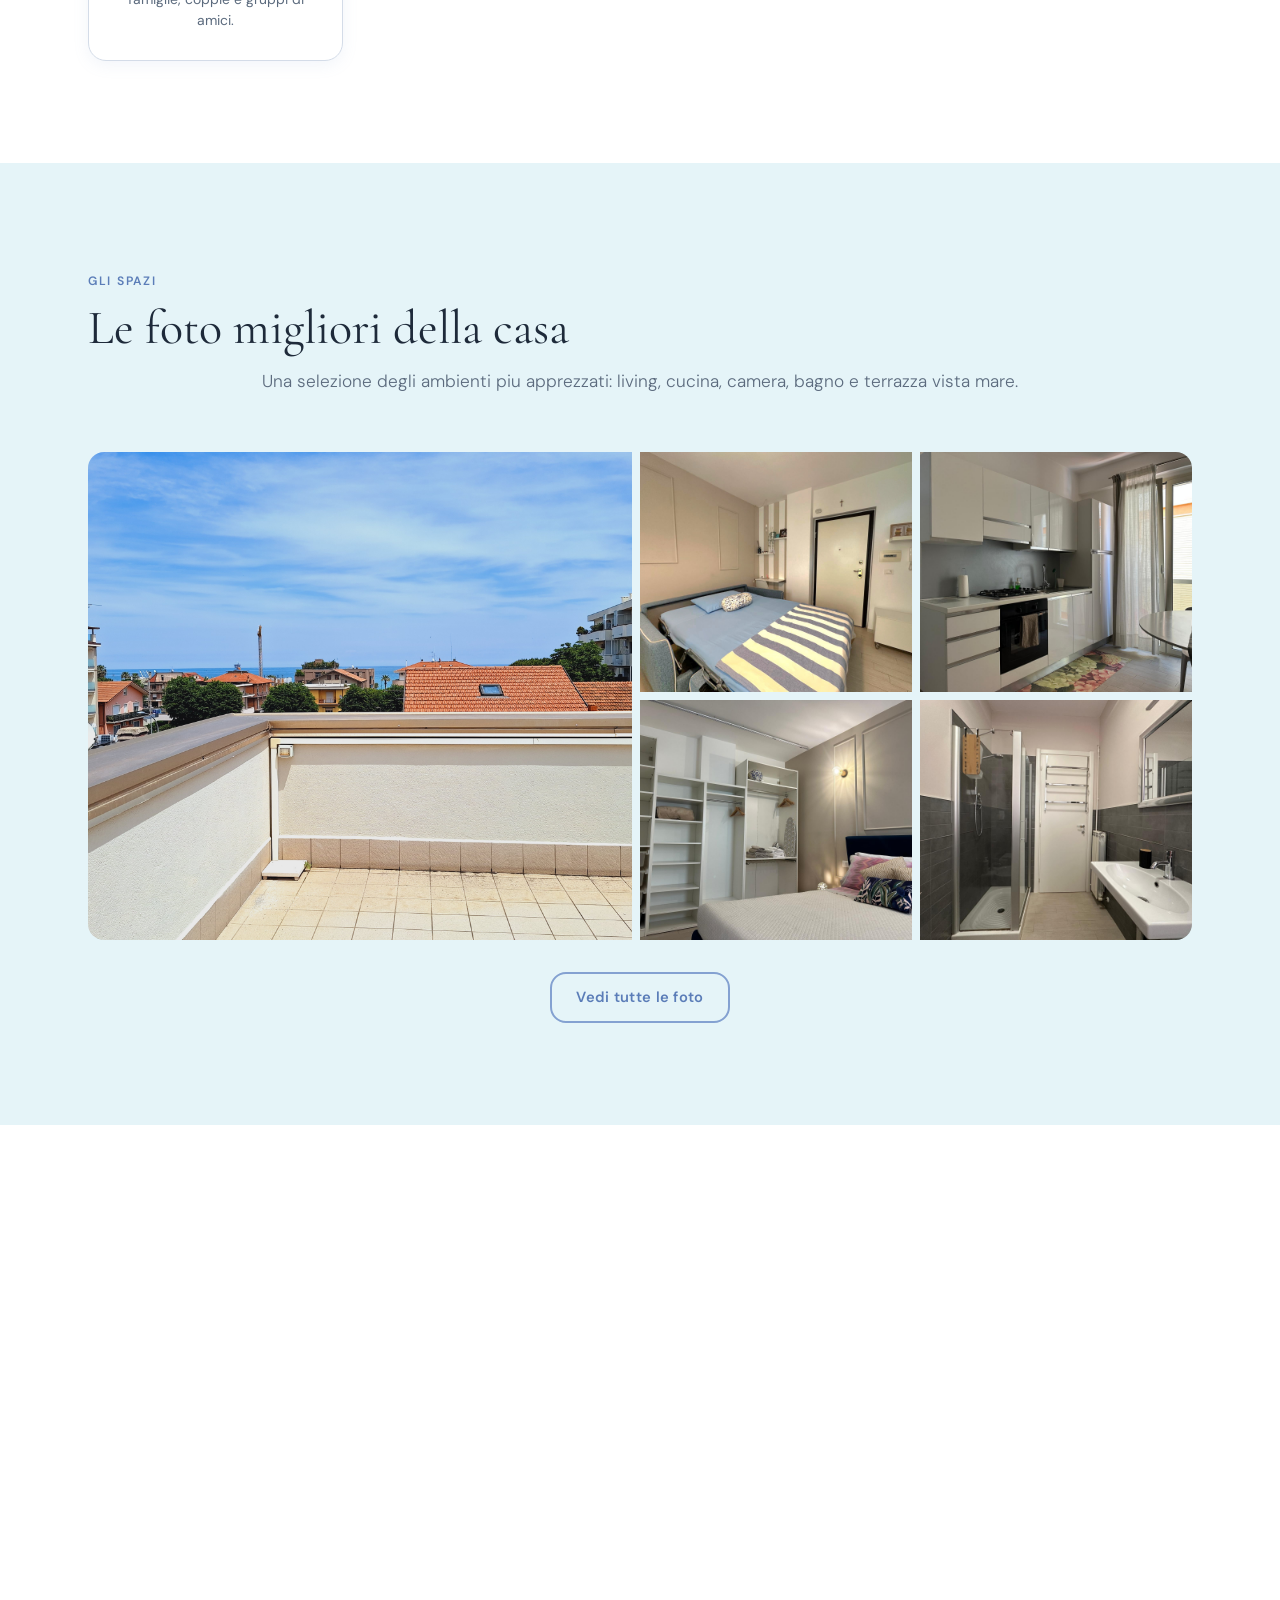
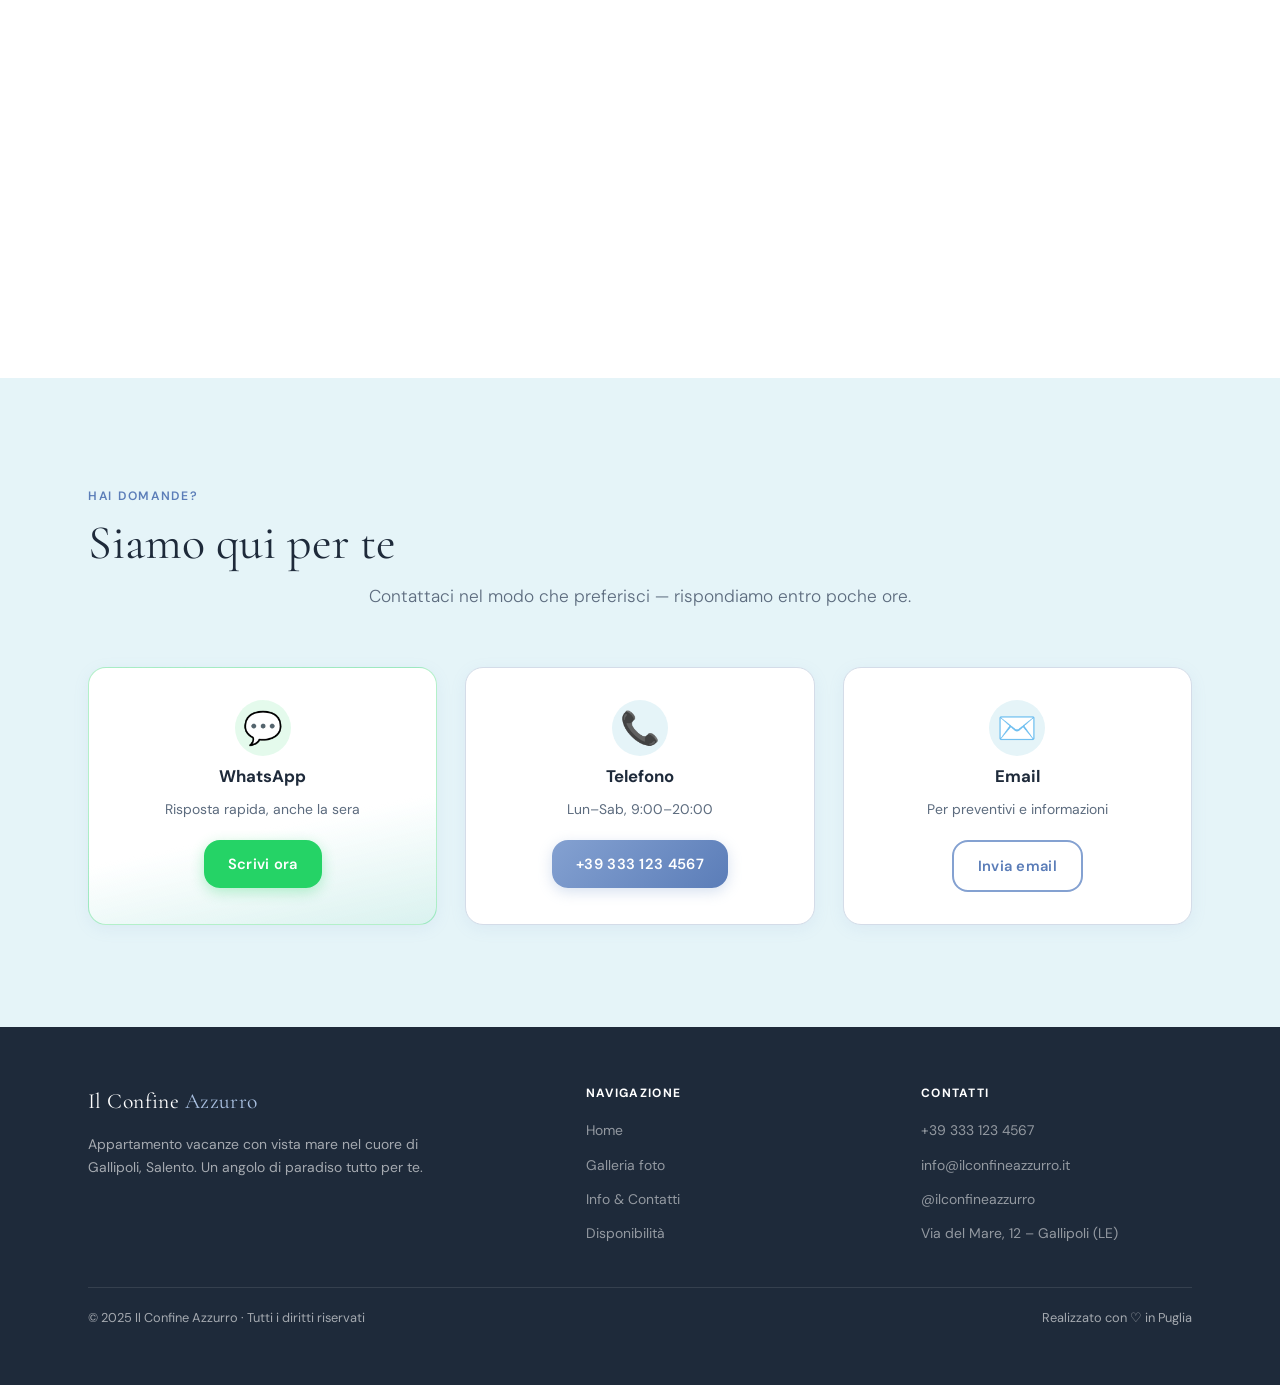
==== commit baa4cd13: "pronti" ====
--- a/index.html
+++ b/index.html
@@ -22,8 +22,8 @@
 
   <title>Il Confine Azzurro – Appartamento Vacanze Vista Mare | Gallipoli, Puglia</title>
 
-  <!-- Favicon placeholder -->
-  <link rel="icon" type="image/png" href="img/favicon.png">
+  <!-- Favicon -->
+  <link rel="icon" type="image/x-icon" href="assets/img/logo.ico">
 
   <!-- Google Fonts -->
   <link rel="preconnect" href="https://fonts.googleapis.com">
@@ -178,27 +178,22 @@
                alt="Terrazza panoramica con vista sul mare del Salento"
                loading="lazy">
           <span class="preview-overlay">Vedi la galleria completa</span>
-          <span class="preview-tag">Terrazza panoramica</span>
         </a>
         <a href="galleria.html#zona-living" class="preview-item" aria-label="Vai alla zona living in galleria">
           <img src="assets/img/divano/divano_02.jpg" alt="Zona living luminosa" loading="lazy">
-          <span class="preview-overlay"></span>
-          <span class="preview-tag">Zona living</span>
+          <span class="preview-overlay">Zona living</span>
         </a>
         <a href="galleria.html#zona-cucina" class="preview-item" aria-label="Vai alla cucina in galleria">
           <img src="assets/img/cucina/cucina.jpg" alt="Cucina attrezzata" loading="lazy">
-          <span class="preview-overlay"></span>
-          <span class="preview-tag">Cucina</span>
+          <span class="preview-overlay">Cucina</span>
         </a>
         <a href="galleria.html#zona-camera" class="preview-item" aria-label="Vai alla camera matrimoniale in galleria">
           <img src="assets/img/matrimoniale/matrimoniale_02.jpg" alt="Camera matrimoniale" loading="lazy">
-          <span class="preview-overlay"></span>
-          <span class="preview-tag">Camera matrimoniale</span>
+          <span class="preview-overlay">Camera matrimoniale</span>
         </a>
         <a href="galleria.html#zona-bagno" class="preview-item" aria-label="Vai al bagno in galleria">
           <img src="assets/img/bagno/bagno04.jpg" alt="Bagno moderno" loading="lazy">
-          <span class="preview-overlay"></span>
-          <span class="preview-tag">Bagno</span>
+          <span class="preview-overlay">Bagno</span>
         </a>
       </div>
 
@@ -248,7 +243,7 @@
 
       <div class="quick-cta">
         <a href="https://wa.me/393331234567?text=Ciao!%20Sono%20interessato%20all'appartamento%20Il%20Confine%20Azzurro."
-           class="cta-contact-card"
+           class="cta-contact-card cta-contact-card--whatsapp"
            target="_blank"
            rel="noopener noreferrer"
            aria-label="Contattaci su WhatsApp">
--- a/assets/css/style.css
+++ b/assets/css/style.css
@@ -5,20 +5,25 @@
 /* 1. CUSTOM PROPERTIES
 ------------------------------------------------------------ */
 :root {
-  /* Colors — marine apartment palette */
-  --c-primary:       #1f7a8c;
-  --c-primary-dark:  #145665;
-  --c-primary-light: #56a9ba;
+  /* Colors — new #84a1d1 based palette */
+  --c-primary:       #84a1d1;
+  --c-primary-dark:  #5b7db8;
+  --c-primary-light: #a8bfe0;
+  --c-primary-deeper:#4a6a9e;
   --c-accent:        #c8a97e;
   --c-accent-light:  #e2c9a2;
-  --c-text:          #17303a;
-  --c-text-muted:    #5c7179;
-  --c-bg:            #f7fbfc;
-  --c-bg-alt:        #eaf3f4;
-  --c-bg-dark:       #123847;
+  --c-text:          #1e2a3a;
+  --c-text-muted:    #5c6b7e;
+  --c-bg:            #f5f7fb;
+  --c-bg-alt:        #e5f4f8;
+  --c-bg-dark:       #1e2a3a;
   --c-white:         #ffffff;
-  --c-border:        #d3e1e4;
-  --c-overlay:       rgba(10, 49, 62, 0.54);
+  --c-border:        #d4dce8;
+  --c-overlay:       rgba(30, 42, 58, 0.54);
+
+  /* WhatsApp */
+  --c-whatsapp:      #25d366;
+  --c-whatsapp-hover:#1ebe5d;
 
   /* Typography */
   --ff-display: 'Mebtho Francy', 'Cormorant Garamond', Georgia, serif;
@@ -27,7 +32,7 @@
 
   /* Spacing */
   --gap:          clamp(1rem, 2.5vw, 1.75rem);
-  --section-pad:  clamp(3rem, 8vw, 6rem);
+  --section-pad:  clamp(3.5rem, 8vw, 6.5rem);
 
   /* Layout */
   --navbar-h:  68px;
@@ -35,18 +40,21 @@
   --pad-x:     clamp(1.25rem, 5vw, 3rem);
 
   /* Borders */
-  --r-sm:  4px;
-  --r-md:  8px;
+  --r-sm:  6px;
+  --r-md:  10px;
   --r-lg:  16px;
   --r-xl:  28px;
-
-  /* Shadows */
-  --sh-sm:  0 2px 8px  rgba(0,0,0,0.07);
-  --sh-md:  0 4px 20px rgba(0,0,0,0.11);
-  --sh-lg:  0 8px 40px rgba(0,0,0,0.16);
+  --r-card: 18px;
+
+  /* Shadows — soft and cohesive */
+  --sh-sm:   0 2px 10px  rgba(132,161,209,0.08);
+  --sh-md:   0 6px 24px  rgba(132,161,209,0.14);
+  --sh-lg:   0 12px 44px rgba(132,161,209,0.18);
+  --sh-card: 0 4px 16px  rgba(132,161,209,0.10);
+  --sh-card-hover: 0 10px 32px rgba(132,161,209,0.20);
 
   /* Transitions */
-  --t:      0.3s ease;
+  --t:      0.25s ease;
   --t-slow: 0.6s ease;
 }
 
@@ -70,8 +78,9 @@
 body {
   font-family: var(--ff-sans);
   color: var(--c-text);
-  background: var(--c-bg);
-  line-height: 1.65;
+  background: linear-gradient(168deg, #e8f8fd 0%, #def3fb 50%, #cfe3f5 100%);
+  background-attachment: fixed;
+  line-height: 1.7;
   -webkit-font-smoothing: antialiased;
 }
 
@@ -97,14 +106,14 @@
 h1, h2, h3, h4 {
   font-family: var(--ff-serif);
   font-weight: 400;
-  line-height: 1.2;
+  line-height: 1.15;
   color: var(--c-text);
 }
 
-h1 { font-size: clamp(2.2rem, 6vw, 4.2rem); }
-h2 { font-size: clamp(1.7rem, 4vw, 2.8rem); }
-h3 { font-size: clamp(1.2rem, 2.5vw, 1.7rem); }
-h4 { font-size: clamp(1rem, 2vw, 1.3rem); }
+h1 { font-size: clamp(2.4rem, 6vw, 4.4rem); letter-spacing: -0.01em; }
+h2 { font-size: clamp(1.9rem, 4.5vw, 3rem); }
+h3 { font-size: clamp(1.25rem, 2.5vw, 1.75rem); }
+h4 { font-size: clamp(1.05rem, 2vw, 1.35rem); }
 
 p  { max-width: 68ch; }
 
@@ -127,27 +136,29 @@
 .section--dark h3,
 .section--dark h4 { color: var(--c-white); }
 
-.section-header { margin-bottom: clamp(1.5rem, 4vw, 3rem); }
+.section-header { margin-bottom: clamp(2rem, 5vw, 3.5rem); }
 
 .section-label {
   display: inline-block;
   font-family: var(--ff-sans);
   font-size: 0.76rem;
   font-weight: 600;
-  letter-spacing: 0.13em;
+  letter-spacing: 0.14em;
   text-transform: uppercase;
-  color: var(--c-primary);
-  margin-bottom: 0.5rem;
-}
-
-.section--dark .section-label  { color: var(--c-accent-light); }
+  color: var(--c-primary-dark);
+  margin-bottom: 0.6rem;
+}
+
+.section--dark .section-label  { color: var(--c-primary-light); }
 
 .section-subtitle {
   color: var(--c-text-muted);
-  font-size: 1.05rem;
-  margin-top: 0.6rem;
+  font-size: 1.08rem;
+  font-weight: 300;
+  margin-top: 0.7rem;
   margin-inline: auto;
   text-align: center;
+  line-height: 1.65;
 }
 
 .section--dark .section-subtitle { color: rgba(255,255,255,0.62); }
@@ -181,12 +192,12 @@
   width: calc(100% - 2rem);
   max-width: var(--max-w);
   z-index: 100;
-  background: rgba(247, 251, 252, 0.9);
-  backdrop-filter: blur(14px);
-  -webkit-backdrop-filter: blur(14px);
+  background: rgba(245, 247, 251, 0.92);
+  backdrop-filter: blur(16px);
+  -webkit-backdrop-filter: blur(16px);
   border-radius: var(--r-xl);
   box-shadow: var(--sh-md);
-  border: 1px solid rgba(31, 122, 140, 0.14);
+  border: 1px solid rgba(132, 161, 209, 0.16);
   transition: transform 0.4s ease, opacity 0.4s ease;
 }
 
@@ -209,10 +220,12 @@
   font-size: 1.45rem;
   font-weight: 700;
   font-style: italic;
-  color: var(--c-primary);
+  color: var(--c-primary-dark);
   white-space: nowrap;
   letter-spacing: -0.01em;
-}
+  transition: color var(--t);
+}
+.logo:hover { color: var(--c-primary); }
 
 .nav-logo {
   font-family: var(--ff-display);
@@ -222,7 +235,7 @@
   white-space: nowrap;
   transition: color var(--t);
 }
-.nav-logo span { color: var(--c-accent-light); }
+.nav-logo span { color: var(--c-primary-light); }
 
 .nav-links {
   display: flex;
@@ -257,7 +270,7 @@
 .nav-link.nav-active::after { width: 100%; }
 
 .nav-link:hover,
-.nav-link.nav-active { color: var(--c-primary); }
+.nav-link.nav-active { color: var(--c-primary-dark); }
 
 .call-wrapper {
   display: flex;
@@ -276,13 +289,13 @@
   font-weight: 600;
   white-space: nowrap;
   color: var(--c-white);
-  background: linear-gradient(135deg, var(--c-primary-light), var(--c-primary));
-  box-shadow: 0 2px 10px rgba(31,122,140,0.28);
+  background: linear-gradient(135deg, var(--c-primary), var(--c-primary-dark));
+  box-shadow: 0 2px 10px rgba(132,161,209,0.32);
   transition: transform 0.2s, box-shadow 0.2s;
 }
 .btn-call:hover {
   transform: translateY(-2px);
-  box-shadow: 0 4px 16px rgba(31,122,140,0.38);
+  box-shadow: 0 4px 16px rgba(132,161,209,0.42);
 }
 
 .call-number {
@@ -298,7 +311,9 @@
   font-size: 1.5rem;
   color: var(--c-text);
   cursor: pointer;
-}
+  transition: color var(--t);
+}
+.nav-toggle:hover { color: var(--c-primary); }
 
 .nav-call-mobile { display: none; }
 
@@ -312,7 +327,7 @@
   font-family: var(--ff-sans);
   font-size: 0.92rem;
   font-weight: 600;
-  padding: 0.65rem 1.45rem;
+  padding: 0.7rem 1.5rem;
   border-radius: var(--r-lg);
   transition: all var(--t);
   cursor: pointer;
@@ -322,19 +337,19 @@
 }
 
 .btn-primary {
-  background: var(--c-primary);
-  color: var(--c-white);
-  box-shadow: 0 4px 14px rgba(31,122,140,0.28);
+  background: linear-gradient(135deg, var(--c-primary), var(--c-primary-dark));
+  color: var(--c-white);
+  box-shadow: 0 4px 14px rgba(132,161,209,0.32);
 }
 .btn-primary:hover {
-  background: var(--c-primary-dark);
+  background: linear-gradient(135deg, var(--c-primary-dark), var(--c-primary-deeper));
   transform: translateY(-2px);
-  box-shadow: 0 6px 20px rgba(31,122,140,0.36);
+  box-shadow: 0 6px 22px rgba(132,161,209,0.40);
 }
 
 .btn-outline {
   background: transparent;
-  color: var(--c-primary);
+  color: var(--c-primary-dark);
   border: 2px solid var(--c-primary);
 }
 .btn-outline:hover {
@@ -354,12 +369,12 @@
 }
 
 .btn-whatsapp {
-  background: #25d366;
+  background: var(--c-whatsapp);
   color: var(--c-white);
   box-shadow: 0 4px 14px rgba(37,211,102,0.32);
 }
 .btn-whatsapp:hover {
-  background: #1ebe5d;
+  background: var(--c-whatsapp-hover);
   transform: translateY(-2px);
   box-shadow: 0 6px 20px rgba(37,211,102,0.42);
 }
@@ -374,7 +389,7 @@
   transform: translateY(-2px);
 }
 
-.btn-lg { font-size: 0.98rem; padding: 0.82rem 1.75rem; }
+.btn-lg { font-size: 0.98rem; padding: 0.85rem 1.85rem; }
 
 .btn-group {
   display: flex;
@@ -409,12 +424,9 @@
 .hero-overlay {
   position: absolute;
   inset: 0;
-  background: linear-gradient(
-    135deg,
-    rgba(9,36,46,0.8) 0%,
-    rgba(18,56,71,0.42) 58%,
-    rgba(31,122,140,0.24) 100%
-  );
+  background:
+    linear-gradient(180deg, rgba(20, 32, 48, 0.18) 0%, rgba(20, 32, 48, 0.34) 100%),
+    radial-gradient(120% 90% at 50% 15%, rgba(132,161,209,0.12) 0%, rgba(132,161,209,0) 65%);
 }
 
 .hero-content {
@@ -492,32 +504,37 @@
 ------------------------------------------------------------ */
 .features-grid {
   display: grid;
-  grid-template-columns: repeat(auto-fill, minmax(190px, 1fr));
+  grid-template-columns: repeat(auto-fill, minmax(200px, 1fr));
   gap: var(--gap);
 }
 
 .feature-card {
   background: var(--c-white);
   border: 1px solid var(--c-border);
-  border-radius: var(--r-lg);
-  padding: 1.5rem 1.25rem;
+  border-radius: var(--r-card);
+  padding: 1.75rem 1.35rem;
   text-align: center;
   transition: box-shadow var(--t), transform var(--t);
-}
-.feature-card:hover { box-shadow: var(--sh-md); transform: translateY(-3px); }
-
-.feature-icon { font-size: 2rem; margin-bottom: 0.7rem; display: block; }
+  box-shadow: var(--sh-card);
+}
+.feature-card:hover {
+  box-shadow: var(--sh-card-hover);
+  transform: translateY(-4px);
+}
+
+.feature-icon { font-size: 2.2rem; margin-bottom: 0.85rem; display: block; }
 
 .feature-card h3 {
-  font-size: 1rem;
+  font-size: 1.02rem;
   font-family: var(--ff-sans);
   font-weight: 600;
-  margin-bottom: 0.4rem;
+  margin-bottom: 0.45rem;
 }
 .feature-card p {
-  font-size: 0.86rem;
+  font-size: 0.87rem;
   color: var(--c-text-muted);
   max-width: none;
+  line-height: 1.55;
 }
 
 /* 11. PREVIEW GALLERY (index)
@@ -525,8 +542,8 @@
 .preview-grid {
   display: grid;
   grid-template-columns: 2fr 1fr 1fr;
-  grid-template-rows: 230px 230px;
-  gap: 6px;
+  grid-template-rows: 240px 240px;
+  gap: 8px;
   border-radius: var(--r-lg);
   overflow: hidden;
 }
@@ -536,6 +553,7 @@
   position: relative;
   display: block;
   background: var(--c-bg-alt);
+  transition: transform var(--t);
 }
 .preview-item img {
   width: 100%;
@@ -565,7 +583,7 @@
 .preview-item:hover .preview-overlay { opacity: 1; }
 
 .preview-cta {
-  margin-top: 1.5rem;
+  margin-top: 2rem;
   text-align: center;
 }
 
@@ -574,9 +592,9 @@
 .calendar-wrap {
   background: var(--c-white);
   border: 1px solid var(--c-border);
-  border-radius: var(--r-lg);
+  border-radius: var(--r-card);
   overflow: hidden;
-  box-shadow: var(--sh-sm);
+  box-shadow: var(--sh-card);
 }
 .calendar-wrap iframe { width: 100%; height: 460px; border: none; }
 
@@ -584,50 +602,76 @@
 ------------------------------------------------------------ */
 .quick-cta {
   display: grid;
-  grid-template-columns: repeat(auto-fit, minmax(215px, 1fr));
+  grid-template-columns: repeat(auto-fit, minmax(230px, 1fr));
   gap: var(--gap);
 }
 
 .cta-contact-card {
   background: var(--c-white);
   border: 1px solid var(--c-border);
-  border-radius: var(--r-lg);
-  padding: 1.75rem 1.5rem;
+  border-radius: var(--r-card);
+  padding: 2rem 1.5rem;
   display: flex;
   flex-direction: column;
   align-items: center;
   text-align: center;
-  gap: 0.6rem;
-  transition: box-shadow var(--t), transform var(--t);
+  gap: 0.7rem;
+  transition: box-shadow var(--t), transform var(--t), border-color var(--t);
   color: var(--c-text);
-}
-.cta-contact-card:hover { box-shadow: var(--sh-md); transform: translateY(-3px); }
-
-.cta-contact-card .card-icon { font-size: 2rem; line-height: 1; }
+  box-shadow: var(--sh-card);
+}
+.cta-contact-card:hover {
+  box-shadow: var(--sh-card-hover);
+  transform: translateY(-4px);
+}
+
+.cta-contact-card .card-icon {
+  font-size: 2rem;
+  line-height: 1;
+  width: 56px;
+  height: 56px;
+  display: flex;
+  align-items: center;
+  justify-content: center;
+  border-radius: 50%;
+  background: var(--c-bg-alt);
+}
+
 .cta-contact-card h4 {
   font-family: var(--ff-sans);
-  font-weight: 600;
-  font-size: 1rem;
+  font-weight: 700;
+  font-size: 1.05rem;
 }
 .cta-contact-card p {
-  font-size: 0.86rem;
+  font-size: 0.87rem;
   color: var(--c-text-muted);
   max-width: none;
 }
 
 .cta-contact-card .btn {
-  margin-top: 0.4rem;
+  margin-top: 0.5rem;
   pointer-events: none;
 }
 
+.cta-contact-card--whatsapp {
+  border-color: rgba(37,211,102,0.35);
+  background: linear-gradient(168deg, var(--c-white) 60%, rgba(37,211,102,0.06) 100%);
+}
+.cta-contact-card--whatsapp:hover {
+  border-color: rgba(37,211,102,0.55);
+}
+.cta-contact-card--whatsapp .card-icon {
+  background: rgba(37,211,102,0.12);
+}
+
 /* 14. PAGE HEADER (galleria / info)
 ------------------------------------------------------------ */
 .page-header {
-  padding: 7.5rem 1.5rem 4rem;
+  padding: 8rem 1.5rem 4.5rem;
   text-align: center;
   background:
-    radial-gradient(120% 95% at 15% 10%, rgba(226,201,162,0.24) 0%, rgba(226,201,162,0) 55%),
-    linear-gradient(135deg, #0e3340 0%, #145665 45%, #56a9ba 100%);
+    radial-gradient(120% 95% at 15% 10%, rgba(226,201,162,0.18) 0%, rgba(226,201,162,0) 55%),
+    linear-gradient(135deg, #3a5a8a 0%, #5b7db8 40%, #84a1d1 75%, #a8bfe0 100%);
   color: #fff;
   position: relative;
   overflow: hidden;
@@ -636,11 +680,11 @@
 .page-header::after {
   content: '';
   position: absolute;
-  bottom: -1px;
+  bottom: -2px;
   left: 0;
   right: 0;
   height: 56px;
-  background: var(--c-bg);
+  background: #def3fb;
   clip-path: ellipse(55% 100% at 50% 100%);
 }
 
@@ -648,20 +692,26 @@
   color: var(--c-white);
   font-family: var(--ff-display);
   font-style: italic;
-  font-size: clamp(2.15rem, 5.2vw, 3rem);
+  font-size: clamp(2.3rem, 5.2vw, 3.2rem);
   font-weight: 400;
-  margin-bottom: 0.6rem;
-  text-shadow: 0 10px 24px rgba(0,0,0,0.18);
+  margin-bottom: 0.7rem;
+  text-shadow: 0 10px 24px rgba(0,0,0,0.15);
   position: relative;
   z-index: 1;
 }
 
 .page-header p,
 .page-header .section-subtitle {
-  color: rgba(255,255,255,0.86);
-  font-size: clamp(1rem, 2.4vw, 1.1rem);
+  color: rgba(255,255,255,0.88);
+  font-size: clamp(1rem, 2.4vw, 1.12rem);
   font-weight: 300;
   opacity: 0.92;
+  position: relative;
+  z-index: 1;
+}
+
+.page-header .section-label {
+  color: rgba(255,255,255,0.75);
   position: relative;
   z-index: 1;
 }
@@ -731,18 +781,18 @@
 .gallery-item {
   position: relative;
   overflow: hidden;
-  border-radius: 14px;
-  border: 1px solid rgba(19, 63, 76, 0.1);
-  box-shadow: 0 10px 28px rgba(16, 47, 60, 0.09);
+  border-radius: var(--r-card);
+  border: 1px solid rgba(132,161,209,0.12);
+  box-shadow: var(--sh-card);
   background: var(--c-white);
   cursor: pointer;
   aspect-ratio: 4 / 3;
-  transition: transform var(--t), box-shadow var(--t), opacity 0.2s ease;
+  transition: transform var(--t), box-shadow var(--t);
 }
 
 .gallery-item:hover {
-  transform: translateY(-3px);
-  box-shadow: 0 18px 38px rgba(16, 47, 60, 0.14);
+  transform: translateY(-4px);
+  box-shadow: var(--sh-card-hover);
 }
 
 .gallery-item img {
@@ -757,7 +807,7 @@
 .gallery-item-overlay {
   position: absolute;
   inset: 0;
-  background: linear-gradient(to top, rgba(9, 36, 46, 0.78) 0%, transparent 62%);
+  background: linear-gradient(to top, rgba(30,42,58,0.78) 0%, transparent 62%);
   opacity: 0;
   transition: opacity var(--t);
   display: flex;
@@ -886,7 +936,7 @@
 /* 17. MAP
 ------------------------------------------------------------ */
 .map-wrap {
-  border-radius: var(--r-lg);
+  border-radius: var(--r-card);
   overflow: hidden;
   box-shadow: var(--sh-md);
   border: 1px solid var(--c-border);
@@ -897,7 +947,7 @@
   display: grid;
   grid-template-columns: minmax(0, 1.55fr) minmax(260px, 1fr);
   gap: var(--gap);
-  align-items: center;
+  align-items: start;
 }
 
 .map-note {
@@ -907,18 +957,19 @@
 }
 
 .map-note a {
-  color: var(--c-primary);
+  color: var(--c-primary-dark);
   font-weight: 600;
-}
-
-.map-note a:hover { color: var(--c-primary-dark); }
+  transition: color var(--t);
+}
+
+.map-note a:hover { color: var(--c-primary); }
 
 .posizione-layout .instagram-flash {
   background: var(--c-white);
   border: 1px solid var(--c-border);
-  border-radius: var(--r-lg);
-  padding: 1rem;
-  box-shadow: var(--sh-sm);
+  border-radius: var(--r-card);
+  padding: 1.2rem;
+  box-shadow: var(--sh-card);
   backdrop-filter: none;
   -webkit-backdrop-filter: none;
 }
@@ -936,6 +987,12 @@
 .posizione-layout .flash-item {
   background: var(--c-bg-alt);
   border: 1px solid var(--c-border);
+  border-radius: var(--r-md);
+  transition: transform var(--t), box-shadow var(--t);
+}
+.posizione-layout .flash-item:hover {
+  transform: translateY(-2px);
+  box-shadow: var(--sh-sm);
 }
 
 .posizione-layout .flash-item strong { color: var(--c-text); }
@@ -946,48 +1003,109 @@
 ------------------------------------------------------------ */
 .contacts-grid {
   display: grid;
-  grid-template-columns: repeat(auto-fit, minmax(215px, 1fr));
+  grid-template-columns: repeat(auto-fit, minmax(250px, 1fr));
   gap: var(--gap);
 }
 
 .contact-card {
   display: flex;
-  align-items: flex-start;
-  gap: 1rem;
+  flex-direction: column;
+  align-items: center;
+  text-align: center;
+  gap: 0.6rem;
   background: var(--c-white);
   border: 1px solid var(--c-border);
-  border-radius: var(--r-lg);
-  padding: 1.5rem;
-  transition: box-shadow var(--t), transform var(--t);
+  border-radius: var(--r-card);
+  padding: 2rem 1.5rem;
+  transition: box-shadow var(--t), transform var(--t), border-color var(--t);
   color: var(--c-text);
-}
-.contact-card:is(a):hover { box-shadow: var(--sh-md); transform: translateY(-2px); }
+  box-shadow: var(--sh-card);
+  cursor: pointer;
+}
+.contact-card:hover {
+  box-shadow: var(--sh-card-hover);
+  transform: translateY(-4px);
+}
 
 .contact-card-icon {
   font-size: 1.6rem;
   flex-shrink: 0;
-  line-height: 1;
-  margin-top: 0.1em;
-}
+  width: 60px;
+  height: 60px;
+  display: flex;
+  align-items: center;
+  justify-content: center;
+  border-radius: 50%;
+  background: var(--c-bg-alt);
+  margin-bottom: 0.3rem;
+}
+
+.contact-card-body { text-align: center; }
 
 .contact-card-body h4 {
   font-family: var(--ff-sans);
-  font-size: 0.75rem;
+  font-size: 0.72rem;
+  font-weight: 700;
+  text-transform: uppercase;
+  letter-spacing: 0.1em;
+  color: var(--c-text-muted);
+  margin-bottom: 0.35rem;
+}
+.contact-card-body strong {
+  font-size: 1.06rem;
   font-weight: 600;
+  display: block;
+  margin-bottom: 0.2rem;
+  color: var(--c-text);
+}
+.contact-card-body span {
+  font-size: 0.84rem;
+  color: var(--c-text-muted);
+  line-height: 1.45;
+}
+
+.contact-card-body .contact-hint {
+  display: block;
+  margin-top: 0.6rem;
+  font-size: 0.78rem;
+  font-weight: 600;
+  color: var(--c-primary-dark);
+  letter-spacing: 0.02em;
+  transition: color var(--t);
+}
+.contact-card:hover .contact-hint { color: var(--c-primary); }
+
+.contact-card--whatsapp {
+  border-color: rgba(37,211,102,0.35);
+  background: linear-gradient(168deg, var(--c-white) 50%, rgba(37,211,102,0.06) 100%);
+  position: relative;
+}
+.contact-card--whatsapp::before {
+  content: 'Consigliato';
+  position: absolute;
+  top: -1px;
+  left: 50%;
+  transform: translateX(-50%);
+  background: var(--c-whatsapp);
+  color: white;
+  font-size: 0.64rem;
+  font-weight: 700;
+  letter-spacing: 0.08em;
   text-transform: uppercase;
-  letter-spacing: 0.08em;
-  color: var(--c-text-muted);
-  margin-bottom: 0.25rem;
-}
-.contact-card-body strong {
-  font-size: 1.02rem;
-  font-weight: 500;
-  display: block;
-  margin-bottom: 0.15rem;
-}
-.contact-card-body span {
-  font-size: 0.83rem;
-  color: var(--c-text-muted);
+  padding: 0.25rem 0.9rem;
+  border-radius: 0 0 var(--r-md) var(--r-md);
+}
+.contact-card--whatsapp:hover {
+  border-color: rgba(37,211,102,0.55);
+}
+.contact-card--whatsapp .contact-card-icon {
+  background: rgba(37,211,102,0.12);
+}
+.contact-card--whatsapp .contact-hint {
+  color: var(--c-whatsapp-hover);
+}
+.contact-card--whatsapp:hover .contact-hint {
+  color: var(--c-whatsapp);
 }
 
 /* 19. CHI SIAMO
@@ -995,17 +1113,37 @@
 .chi-siamo-grid {
   display: grid;
   grid-template-columns: 1fr 1fr;
-  gap: clamp(2rem, 5vw, 4.5rem);
+  gap: clamp(2.5rem, 6vw, 5rem);
   align-items: center;
 }
 
 .chi-siamo-text p {
   color: var(--c-text-muted);
-  margin-bottom: 1rem;
-  font-size: 1.02rem;
-}
-
-.chi-siamo-actions { margin-top: 1.5rem; }
+  margin-bottom: 1.1rem;
+  font-size: 1.04rem;
+  line-height: 1.72;
+}
+
+.chi-siamo-actions { margin-top: 1.8rem; }
+
+.chi-siamo-img {
+  border-radius: var(--r-card);
+  overflow: hidden;
+  box-shadow: var(--sh-lg);
+  border: 1px solid var(--c-border);
+}
+
+.chi-siamo-img img {
+  width: 100%;
+  height: 100%;
+  object-fit: cover;
+  transition: transform 0.55s ease;
+  aspect-ratio: 4 / 3;
+}
+
+.chi-siamo-img:hover img {
+  transform: scale(1.03);
+}
 
 /* 20. INSTAGRAM CTA
 ------------------------------------------------------------ */
@@ -1014,9 +1152,9 @@
   overflow: hidden;
   padding-block: var(--section-pad);
   background:
-    radial-gradient(120% 120% at 0% 0%, rgba(226,201,162,0.22) 0%, rgba(226,201,162,0) 45%),
-    radial-gradient(100% 100% at 100% 100%, rgba(86,169,186,0.22) 0%, rgba(86,169,186,0) 52%),
-    linear-gradient(130deg, #123847 0%, #1f7a8c 48%, #c8a97e 100%);
+    radial-gradient(120% 120% at 0% 0%, rgba(226,201,162,0.18) 0%, rgba(226,201,162,0) 45%),
+    radial-gradient(100% 100% at 100% 100%, rgba(132,161,209,0.22) 0%, rgba(132,161,209,0) 52%),
+    linear-gradient(130deg, #1e2a3a 0%, #3a5a8a 40%, #84a1d1 80%, #c8a97e 100%);
   color: var(--c-white);
 }
 
@@ -1034,7 +1172,7 @@
   height: 280px;
   top: -90px;
   left: -70px;
-  background: rgba(255,255,255,0.12);
+  background: rgba(255,255,255,0.10);
 }
 
 .instagram-cta::after {
@@ -1042,7 +1180,7 @@
   height: 220px;
   right: -60px;
   bottom: -75px;
-  background: rgba(255,255,255,0.10);
+  background: rgba(255,255,255,0.08);
 }
 
 .instagram-cta .container {
@@ -1052,9 +1190,9 @@
 
 .instagram-cta-inner {
   display: grid;
-  grid-template-columns: 1.15fr 1fr;
+  grid-template-columns: 1fr;
   gap: clamp(1.2rem, 3vw, 2rem);
-  align-items: center;
+  text-align: center;
 }
 
 .instagram-main .section-label {
@@ -1069,11 +1207,11 @@
 
 .instagram-cta p {
   color: rgba(255,255,255,0.85);
-  margin: 0 0 1.4rem;
+  margin: 0 auto 1.4rem;
   font-size: 1.05rem;
 }
 
-.instagram-actions { align-items: center; }
+.instagram-actions { align-items: center; justify-content: center; }
 
 .instagram-cta .btn-instagram {
   background: var(--c-white);
@@ -1088,7 +1226,7 @@
   padding: clamp(1rem, 2.6vw, 1.4rem);
   backdrop-filter: blur(5px);
   -webkit-backdrop-filter: blur(5px);
-  box-shadow: 0 20px 38px rgba(61,16,51,0.22);
+  box-shadow: 0 20px 38px rgba(30,42,58,0.22);
 }
 
 .instagram-flash h3 {
@@ -1114,6 +1252,11 @@
   border-radius: var(--r-md);
   background: rgba(255,255,255,0.18);
   border: 1px solid rgba(255,255,255,0.24);
+  transition: transform var(--t), background var(--t);
+}
+.flash-item:hover {
+  transform: translateY(-2px);
+  background: rgba(255,255,255,0.24);
 }
 
 .flash-icon {
@@ -1174,7 +1317,7 @@
   color: rgba(255,255,255,0.52);
   transition: color var(--t);
 }
-.footer-col a:hover { color: var(--c-accent-light); }
+.footer-col a:hover { color: var(--c-primary-light); }
 
 .footer-bottom {
   margin-top: 2.5rem;
@@ -1188,20 +1331,8 @@
   font-size: 0.80rem;
 }
 
-/* 22. NOTICE (placeholder text)
------------------------------------------------------------- */
-.notice {
-  background: #fff8e1;
-  border: 1px solid #ffe082;
-  border-radius: var(--r-md);
-  padding: 0.75rem 1rem;
-  font-size: 0.83rem;
-  color: #7a6200;
-  margin-top: 1rem;
-}
-
 /* ==========================================================
-   MEDIA QUERIES
+   MEDIA QUERIES — Mobile-first adjustments
    ========================================================== */
 
 /* — 900 px — */
@@ -1215,23 +1346,12 @@
   }
   .footer-brand { grid-column: 1 / -1; }
 
-  .instagram-cta-inner {
+  .chi-siamo-grid {
     grid-template-columns: 1fr;
   }
 
-  .instagram-main {
-    text-align: center;
-  }
-
-  .instagram-main p {
-    margin-inline: auto;
-  }
-
-  .instagram-actions {
-    justify-content: center;
-  }
-
-  .chi-siamo-grid { grid-template-columns: 1fr; }
+  .chi-siamo-img { order: -1; }
+
   .gallery-grid--hero {
     grid-template-columns: repeat(2, minmax(0, 1fr));
     grid-template-rows: auto;
@@ -1263,7 +1383,7 @@
 /* — 700 px — */
 @media (max-width: 700px) {
   .quick-cta      { grid-template-columns: 1fr 1fr; }
-  .contacts-grid  { grid-template-columns: 1fr; }
+  .contacts-grid  { grid-template-columns: 1fr 1fr; }
 }
 
 /* — 640 px — mobile principale — */
@@ -1305,7 +1425,7 @@
   .nav-call-mobile { display: block !important; }
   .nav-call-mobile a {
     color: #fff !important;
-    background: linear-gradient(135deg, var(--c-primary-light), var(--c-primary));
+    background: linear-gradient(135deg, var(--c-primary), var(--c-primary-dark));
     font-weight: 600;
     font-size: 0.88rem;
     padding: 0.7rem 1.25rem;
@@ -1315,14 +1435,11 @@
     text-align: center;
   }
 
-  /* Hero */
   .hero-content { padding-block: 2.5rem 5rem; }
 
-  /* Buttons */
   .btn-group { flex-direction: column; align-items: stretch; }
   .btn-group .btn { justify-content: center; }
 
-  /* Preview */
   .preview-grid { grid-template-columns: 1fr; grid-template-rows: auto; }
   .preview-item { aspect-ratio: 16/9; }
   .preview-hero { grid-row: auto; }
@@ -1344,16 +1461,16 @@
     grid-row: auto;
   }
 
-  /* Quick CTA */
   .quick-cta { grid-template-columns: 1fr; }
-
-  /* Lightbox */
+  .contacts-grid { grid-template-columns: 1fr; }
+
   #lightbox-prev { left: 0.4rem; }
   #lightbox-next { right: 0.4rem; }
 
-  /* Footer */
   .footer-inner   { grid-template-columns: 1fr; gap: 1.5rem; }
   .footer-bottom  { flex-direction: column; text-align: center; }
+
+  .chi-siamo-img img { aspect-ratio: 16/10; }
 }
 
 /* — 480 px — */
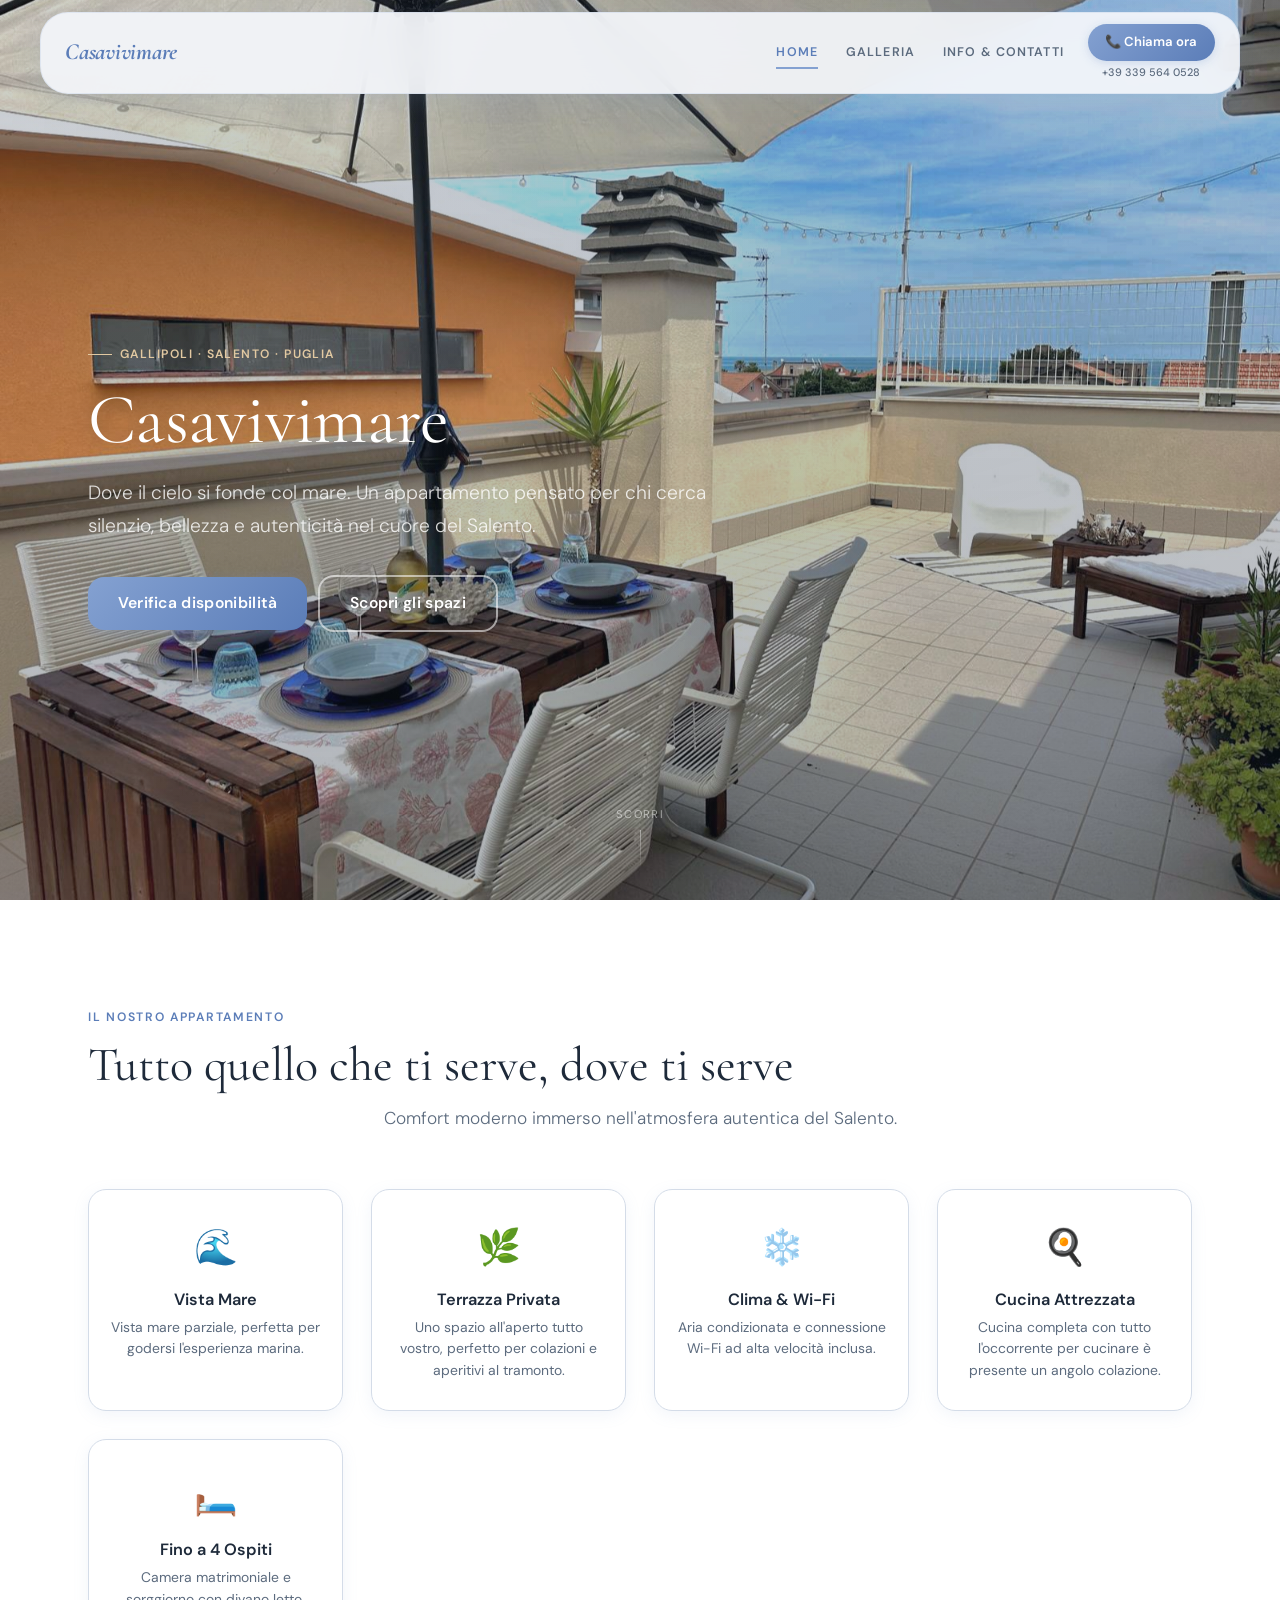
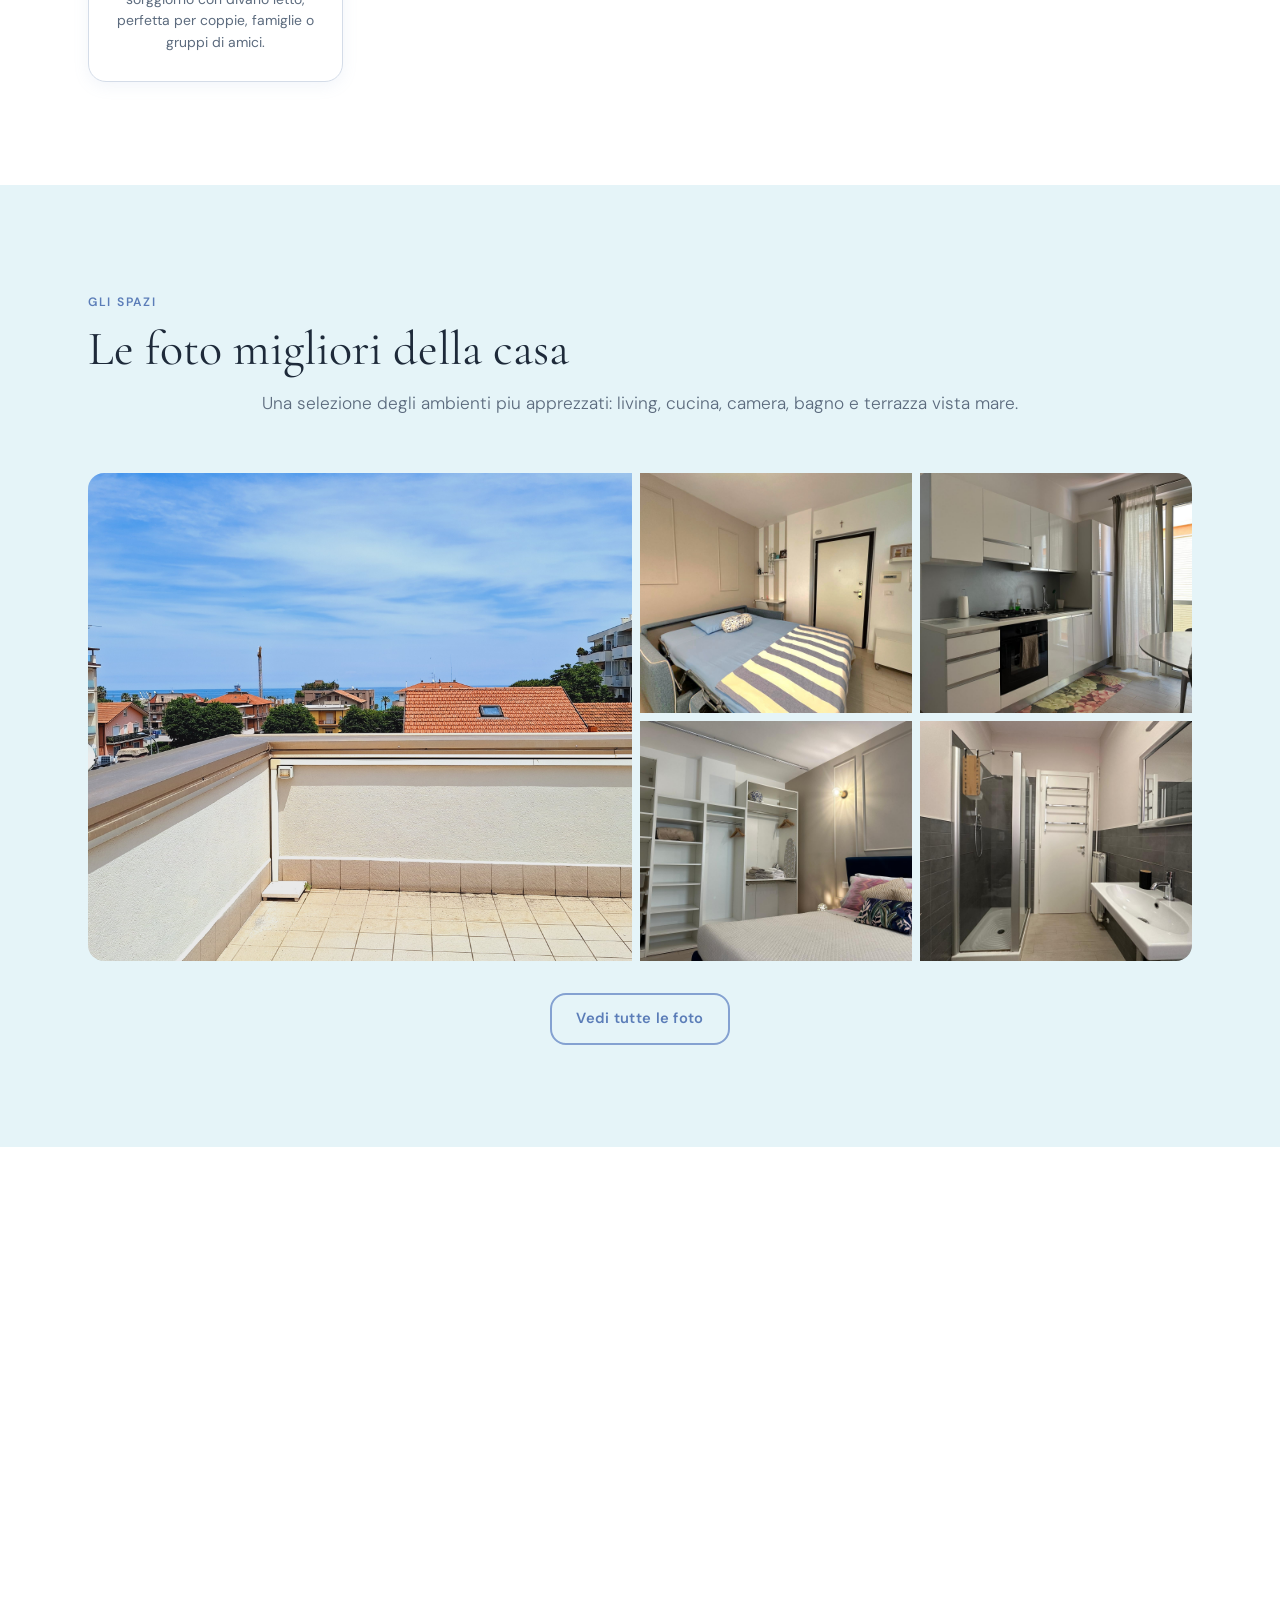
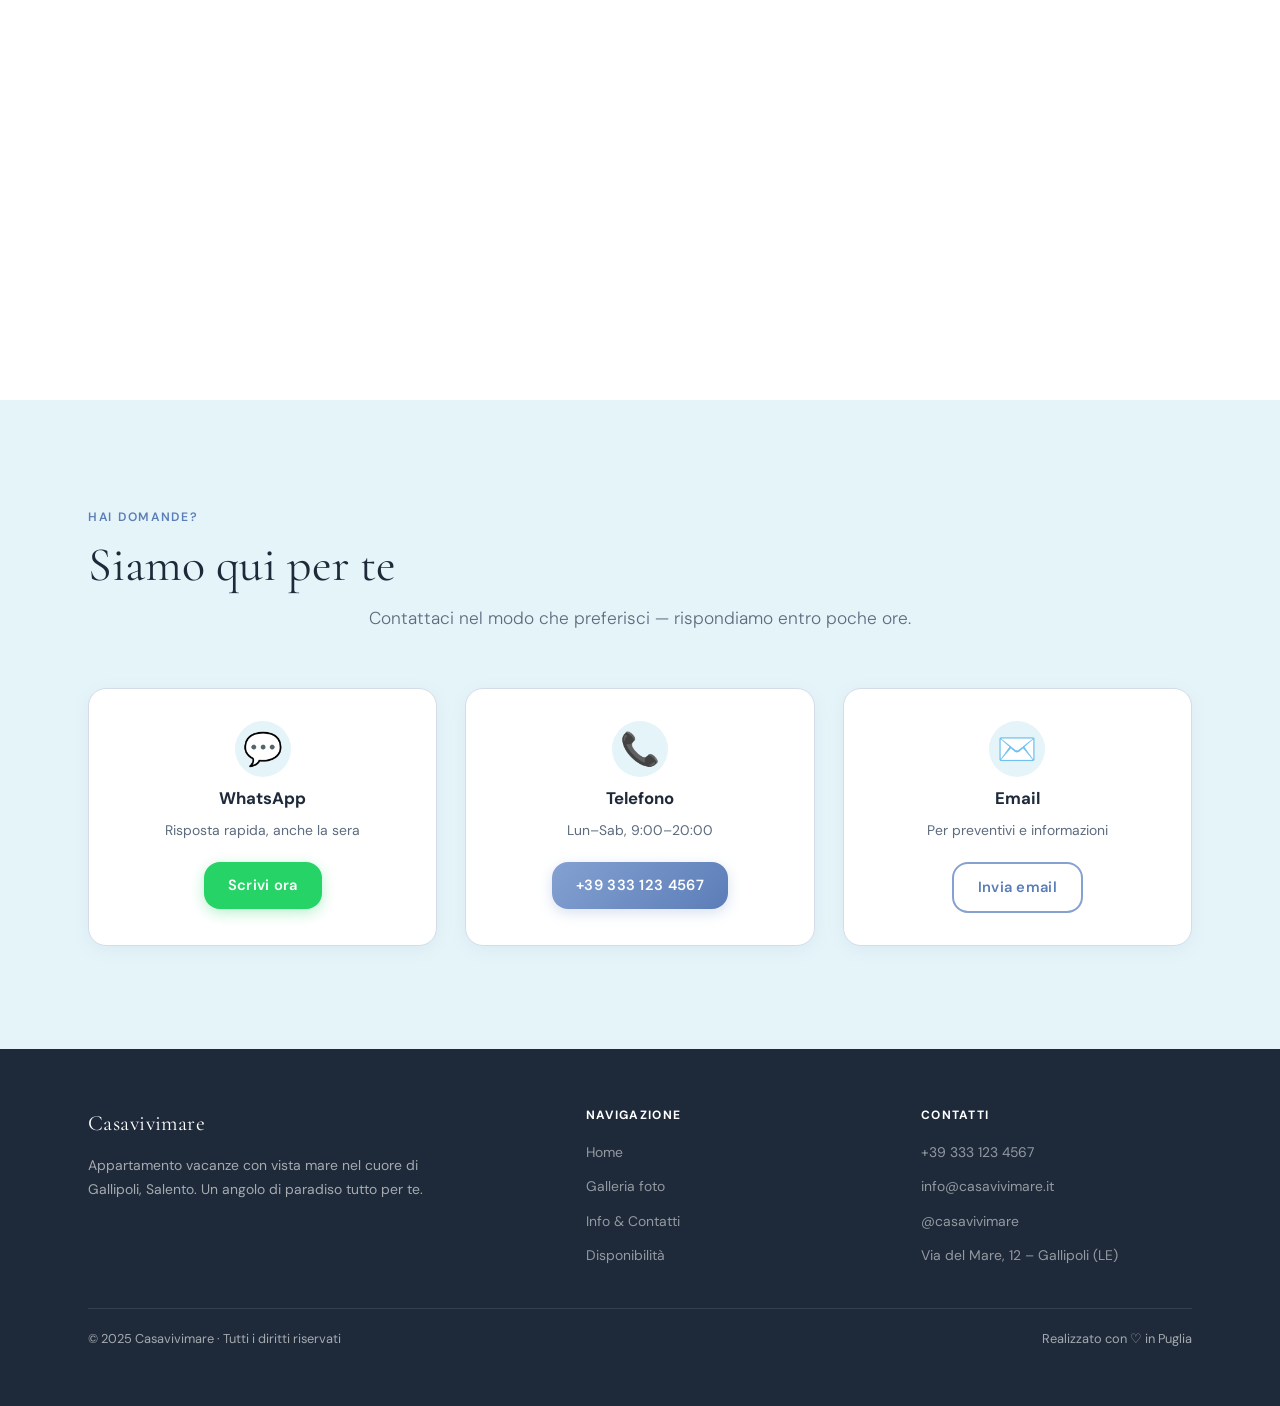
==== commit 9be38a6a: "card" ====
--- a/index.html
+++ b/index.html
@@ -3,24 +3,24 @@
 <head>
   <meta charset="UTF-8">
   <meta name="viewport" content="width=device-width, initial-scale=1.0">
-  <meta name="description" content="Il Confine Azzurro – appartamento vacanze con vista mare a Gallipoli, Puglia. Terrazza privata, cucina attrezzata, A/C, Wi-Fi. Fino a 4 ospiti. Prenota ora.">
+  <meta name="description" content="Casavivimare – appartamento vacanze con vista mare a Gallipoli, Puglia. Terrazza privata, cucina attrezzata, A/C, Wi-Fi. Fino a 4 ospiti. Prenota ora.">
 
   <!-- Open Graph -->
   <meta property="og:type"        content="website">
   <meta property="og:locale"      content="it_IT">
-  <meta property="og:site_name"   content="Il Confine Azzurro">
-  <meta property="og:title"       content="Il Confine Azzurro – Appartamento Vacanze Vista Mare | Gallipoli, Puglia">
+  <meta property="og:site_name"   content="Casavivimare">
+  <meta property="og:title"       content="Casavivimare – Appartamento Vacanze Vista Mare | Gallipoli, Puglia">
   <meta property="og:description" content="Appartamento con vista mare a Gallipoli. Terrazza privata, cucina attrezzata, A/C e Wi-Fi. Prenota il tuo soggiorno nel Salento.">
   <meta property="og:image"       content="assets/img/terrazzo/terrazzo_05.jpg">
-  <meta property="og:url"         content="https://www.ilconfineazzurro.it/">
+  <meta property="og:url"         content="https://www.casavivimare.it/">
 
   <!-- Twitter Card -->
   <meta name="twitter:card"        content="summary_large_image">
-  <meta name="twitter:title"       content="Il Confine Azzurro – Appartamento Vacanze Vista Mare | Gallipoli">
+  <meta name="twitter:title"       content="Casavivimare – Appartamento Vacanze Vista Mare | Gallipoli">
   <meta name="twitter:description" content="Appartamento con vista mare a Gallipoli, Puglia. Terrazza privata, cucina attrezzata.">
   <meta name="twitter:image"       content="assets/img/terrazzo/terrazzo_05.jpg">
 
-  <title>Il Confine Azzurro – Appartamento Vacanze Vista Mare | Gallipoli, Puglia</title>
+  <title>Casavivimare – Appartamento Vacanze Vista Mare | Gallipoli, Puglia</title>
 
   <!-- Favicon -->
   <link rel="icon" type="image/x-icon" href="assets/img/logo.ico">
@@ -37,10 +37,10 @@
   {
     "@context": "https://schema.org",
     "@type": "LodgingBusiness",
-    "name": "Il Confine Azzurro",
+    "name": "Casavivimare",
     "description": "Appartamento vacanze con vista mare a Gallipoli, Puglia. Terrazza privata, cucina attrezzata, A/C, Wi-Fi, fino a 4 ospiti.",
     "telephone": "+39 333 123 4567",
-    "email": "info@ilconfineazzurro.it",
+    "email": "info@casavivimare.it",
     "address": {
       "@type": "PostalAddress",
       "streetAddress": "Via del Mare, 12",
@@ -54,8 +54,8 @@
       "latitude": 39.9979,
       "longitude": 17.9899
     },
-    "url": "https://www.ilconfineazzurro.it",
-    "image": "https://www.ilconfineazzurro.it/assets/img/terrazzo/terrazzo_05.jpg",
+    "url": "https://www.casavivimare.it",
+    "image": "https://www.casavivimare.it/assets/img/terrazzo/terrazzo_05.jpg",
     "priceRange": "€€",
     "amenityFeature": [
       {"@type": "LocationFeatureSpecification", "name": "Vista mare",         "value": true},
@@ -75,7 +75,7 @@
   ═══════════════════════════════════════════════════════ -->
   <nav id="navbar" aria-label="Navigazione principale">
     <div class="nav-container">
-      <a href="index.html" class="logo">Il Confine Azzurro</a>
+      <a href="index.html" class="logo">Casavivimare</a>
       <button class="nav-toggle" id="nav-toggle" aria-label="Apri menu di navigazione" aria-expanded="false" aria-controls="nav-links">&#9776;</button>
       <ul class="nav-links" id="nav-links" role="list">
         <li><a href="index.html" class="nav-link nav-active">Home</a></li>
@@ -104,7 +104,7 @@
     <div class="container">
       <div class="hero-content fade-in-section">
         <span class="hero-badge">Gallipoli · Salento · Puglia</span>
-        <h1>Il Confine<br>Azzurro</h1>
+        <h1>Casavivimare</h1>
         <p class="hero-tagline">
           Dove il cielo si fonde col mare. Un appartamento pensato per chi cerca
           silenzio, bellezza e autenticità nel cuore del Salento.
@@ -133,7 +133,7 @@
         <article class="feature-card">
           <span class="feature-icon" aria-hidden="true">🌊</span>
           <h3>Vista Mare</h3>
-          <p>Panorama mozzafiato sul mare azzurro del Salento dal terrazzo e dalle finestre principali.</p>
+          <p>Vista mare parziale, perfetta per godersi l'esperienza marina.</p>
         </article>
         <article class="feature-card">
           <span class="feature-icon" aria-hidden="true">🌿</span>
@@ -143,18 +143,18 @@
         <article class="feature-card">
           <span class="feature-icon" aria-hidden="true">❄️</span>
           <h3>Clima &amp; Wi-Fi</h3>
-          <p>Aria condizionata in ogni ambiente e connessione Wi-Fi ad alta velocità inclusa.</p>
+          <p>Aria condizionata e connessione Wi-Fi ad alta velocità inclusa.</p>
         </article>
         <article class="feature-card">
           <span class="feature-icon" aria-hidden="true">🍳</span>
           <h3>Cucina Attrezzata</h3>
-          <p>Cucina completa con forno, lavastoviglie e tutto l'occorrente per cucinare.</p>
+          <p>Cucina completa con tutto l'occorrente per cucinare è presente un angolo colazione.</p>
         </article>
         
         <article class="feature-card">
           <span class="feature-icon" aria-hidden="true">🛏️</span>
           <h3>Fino a 4 Ospiti</h3>
-          <p>Due camere confortevoli per famiglie, coppie e gruppi di amici.</p>
+          <p>Camera matrimoniale e sorggiorno con divano letto, perfetta per coppie, famiglie o gruppi di amici.</p>
         </article>
       </div>
     </div>
@@ -219,7 +219,7 @@
       <div class="calendar-wrap">
         <iframe
           src="https://calendar.google.com/calendar/embed?src=YOUR_CALENDAR_ID%40group.calendar.google.com&ctz=Europe%2FRome&showTitle=0&showPrint=0&showCalendars=0&showNav=1&mode=MONTH&bgcolor=%23fafaf8"
-          title="Calendario disponibilità Il Confine Azzurro"
+          title="Calendario disponibilità Casavivimare"
           loading="lazy"
           aria-label="Calendario mensile con le date di disponibilità dell'appartamento">
         </iframe>
@@ -243,7 +243,7 @@
 
       <div class="quick-cta">
         <a href="https://wa.me/393331234567?text=Ciao!%20Sono%20interessato%20all'appartamento%20Il%20Confine%20Azzurro."
-           class="cta-contact-card cta-contact-card--whatsapp"
+           class="cta-contact-card"
            target="_blank"
            rel="noopener noreferrer"
            aria-label="Contattaci su WhatsApp">
@@ -262,9 +262,9 @@
           <span class="btn btn-primary">+39 333 123 4567</span>
         </a>
 
-        <a href="mailto:info@ilconfineazzurro.it?subject=Richiesta%20prenotazione%20Il%20Confine%20Azzurro"
+        <a href="mailto:info@casavivimare.it?subject=Richiesta%20prenotazione%20Casavivimare"
            class="cta-contact-card"
-           aria-label="Invia un'email a info@ilconfineazzurro.it">
+           aria-label="Invia un'email a info@casavivimare.it">
           <span class="card-icon" aria-hidden="true">✉️</span>
           <h4>Email</h4>
           <p>Per preventivi e informazioni</p>
@@ -281,7 +281,7 @@
     <div class="container">
       <div class="footer-inner">
         <div class="footer-brand">
-          <a href="index.html" class="nav-logo">Il Confine <span>Azzurro</span></a>
+          <a href="index.html" class="nav-logo">Casavivimare</a>
           <p>Appartamento vacanze con vista mare nel cuore di Gallipoli, Salento.
              Un angolo di paradiso tutto per te.</p>
         </div>
@@ -300,11 +300,11 @@
           <h5>Contatti</h5>
           <ul>
             <li><a href="tel:+393331234567">+39 333 123 4567</a></li>
-            <li><a href="mailto:info@ilconfineazzurro.it">info@ilconfineazzurro.it</a></li>
+            <li><a href="mailto:info@casavivimare.it">info@casavivimare.it</a></li>
             <li>
-              <a href="https://www.instagram.com/ilconfineazzurro/"
+              <a href="https://www.instagram.com/casavivimare/"
                  target="_blank"
-                 rel="noopener noreferrer">@ilconfineazzurro</a>
+                 rel="noopener noreferrer">@casavivimare</a>
             </li>
             <li>
               <a href="https://maps.google.com/?q=Via+del+Mare+12+Gallipoli+Puglia"
@@ -316,7 +316,7 @@
       </div>
 
       <div class="footer-bottom">
-        <span>© 2025 Il Confine Azzurro · Tutti i diritti riservati</span>
+        <span>© 2025 Casavivimare · Tutti i diritti riservati</span>
         <span>Realizzato con ♡ in Puglia</span>
       </div>
     </div>
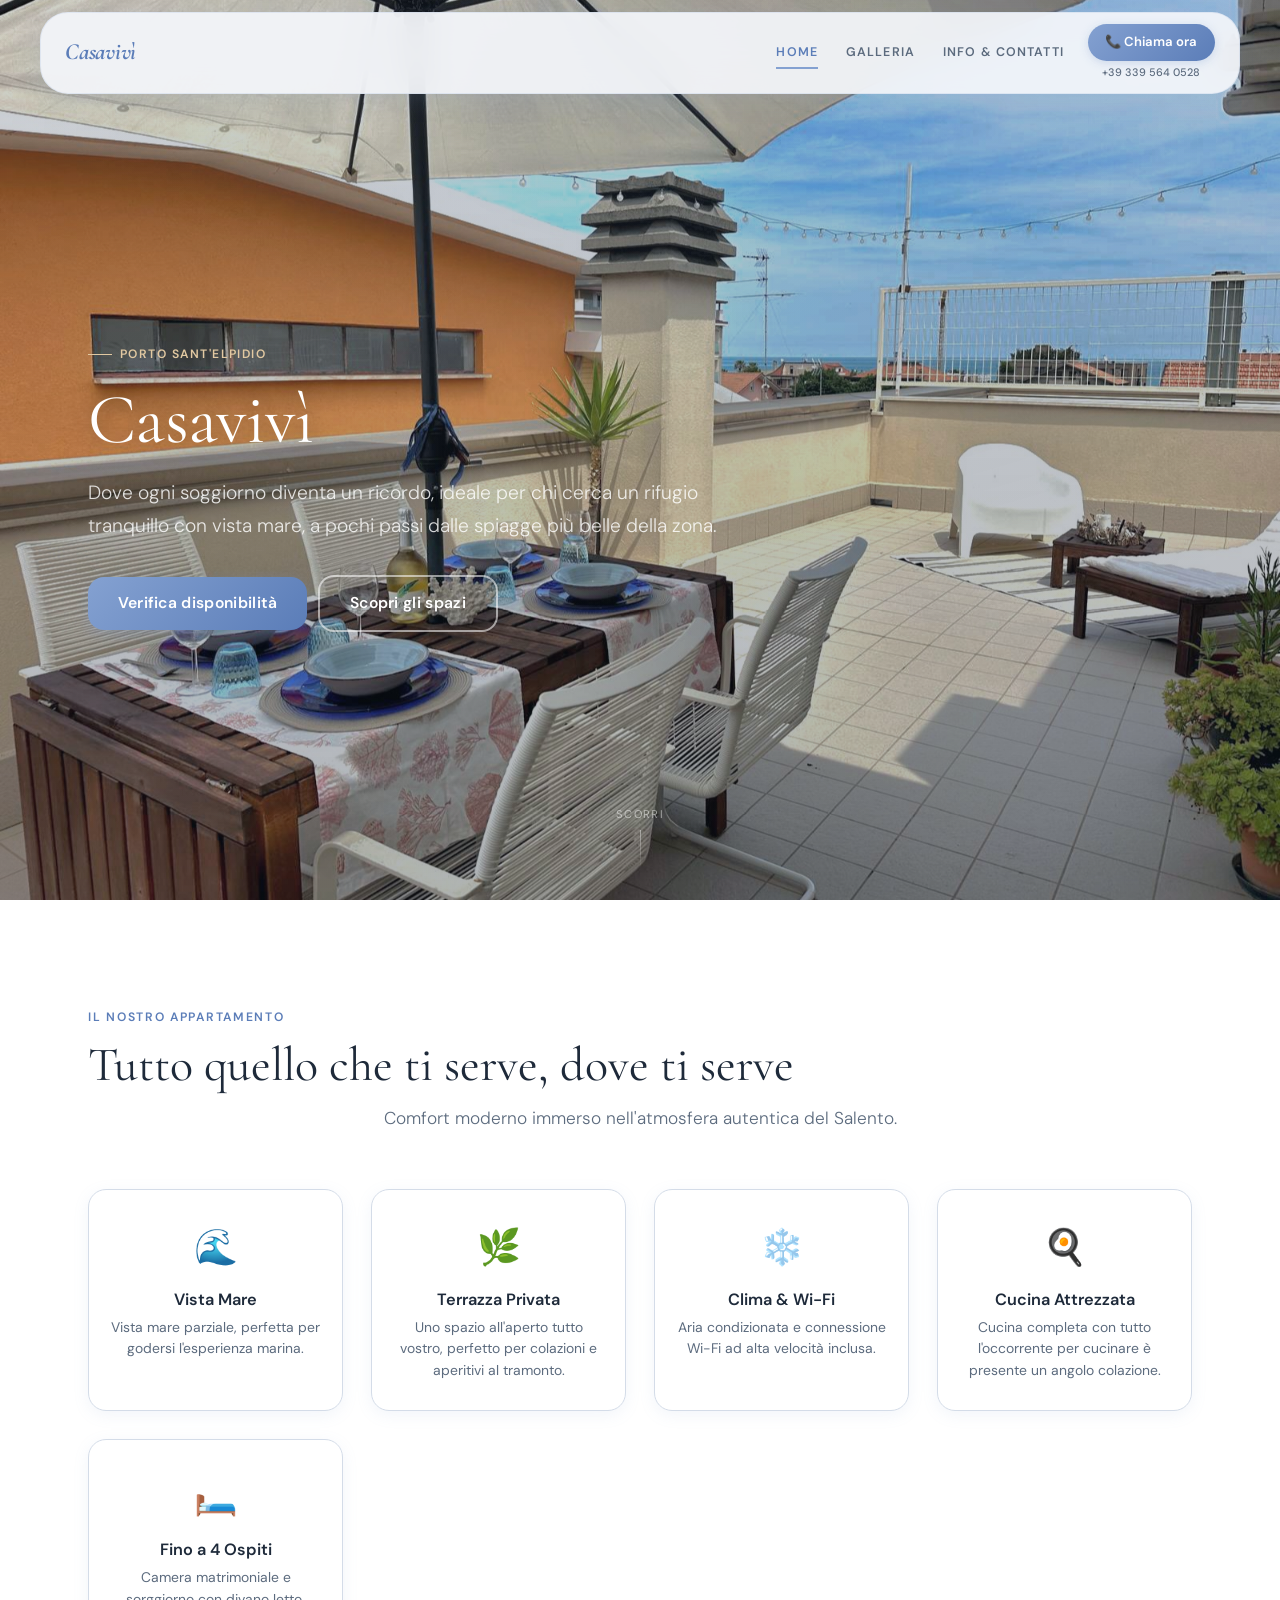
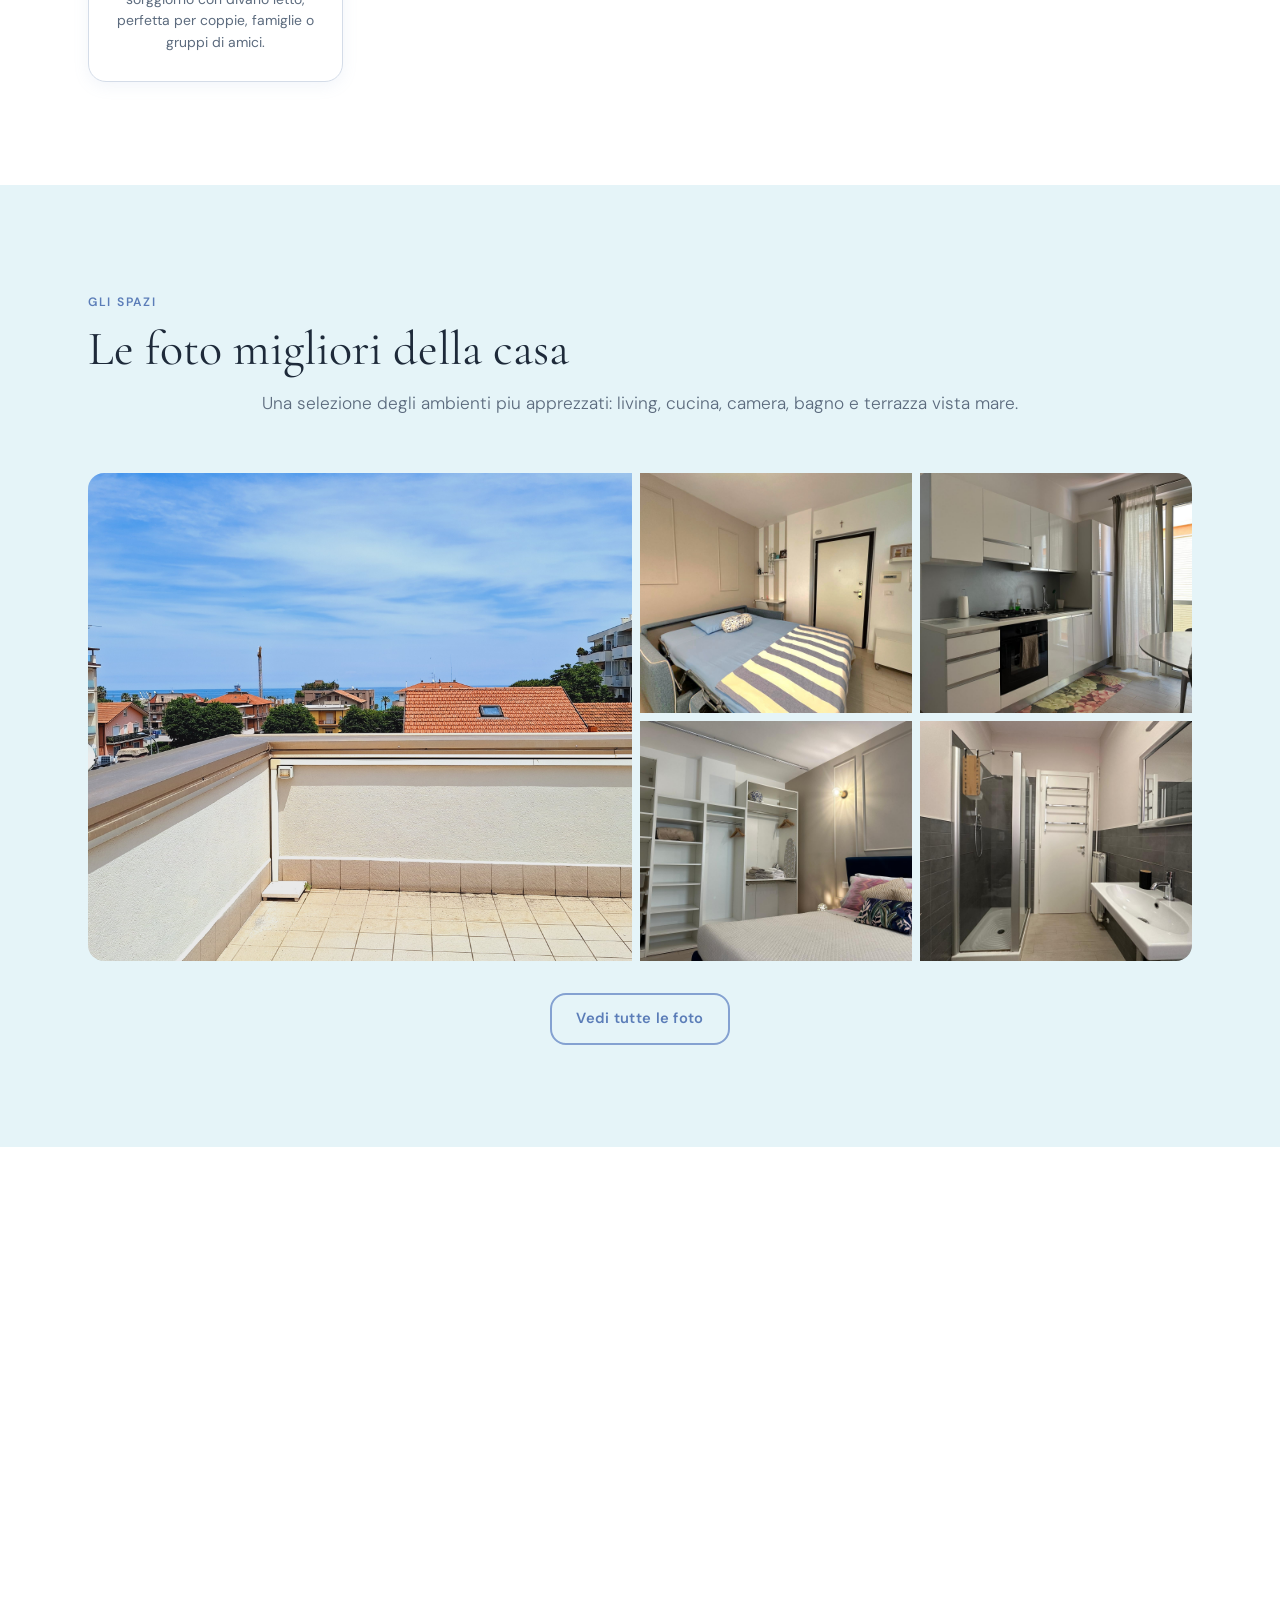
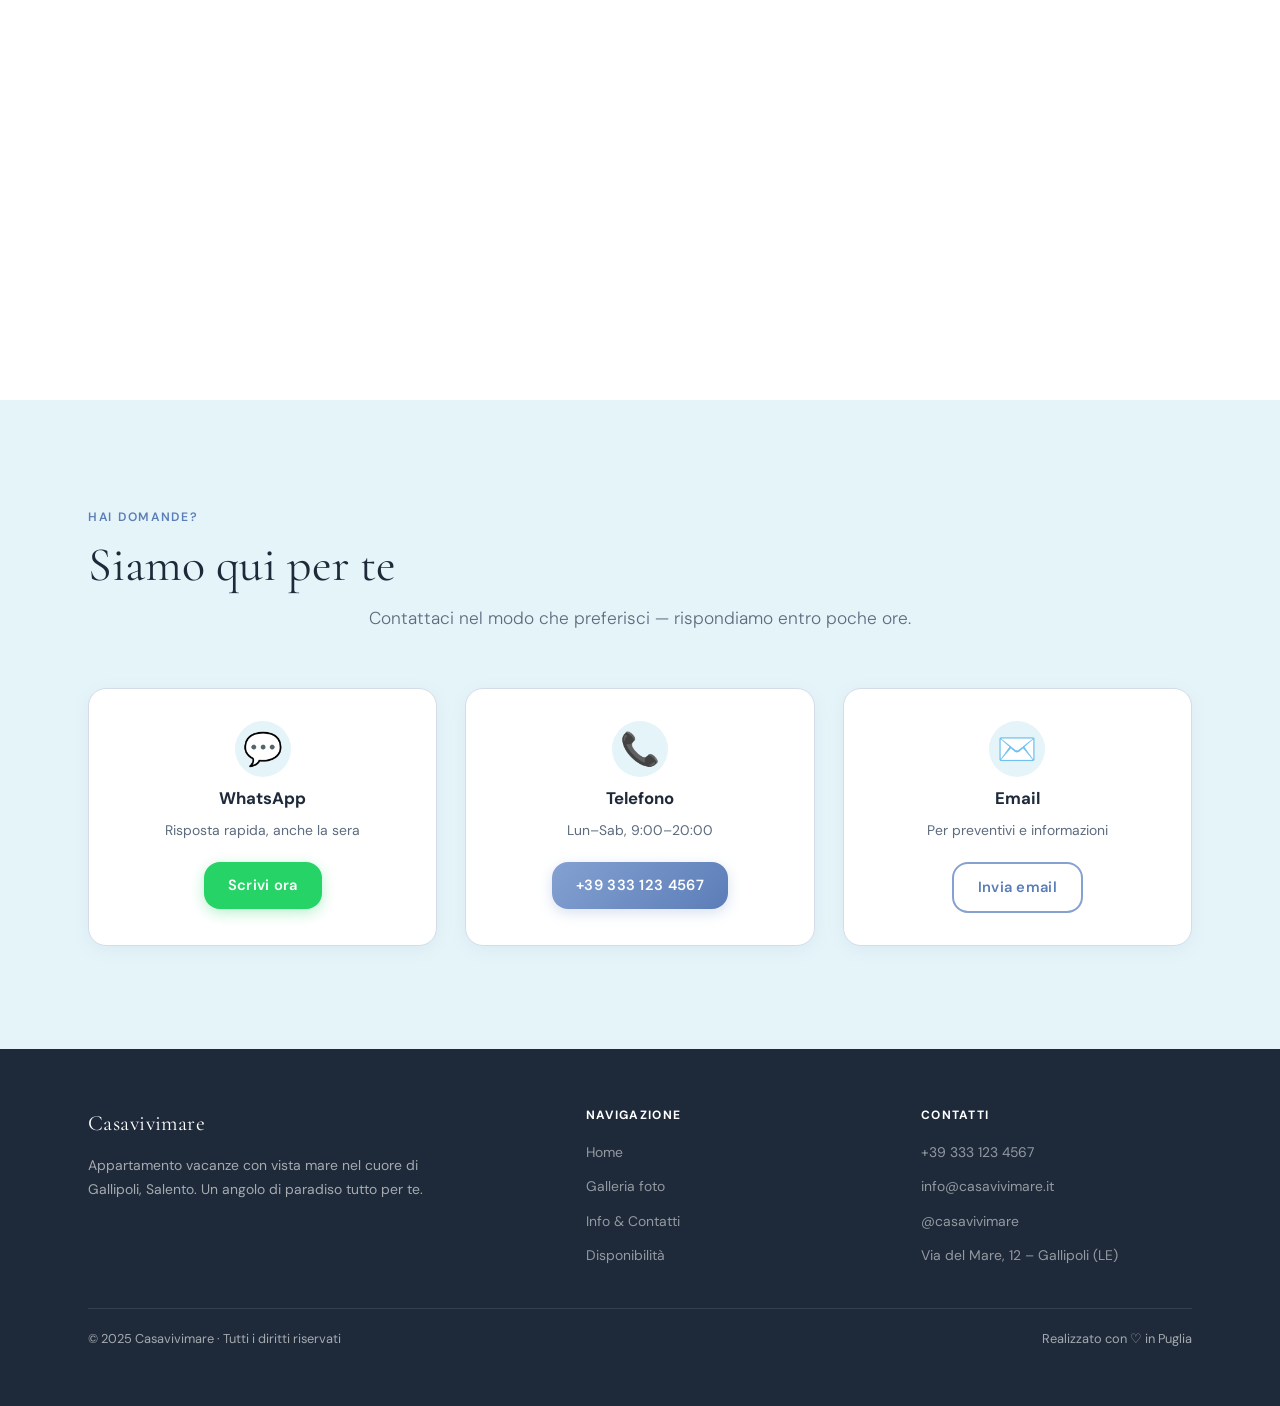
==== commit 3a6a3d85: "nuova versione" ====
--- a/index.html
+++ b/index.html
@@ -75,7 +75,7 @@
   ═══════════════════════════════════════════════════════ -->
   <nav id="navbar" aria-label="Navigazione principale">
     <div class="nav-container">
-      <a href="index.html" class="logo">Casavivimare</a>
+      <a href="index.html" class="logo">Casavivì</a>
       <button class="nav-toggle" id="nav-toggle" aria-label="Apri menu di navigazione" aria-expanded="false" aria-controls="nav-links">&#9776;</button>
       <ul class="nav-links" id="nav-links" role="list">
         <li><a href="index.html" class="nav-link nav-active">Home</a></li>
@@ -103,11 +103,10 @@
     <div class="hero-overlay" aria-hidden="true"></div>
     <div class="container">
       <div class="hero-content fade-in-section">
-        <span class="hero-badge">Gallipoli · Salento · Puglia</span>
-        <h1>Casavivimare</h1>
+        <span class="hero-badge">Porto Sant'Elpidio</span>
+        <h1>Casavivì</h1>
         <p class="hero-tagline">
-          Dove il cielo si fonde col mare. Un appartamento pensato per chi cerca
-          silenzio, bellezza e autenticità nel cuore del Salento.
+          Dove ogni soggiorno diventa un ricordo, ideale per chi cerca un rifugio tranquillo con vista mare, a pochi passi dalle spiagge più belle della zona.
         </p>
         <div class="btn-group">
           <a href="#disponibilita" class="btn btn-primary btn-lg">Verifica disponibilità</a>
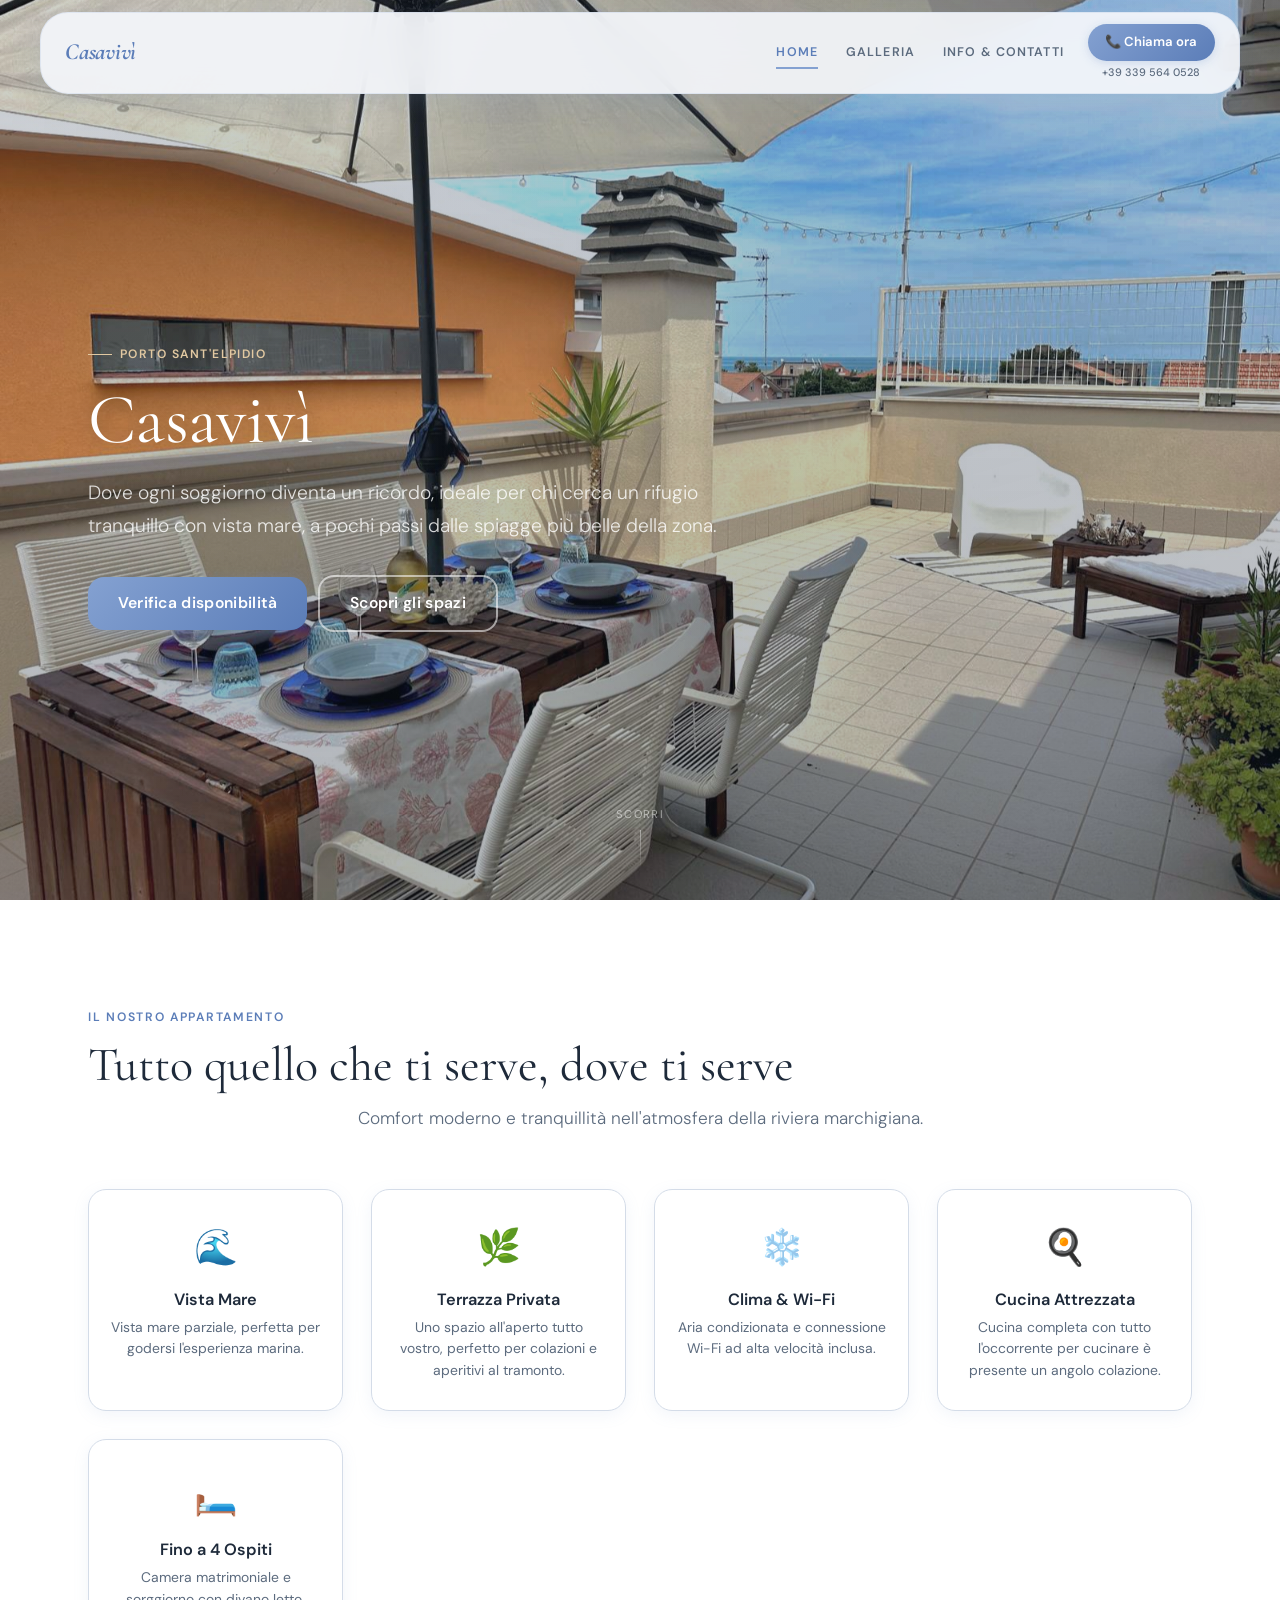
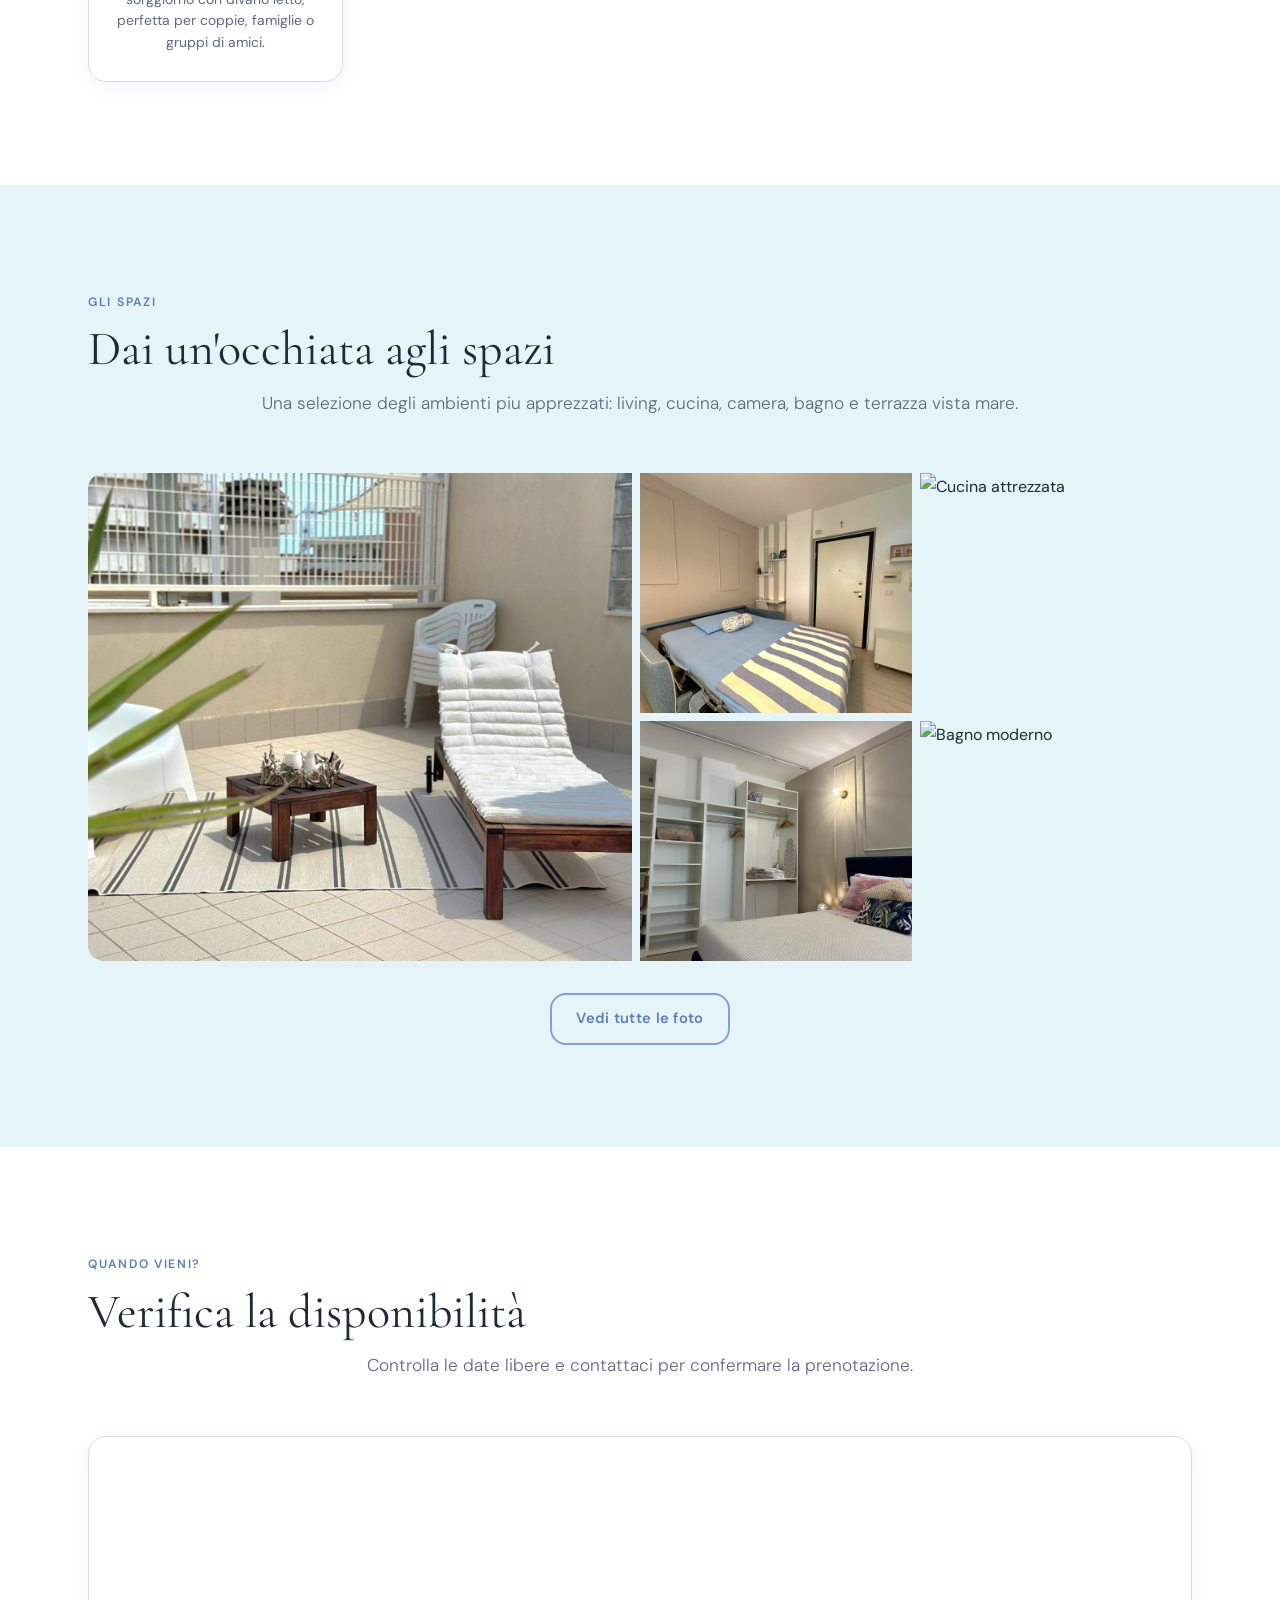
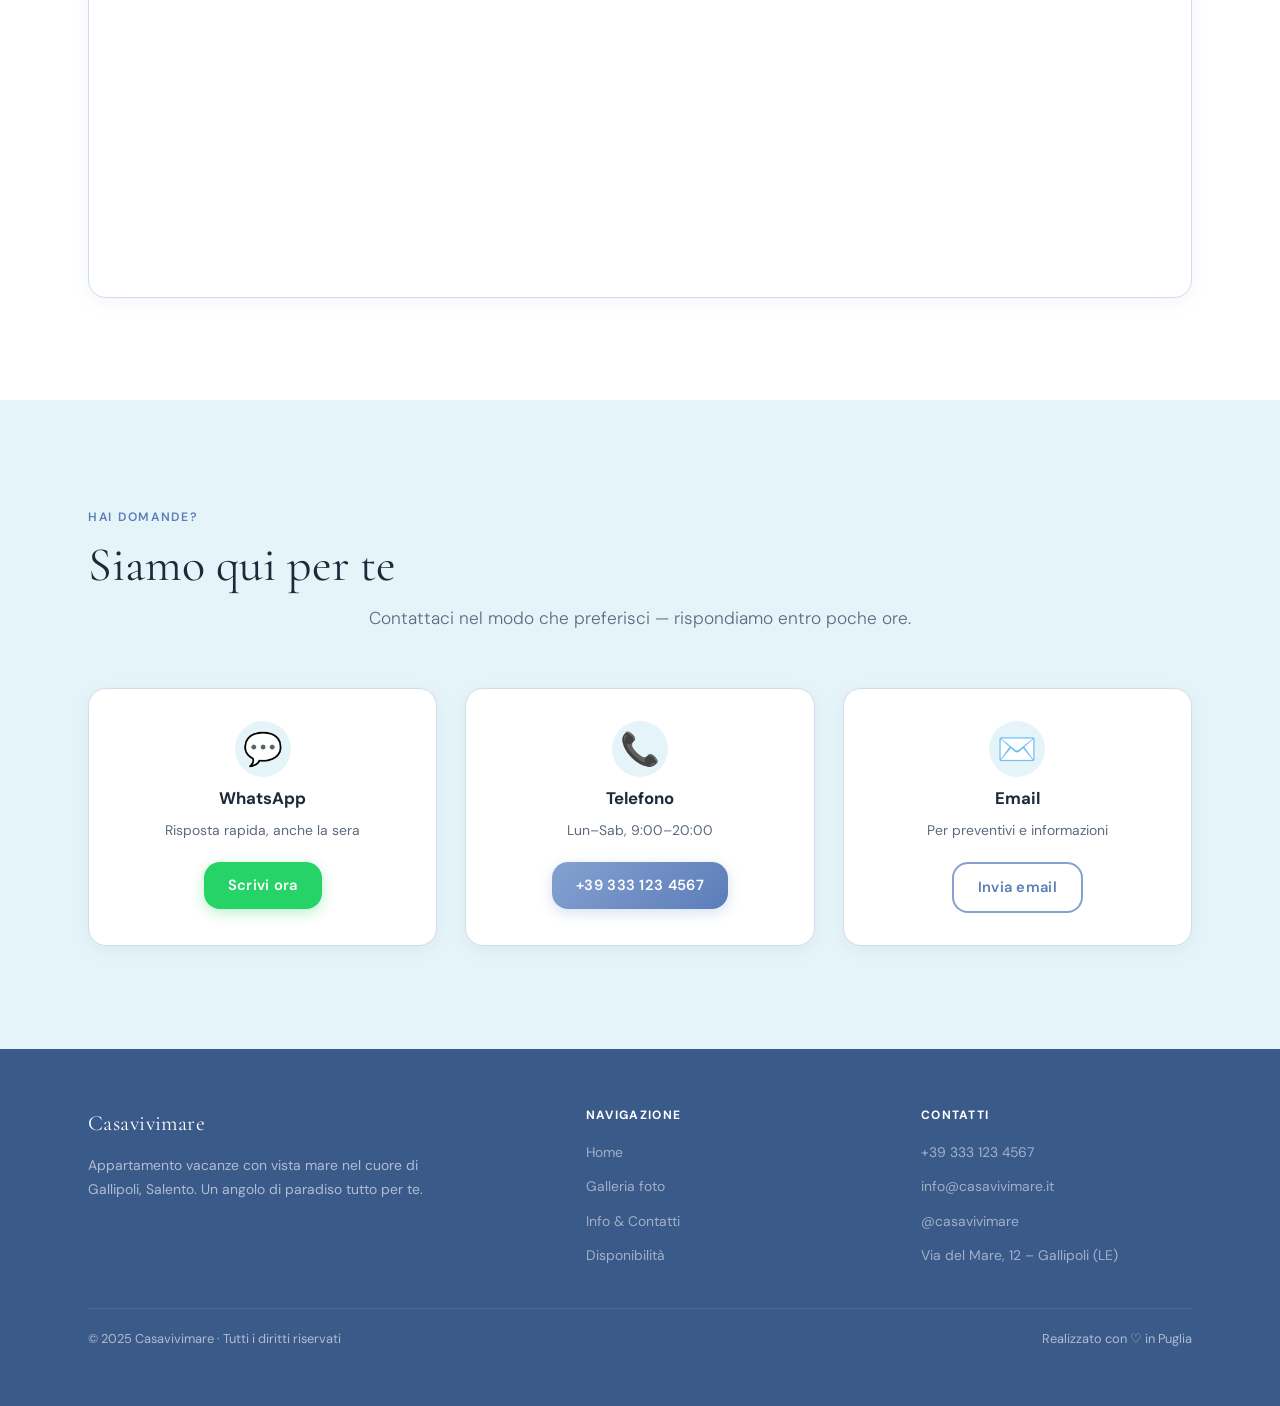
==== commit 967e9037: "migliorie foto" ====
--- a/index.html
+++ b/index.html
@@ -125,7 +125,7 @@
       <div class="section-header">
         <span class="section-label">Il nostro appartamento</span>
         <h2 id="features-heading">Tutto quello che ti serve, dove ti serve</h2>
-        <p class="section-subtitle">Comfort moderno immerso nell'atmosfera autentica del Salento.</p>
+        <p class="section-subtitle">Comfort moderno e tranquillità nell'atmosfera della riviera marchigiana.</p>
       </div>
 
       <div class="features-grid">
@@ -166,14 +166,14 @@
     <div class="container">
       <div class="section-header">
         <span class="section-label">Gli spazi</span>
-        <h2 id="preview-heading">Le foto migliori della casa</h2>
+        <h2 id="preview-heading">Dai un'occhiata agli spazi</h2>
         <p class="section-subtitle">Una selezione degli ambienti piu apprezzati: living, cucina, camera, bagno e terrazza vista mare.</p>
       </div>
 
       <div class="preview-grid">
         <a href="galleria.html" class="preview-item preview-hero"
            aria-label="Vai alla galleria completa - terrazza panoramica vista mare">
-          <img src="assets/img/terrazzo/terrazzo_05.jpg"
+          <img src="assets/img/terrazzo/terrazzo_03.jpg"
                alt="Terrazza panoramica con vista sul mare del Salento"
                loading="lazy">
           <span class="preview-overlay">Vedi la galleria completa</span>
--- a/assets/css/style.css
+++ b/assets/css/style.css
@@ -129,7 +129,7 @@
 .section { padding-block: var(--section-pad); }
 
 .section--alt  { background: var(--c-bg-alt); }
-.section--dark { background: var(--c-bg-dark); color: var(--c-white); }
+.section--dark { background: #3a5a8a; color: var(--c-white); }
 
 .section--dark h1,
 .section--dark h2,
@@ -734,7 +734,7 @@
 .gallery-layout {
   --gallery-gap: 16px;
   --gallery-thumb-min: 175px;
-  --gallery-hero-dominant-min: 366px;
+  --gallery-hero-dominant-min: calc(var(--gallery-thumb-min) + var(--gallery-thumb-min) + var(--gallery-gap));
 }
 
 .gallery-block {
@@ -763,13 +763,14 @@
 }
 
 .gallery-grid--hero .gallery-item {
-  aspect-ratio: auto;
+  aspect-ratio: 4 / 3;
   min-height: var(--gallery-thumb-min);
 }
 
 .gallery-grid--hero .gallery-item--dominant {
   grid-column: 1;
   grid-row: 1 / 3;
+  aspect-ratio: auto;
   min-height: var(--gallery-hero-dominant-min);
 }
 
@@ -1284,7 +1285,7 @@
 /* 21. FOOTER
 ------------------------------------------------------------ */
 footer {
-  background: var(--c-bg-dark);
+  background: #3a5a8a;
   color: rgba(255,255,255,0.60);
   padding-block: clamp(2rem, 5vw, 3.5rem);
 }
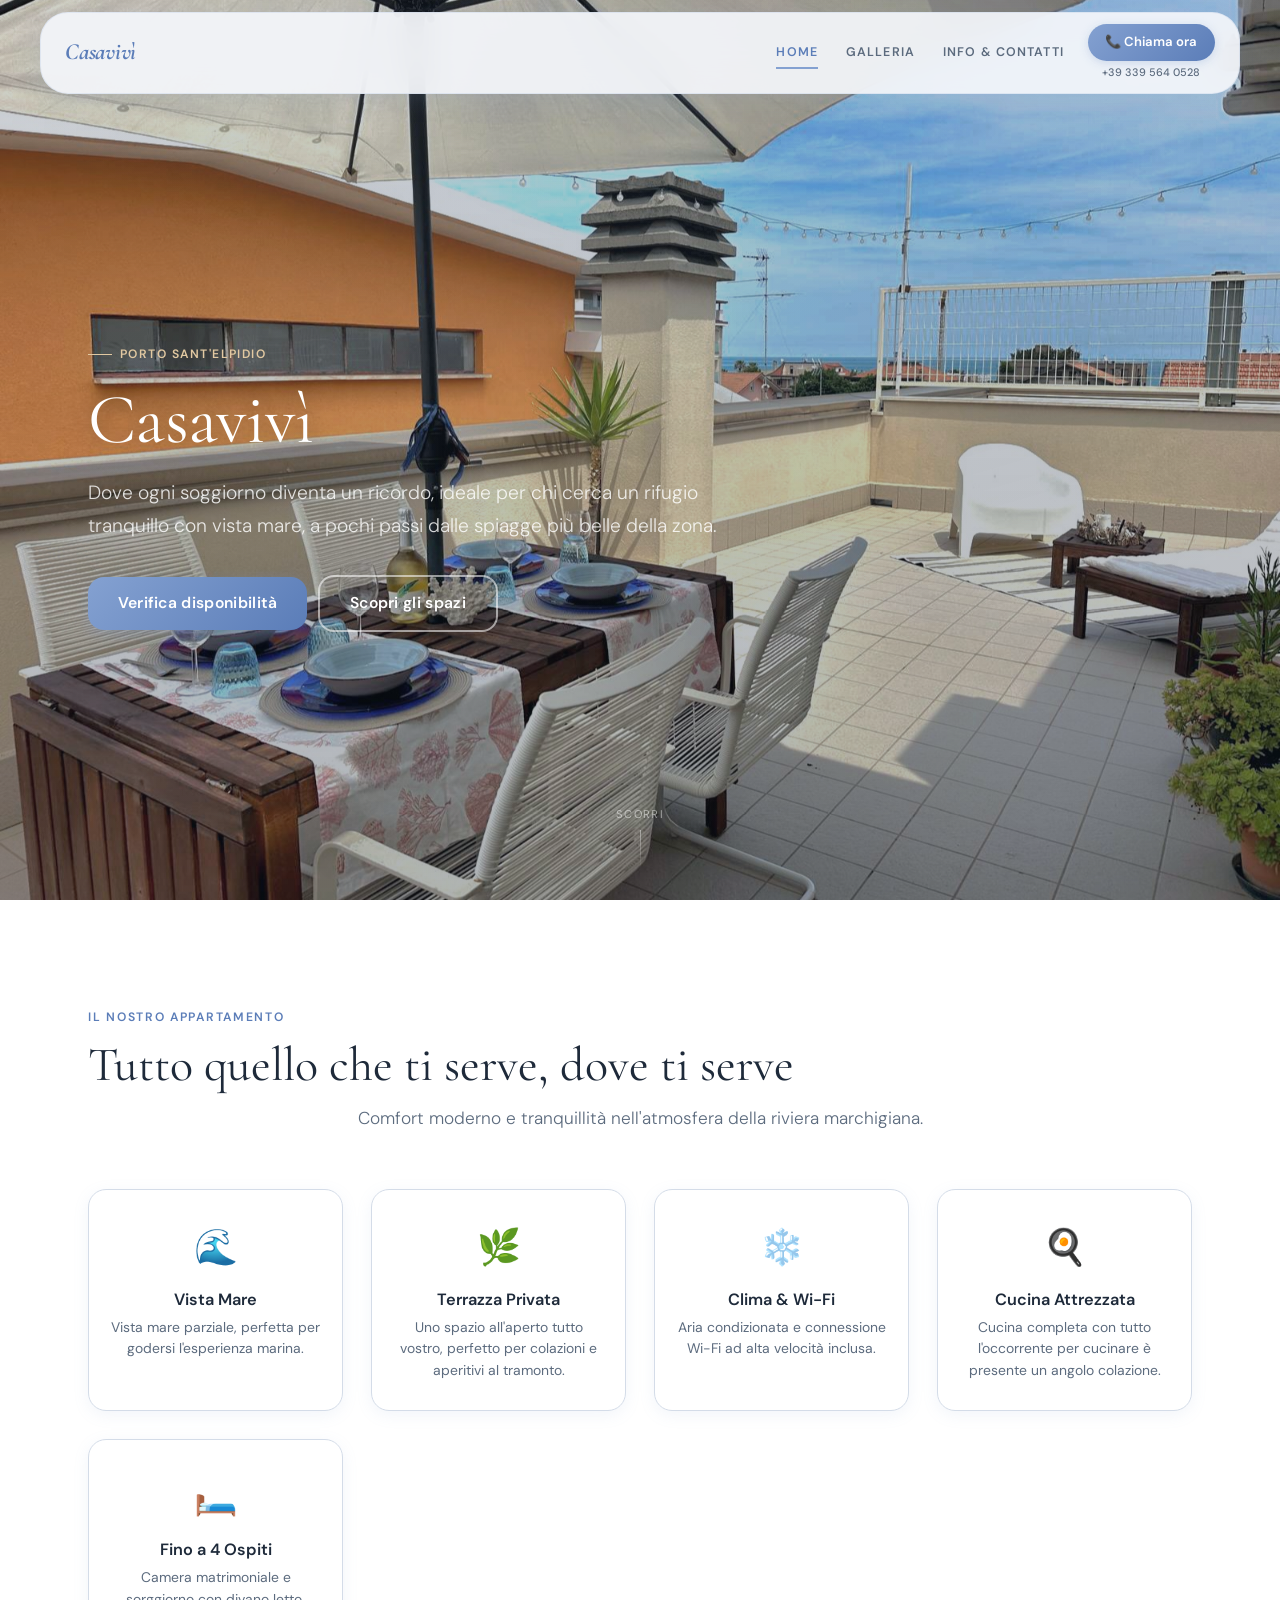
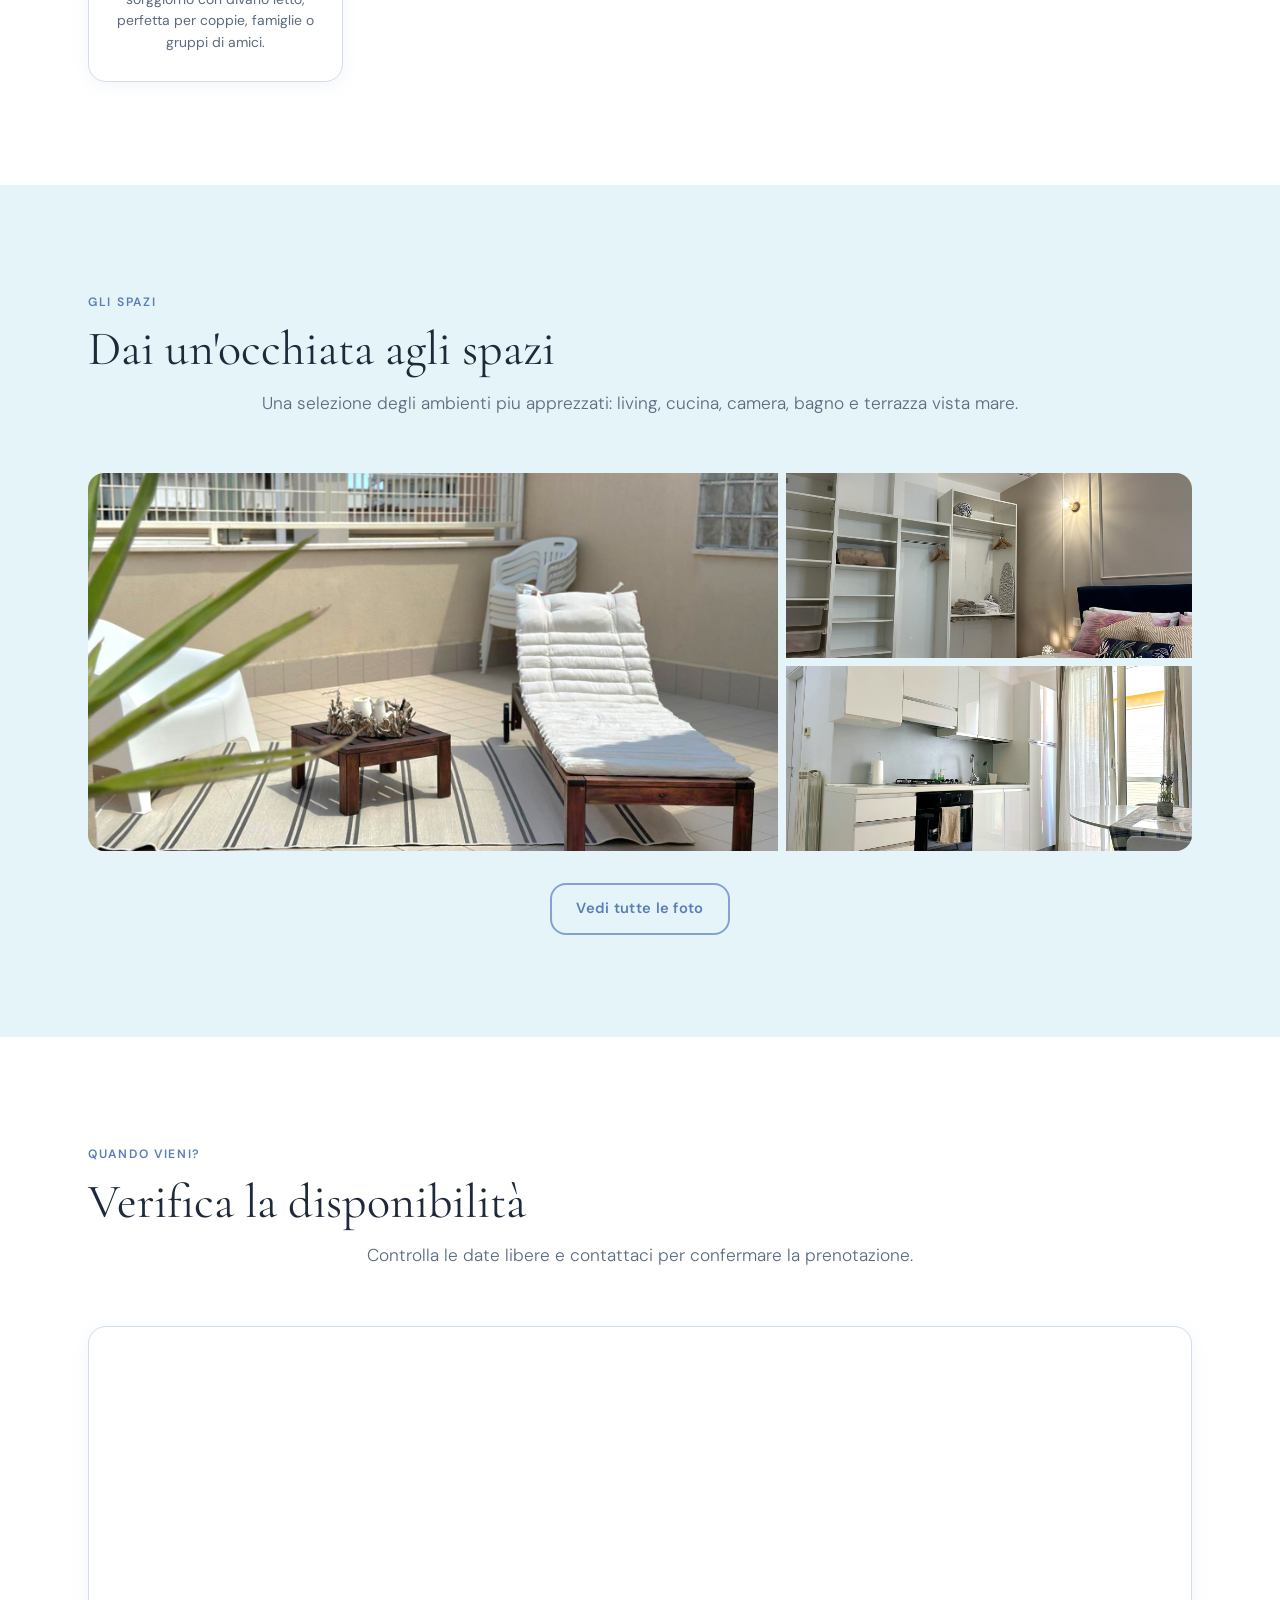
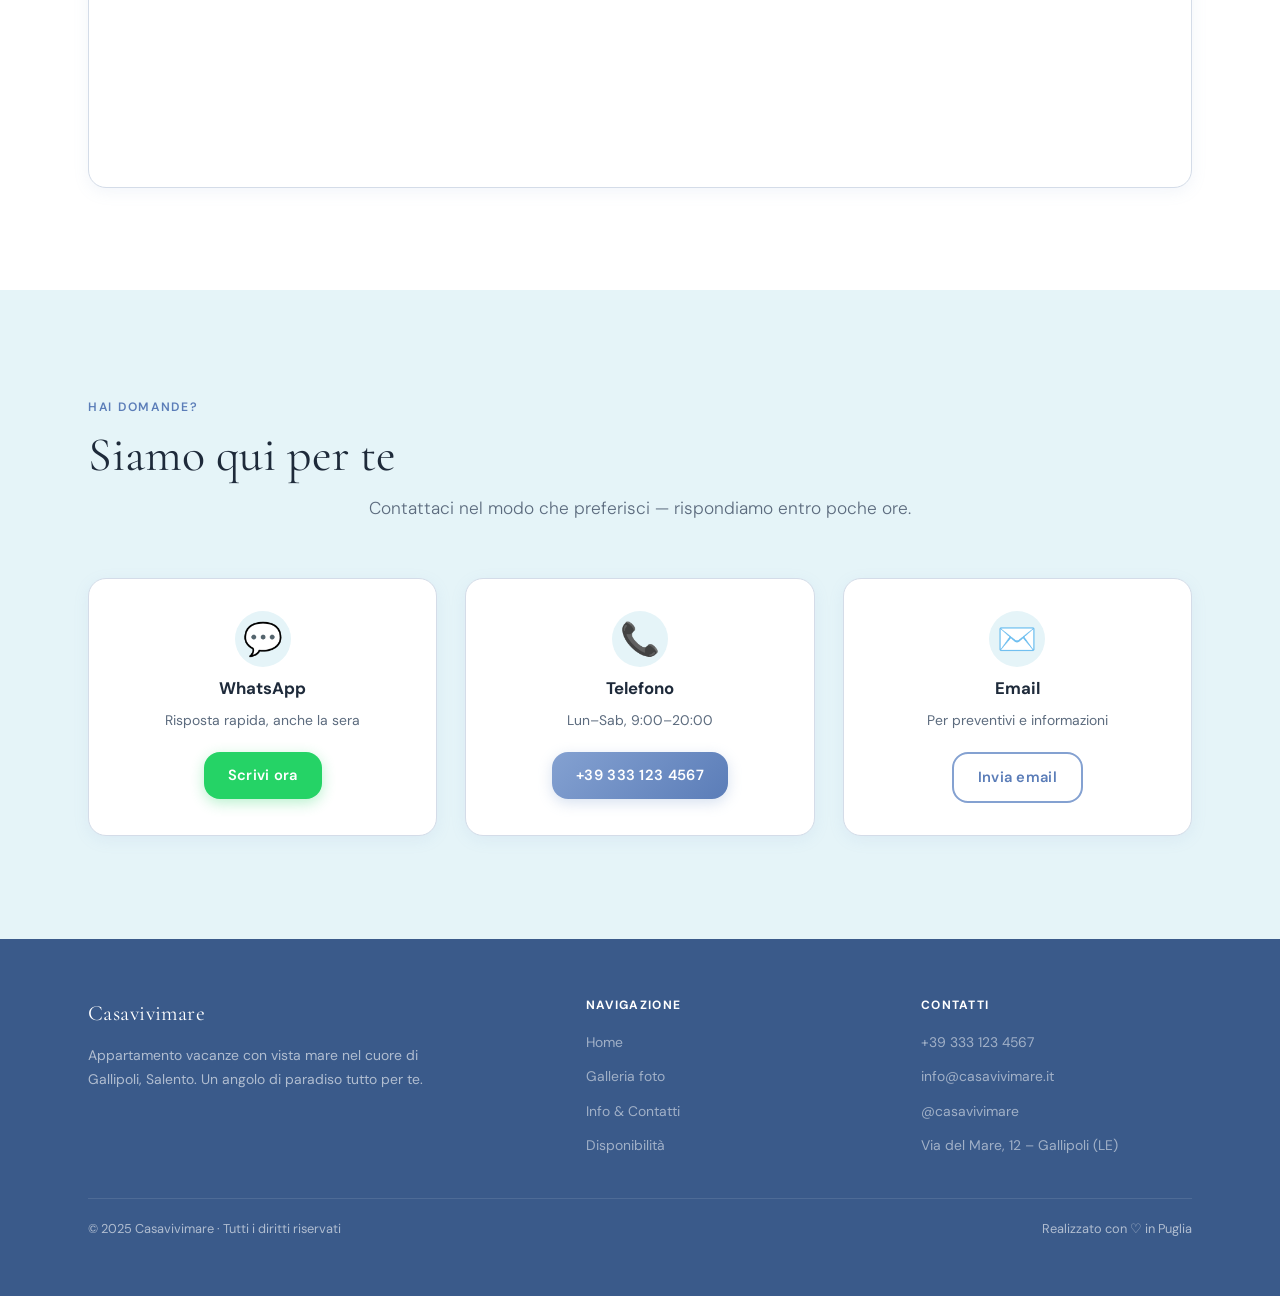
==== commit f17db5ec: "poco rimane" ====
--- a/index.html
+++ b/index.html
@@ -170,29 +170,21 @@
         <p class="section-subtitle">Una selezione degli ambienti piu apprezzati: living, cucina, camera, bagno e terrazza vista mare.</p>
       </div>
 
-      <div class="preview-grid">
-        <a href="galleria.html" class="preview-item preview-hero"
-           aria-label="Vai alla galleria completa - terrazza panoramica vista mare">
+      <div class="preview-grid preview-grid--trio">
+        <a href="galleria.html#sezione-terrazza" class="preview-item"
+           aria-label="Vai alla sezione terrazza in galleria">
           <img src="assets/img/terrazzo/terrazzo_03.jpg"
                alt="Terrazza panoramica con vista sul mare del Salento"
                loading="lazy">
-          <span class="preview-overlay">Vedi la galleria completa</span>
-        </a>
-        <a href="galleria.html#zona-living" class="preview-item" aria-label="Vai alla zona living in galleria">
-          <img src="assets/img/divano/divano_02.jpg" alt="Zona living luminosa" loading="lazy">
-          <span class="preview-overlay">Zona living</span>
-        </a>
-        <a href="galleria.html#zona-cucina" class="preview-item" aria-label="Vai alla cucina in galleria">
-          <img src="assets/img/cucina/cucina.jpg" alt="Cucina attrezzata" loading="lazy">
+          <span class="preview-overlay">Terrazzo</span>
+        </a>
+        <a href="galleria.html#sezione-camera" class="preview-item" aria-label="Vai alla camera in galleria">
+          <img src="assets/img/matrimoniale/matrimoniale_02.jpg" alt="Camera matrimoniale" loading="lazy">
+          <span class="preview-overlay">Camera</span>
+        </a>
+        <a href="galleria.html#sezione-cucina" class="preview-item" aria-label="Vai alla cucina in galleria">
+          <img src="assets/img/cucina/cucina.webp" alt="Cucina attrezzata" loading="lazy">
           <span class="preview-overlay">Cucina</span>
-        </a>
-        <a href="galleria.html#zona-camera" class="preview-item" aria-label="Vai alla camera matrimoniale in galleria">
-          <img src="assets/img/matrimoniale/matrimoniale_02.jpg" alt="Camera matrimoniale" loading="lazy">
-          <span class="preview-overlay">Camera matrimoniale</span>
-        </a>
-        <a href="galleria.html#zona-bagno" class="preview-item" aria-label="Vai al bagno in galleria">
-          <img src="assets/img/bagno/bagno04.jpg" alt="Bagno moderno" loading="lazy">
-          <span class="preview-overlay">Bagno</span>
         </a>
       </div>
 
--- a/assets/css/style.css
+++ b/assets/css/style.css
@@ -548,6 +548,15 @@
   overflow: hidden;
 }
 
+.preview-grid--trio {
+  grid-template-columns: minmax(0, 1.7fr) minmax(0, 1fr);
+  grid-template-rows: repeat(2, 185px);
+}
+
+.preview-grid--trio .preview-item:first-child {
+  grid-row: 1 / 3;
+}
+
 .preview-item {
   overflow: hidden;
   position: relative;
@@ -737,8 +746,48 @@
   --gallery-hero-dominant-min: calc(var(--gallery-thumb-min) + var(--gallery-thumb-min) + var(--gallery-gap));
 }
 
+.gallery-section-nav {
+  display: flex;
+  flex-wrap: wrap;
+  justify-content: center;
+  gap: 0.65rem;
+  width: fit-content;
+  max-width: 100%;
+  margin: 0 auto clamp(1.8rem, 4vw, 2.6rem);
+  padding: 0.7rem;
+  border-radius: var(--r-lg);
+  background: rgba(255,255,255,0.72);
+  border: 1px solid rgba(132,161,209,0.24);
+  box-shadow: var(--sh-sm);
+  backdrop-filter: blur(6px);
+}
+
+.gallery-section-link {
+  display: inline-flex;
+  align-items: center;
+  justify-content: center;
+  padding: 0.48rem 0.95rem;
+  border-radius: 999px;
+  font-size: 0.78rem;
+  font-weight: 700;
+  letter-spacing: 0.07em;
+  text-transform: uppercase;
+  color: var(--c-primary-dark);
+  border: 1px solid rgba(132,161,209,0.30);
+  background: rgba(255,255,255,0.92);
+  transition: background var(--t), color var(--t), border-color var(--t), transform var(--t);
+}
+
+.gallery-section-link:hover {
+  background: var(--c-primary-dark);
+  color: var(--c-white);
+  border-color: var(--c-primary-dark);
+  transform: translateY(-1px);
+}
+
 .gallery-block {
   margin-bottom: clamp(4rem, 8vw, 5rem);
+  scroll-margin-top: calc(var(--navbar-h) + 1.2rem);
 }
 
 .gallery-block:last-child {
@@ -777,6 +826,15 @@
 .gallery-grid--hero .gallery-item--hero-wide {
   grid-column: auto;
   grid-row: auto;
+}
+
+.gallery-grid--trio {
+  grid-template-columns: repeat(3, minmax(0, 1fr));
+}
+
+.gallery-grid--trio .gallery-item {
+  aspect-ratio: 4 / 3;
+  min-height: var(--gallery-thumb-min);
 }
 
 .gallery-item {
@@ -1374,9 +1432,21 @@
     min-height: 190px;
   }
 
-  .preview-grid {
+  .gallery-grid--trio {
+    grid-template-columns: repeat(2, minmax(0, 1fr));
+  }
+
+  .gallery-grid--trio .gallery-item {
+    min-height: 190px;
+  }
+
+  .preview-grid:not(.preview-grid--trio) {
     grid-template-columns: 1fr 1fr;
     grid-template-rows: 200px 200px;
+  }
+  .preview-grid--trio {
+    grid-template-columns: repeat(2, minmax(0, 1fr));
+    grid-template-rows: 220px 220px;
   }
   .preview-hero { grid-column: 1 / -1; grid-row: 1; }
 }
@@ -1444,19 +1514,37 @@
   .preview-grid { grid-template-columns: 1fr; grid-template-rows: auto; }
   .preview-item { aspect-ratio: 16/9; }
   .preview-hero { grid-row: auto; }
-  .preview-item:nth-child(n+3) { display: none; }
+  .preview-grid:not(.preview-grid--trio) .preview-item:nth-child(n+3) { display: none; }
 
   .gallery-block-title {
     margin-bottom: 0.85rem;
   }
 
+  .gallery-section-nav {
+    gap: 0.5rem;
+    padding: 0.6rem;
+    margin-bottom: 1.6rem;
+  }
+
+  .gallery-section-link {
+    flex: 0 1 auto;
+    min-height: 40px;
+    font-size: 0.74rem;
+    letter-spacing: 0.06em;
+  }
+
   .gallery-grid--hero {
     grid-template-columns: 1fr;
   }
 
+  .gallery-grid--trio {
+    grid-template-columns: 1fr;
+  }
+
   .gallery-grid--hero .gallery-item,
   .gallery-grid--hero .gallery-item--dominant,
-  .gallery-grid--hero .gallery-item--hero-wide {
+  .gallery-grid--hero .gallery-item--hero-wide,
+  .gallery-grid--trio .gallery-item {
     min-height: 0;
     grid-column: auto;
     grid-row: auto;
@@ -1476,6 +1564,10 @@
 
 /* — 480 px — */
 @media (max-width: 480px) {
+  .gallery-section-link {
+    flex-basis: auto;
+  }
+
   .features-grid { grid-template-columns: 1fr 1fr; }
   .contacts-grid { grid-template-columns: 1fr; }
 }
